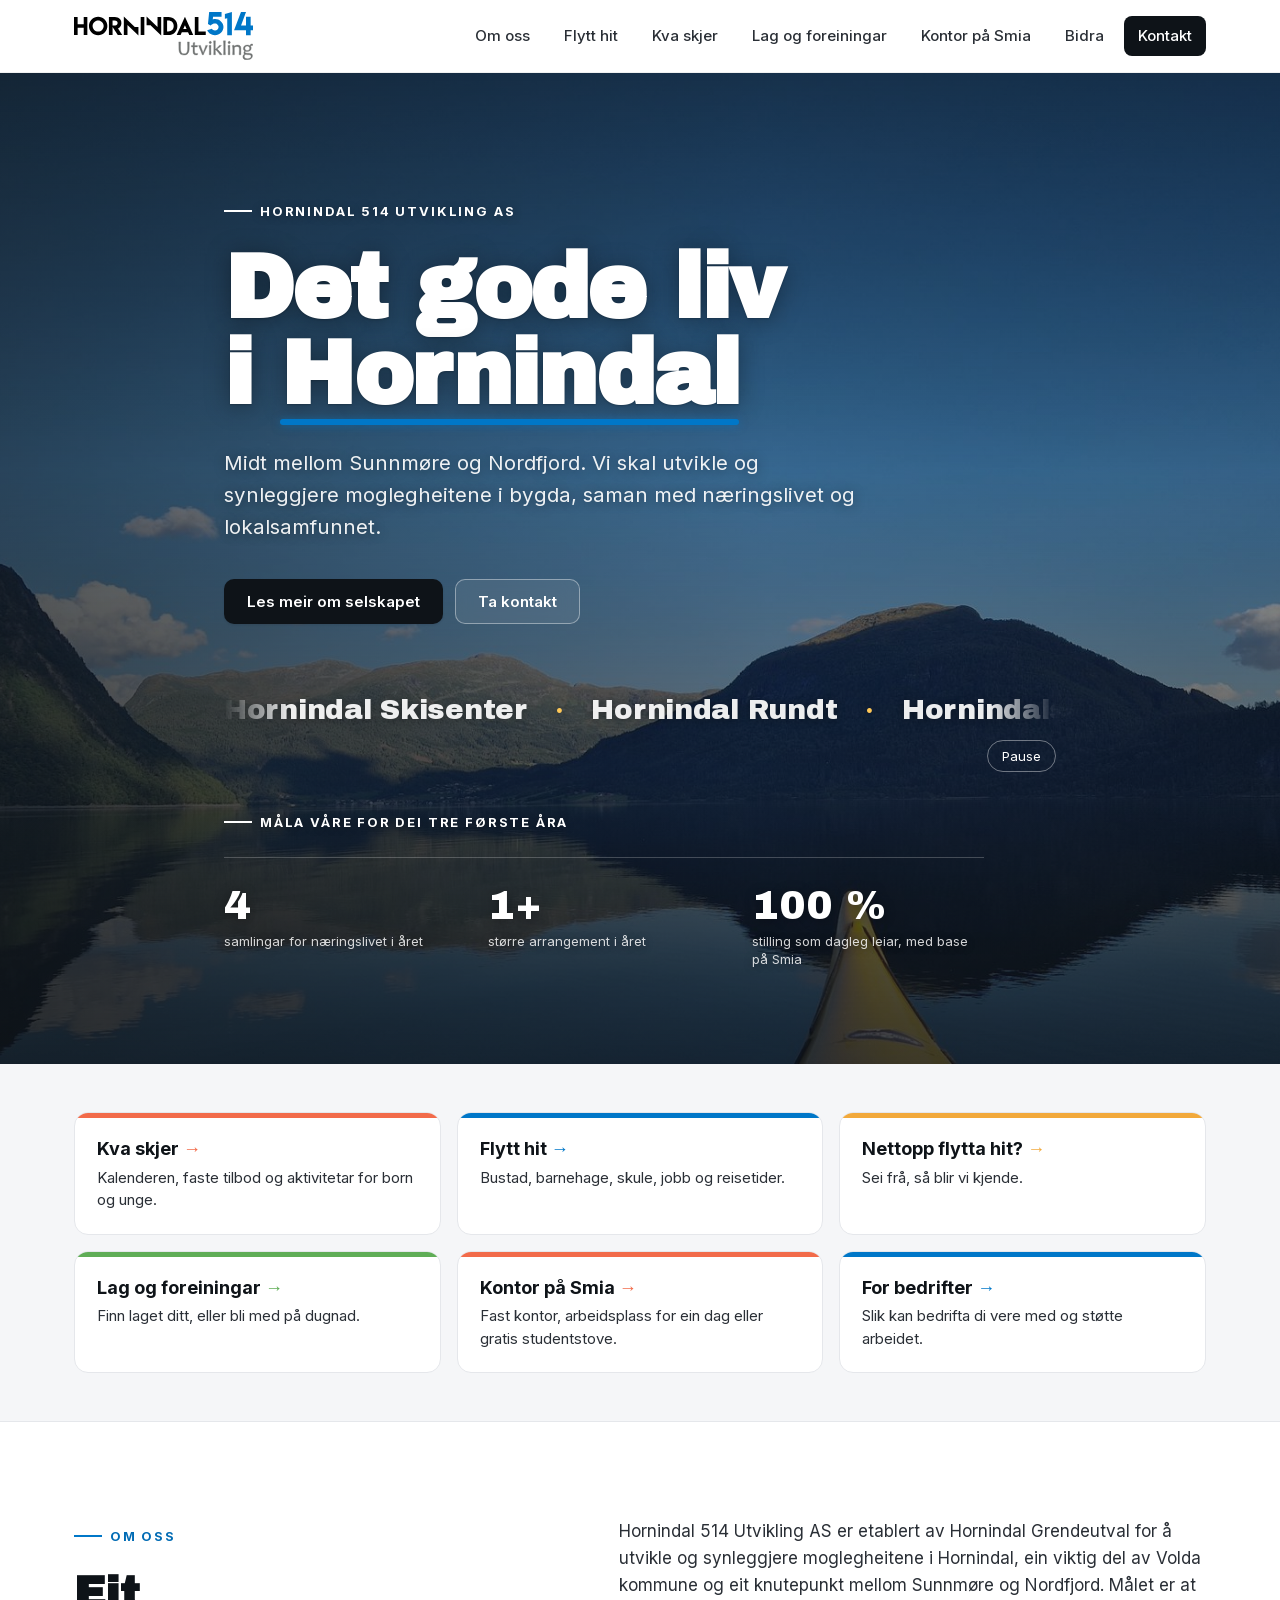
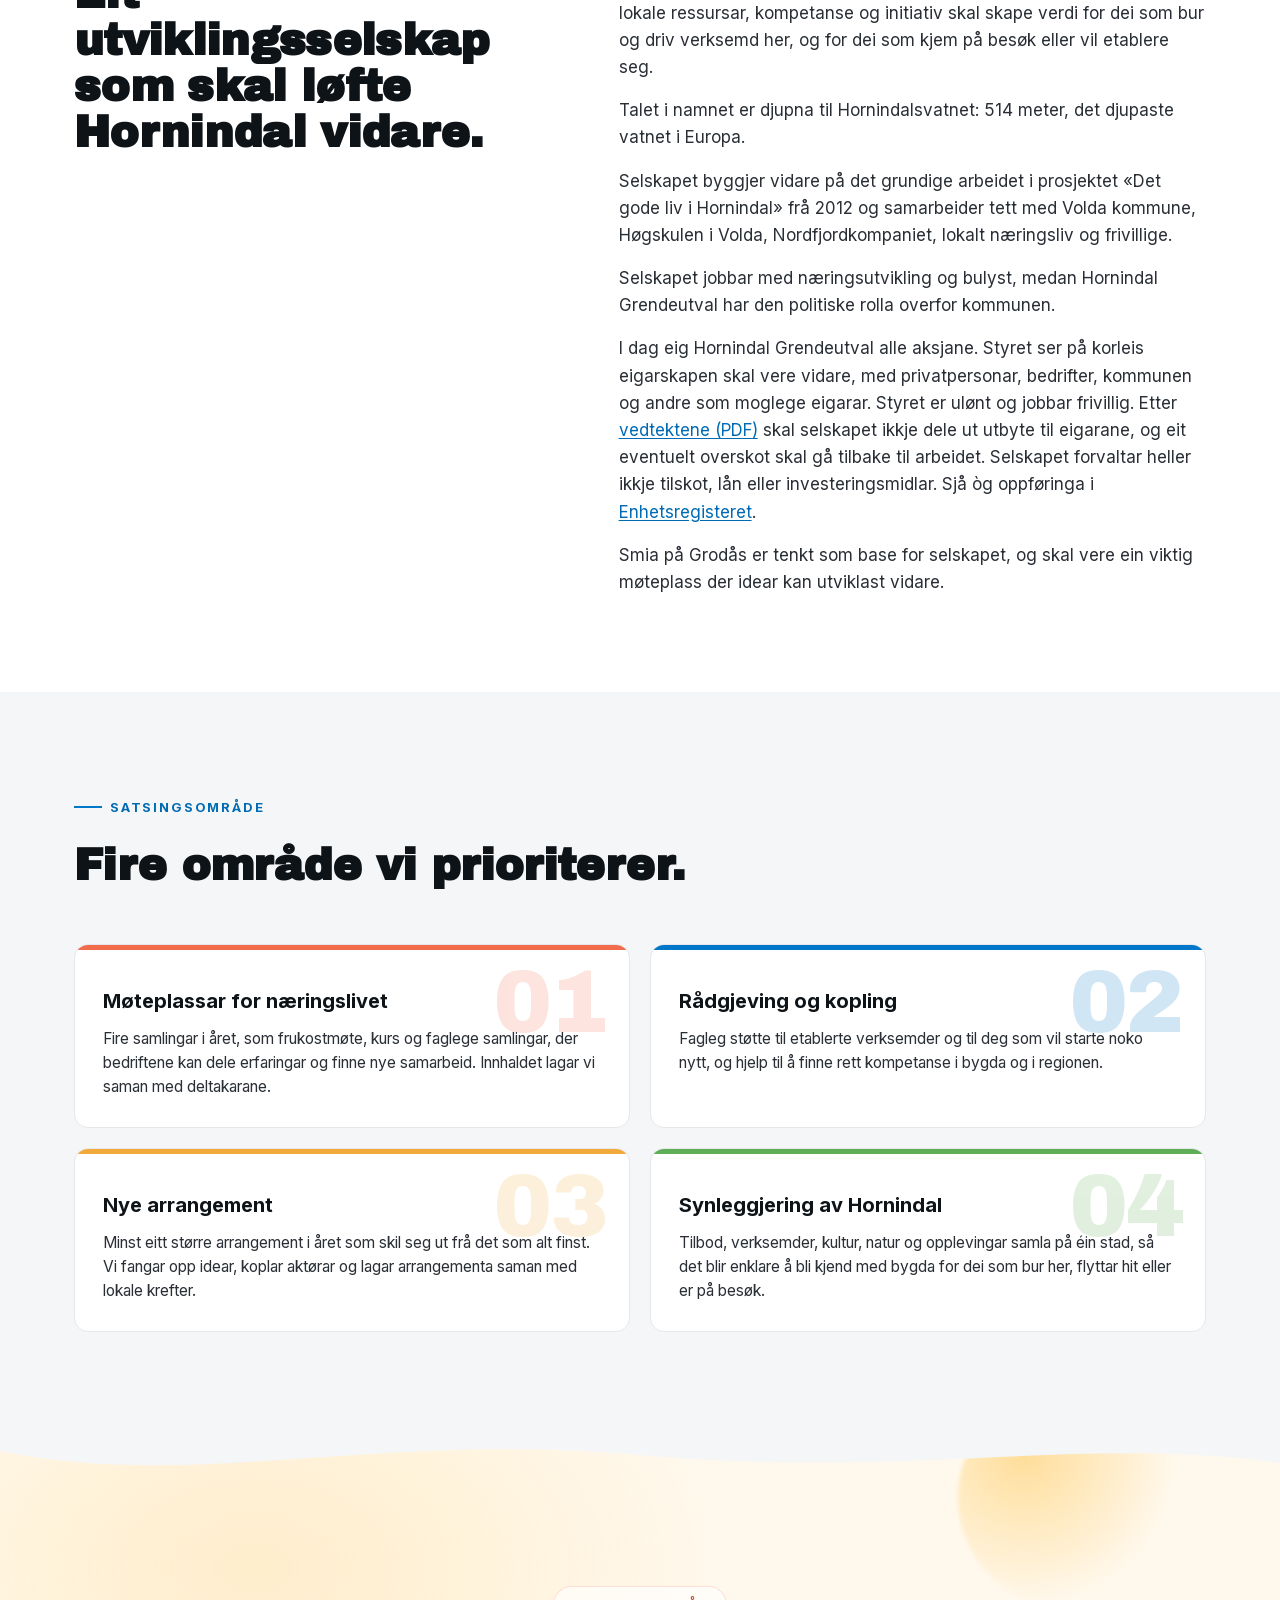
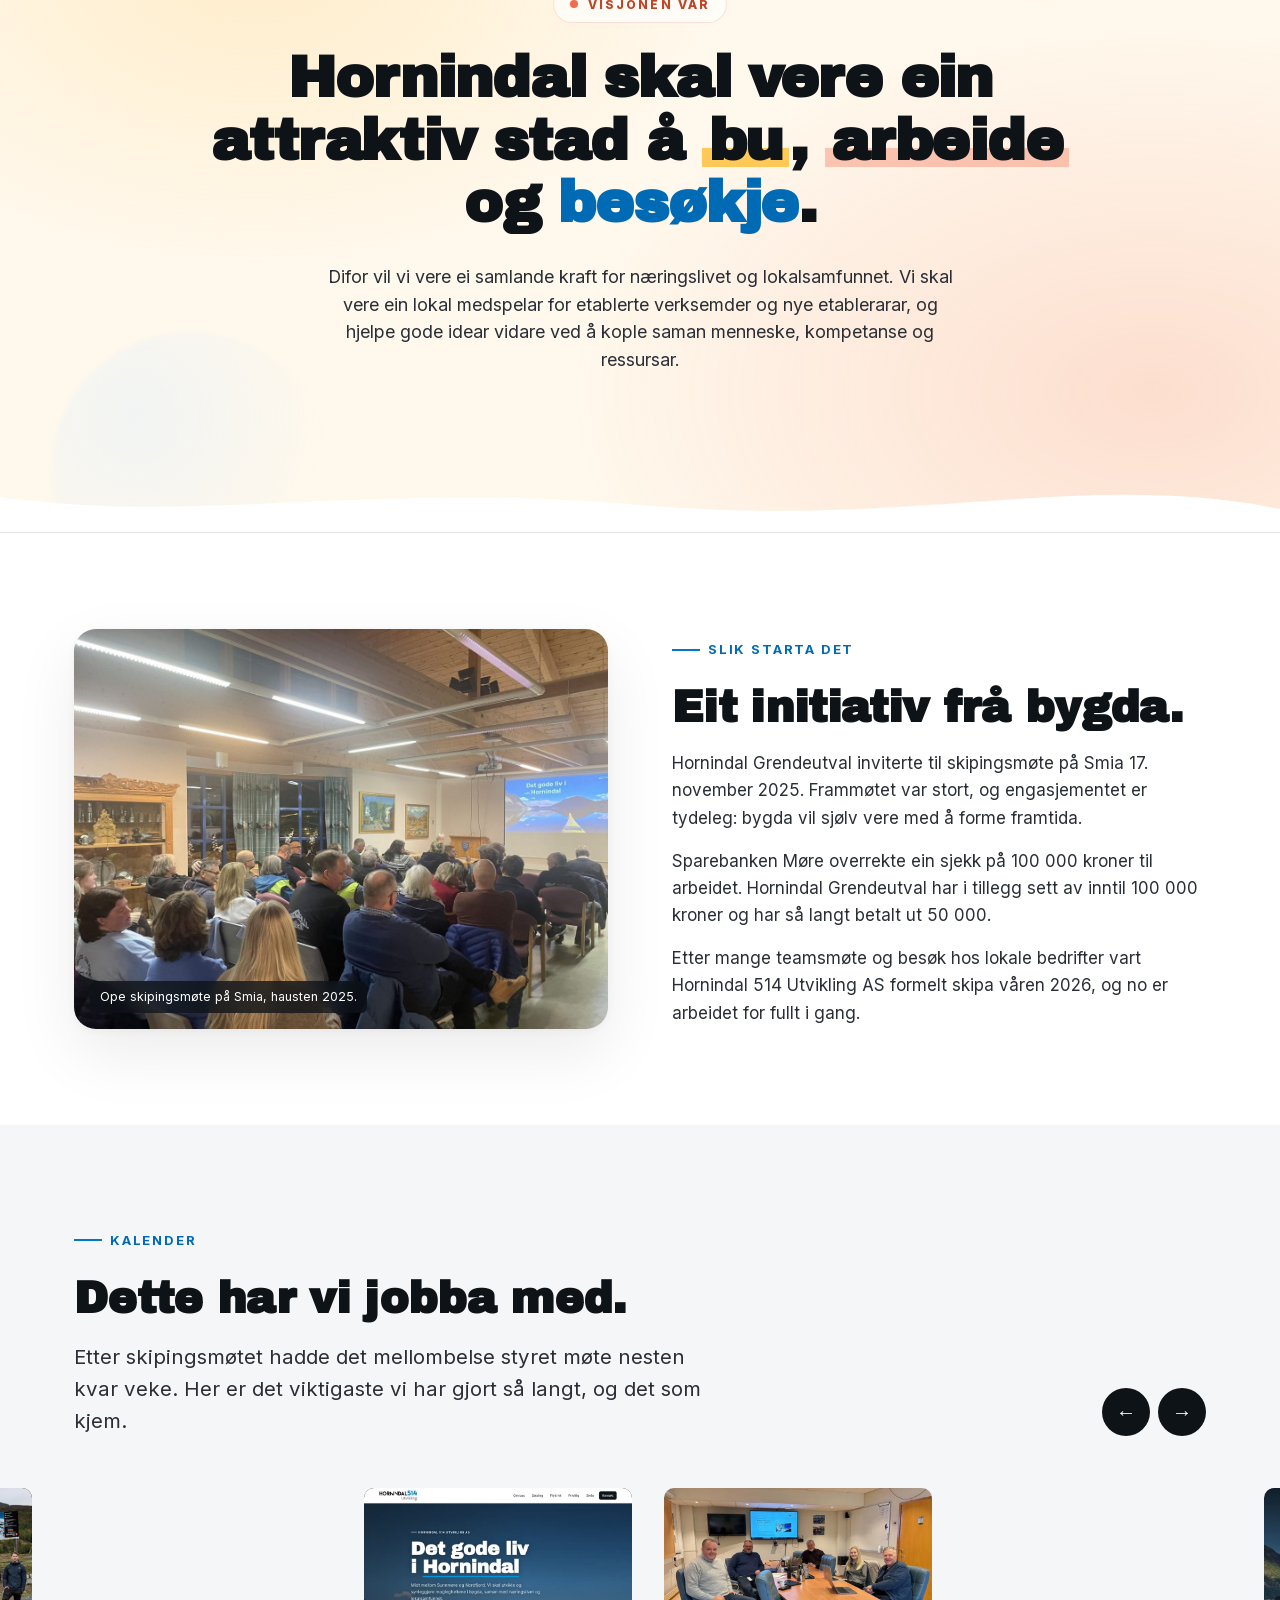
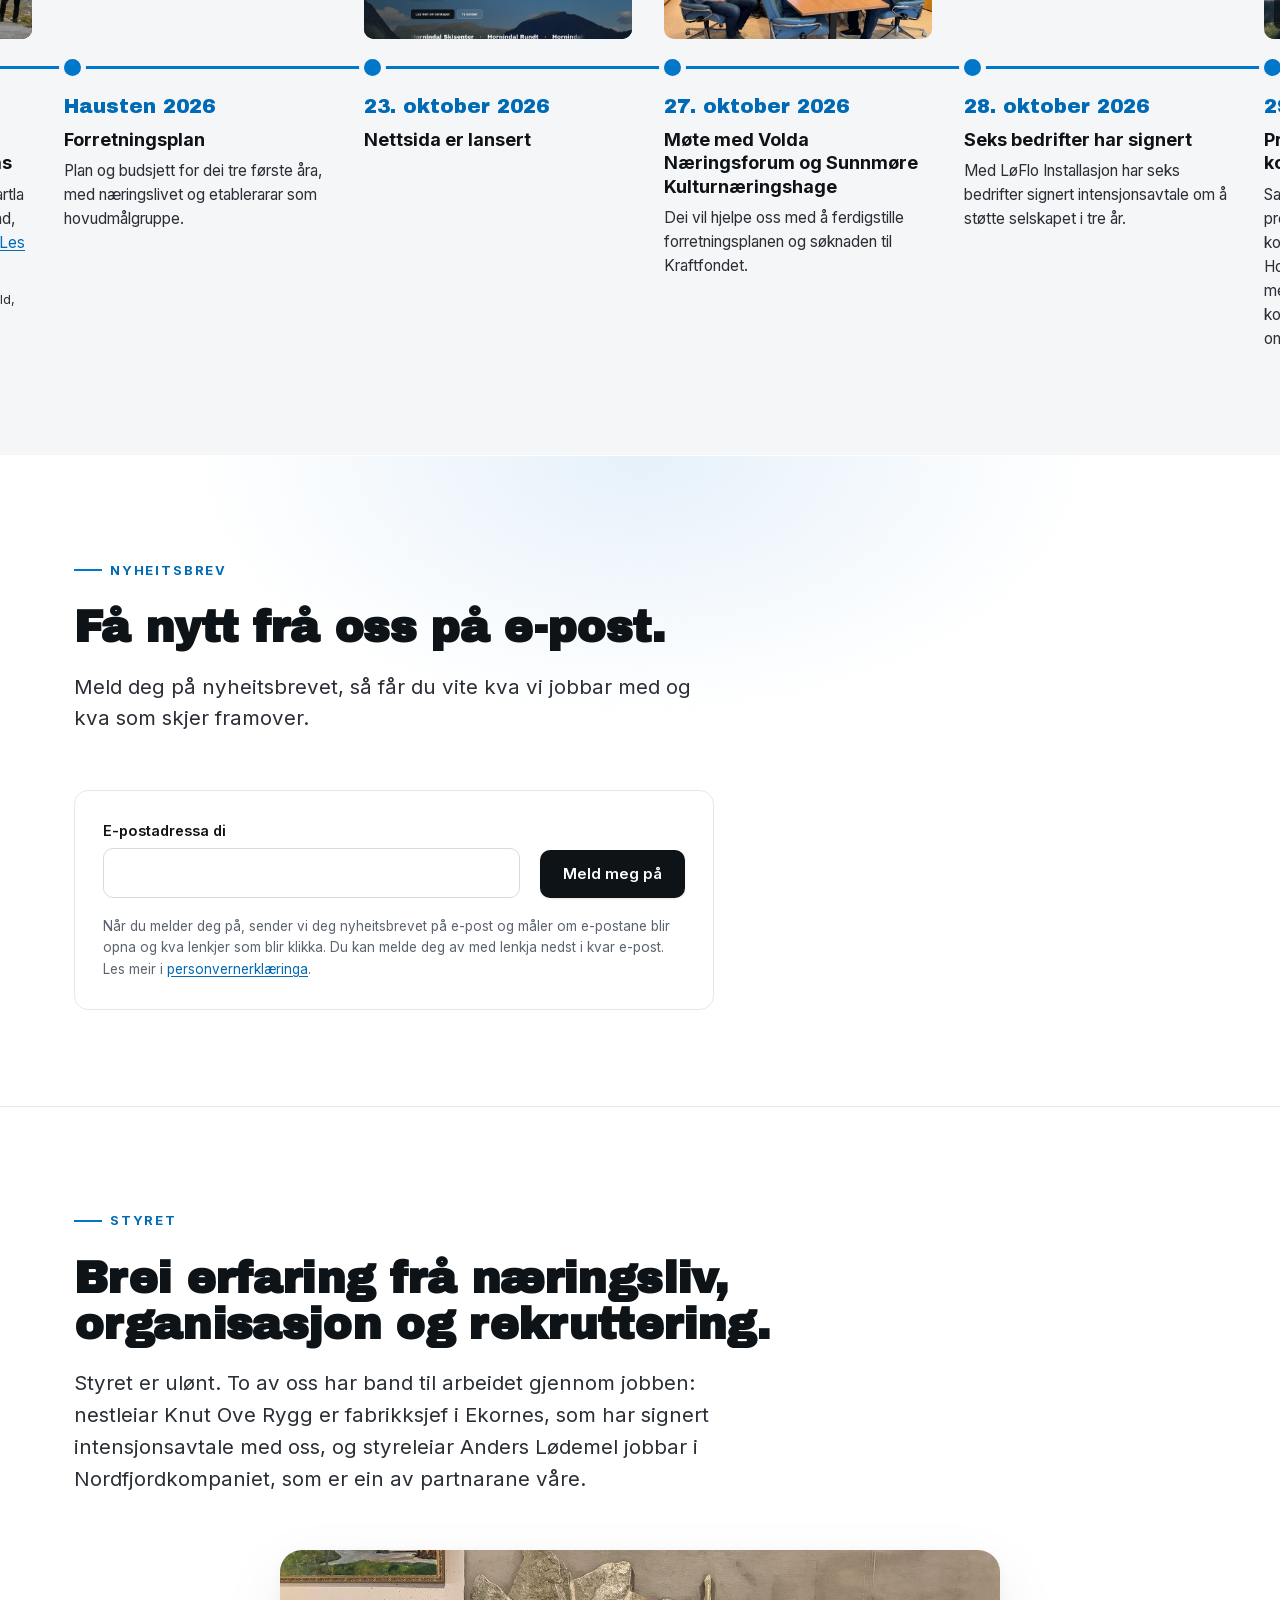
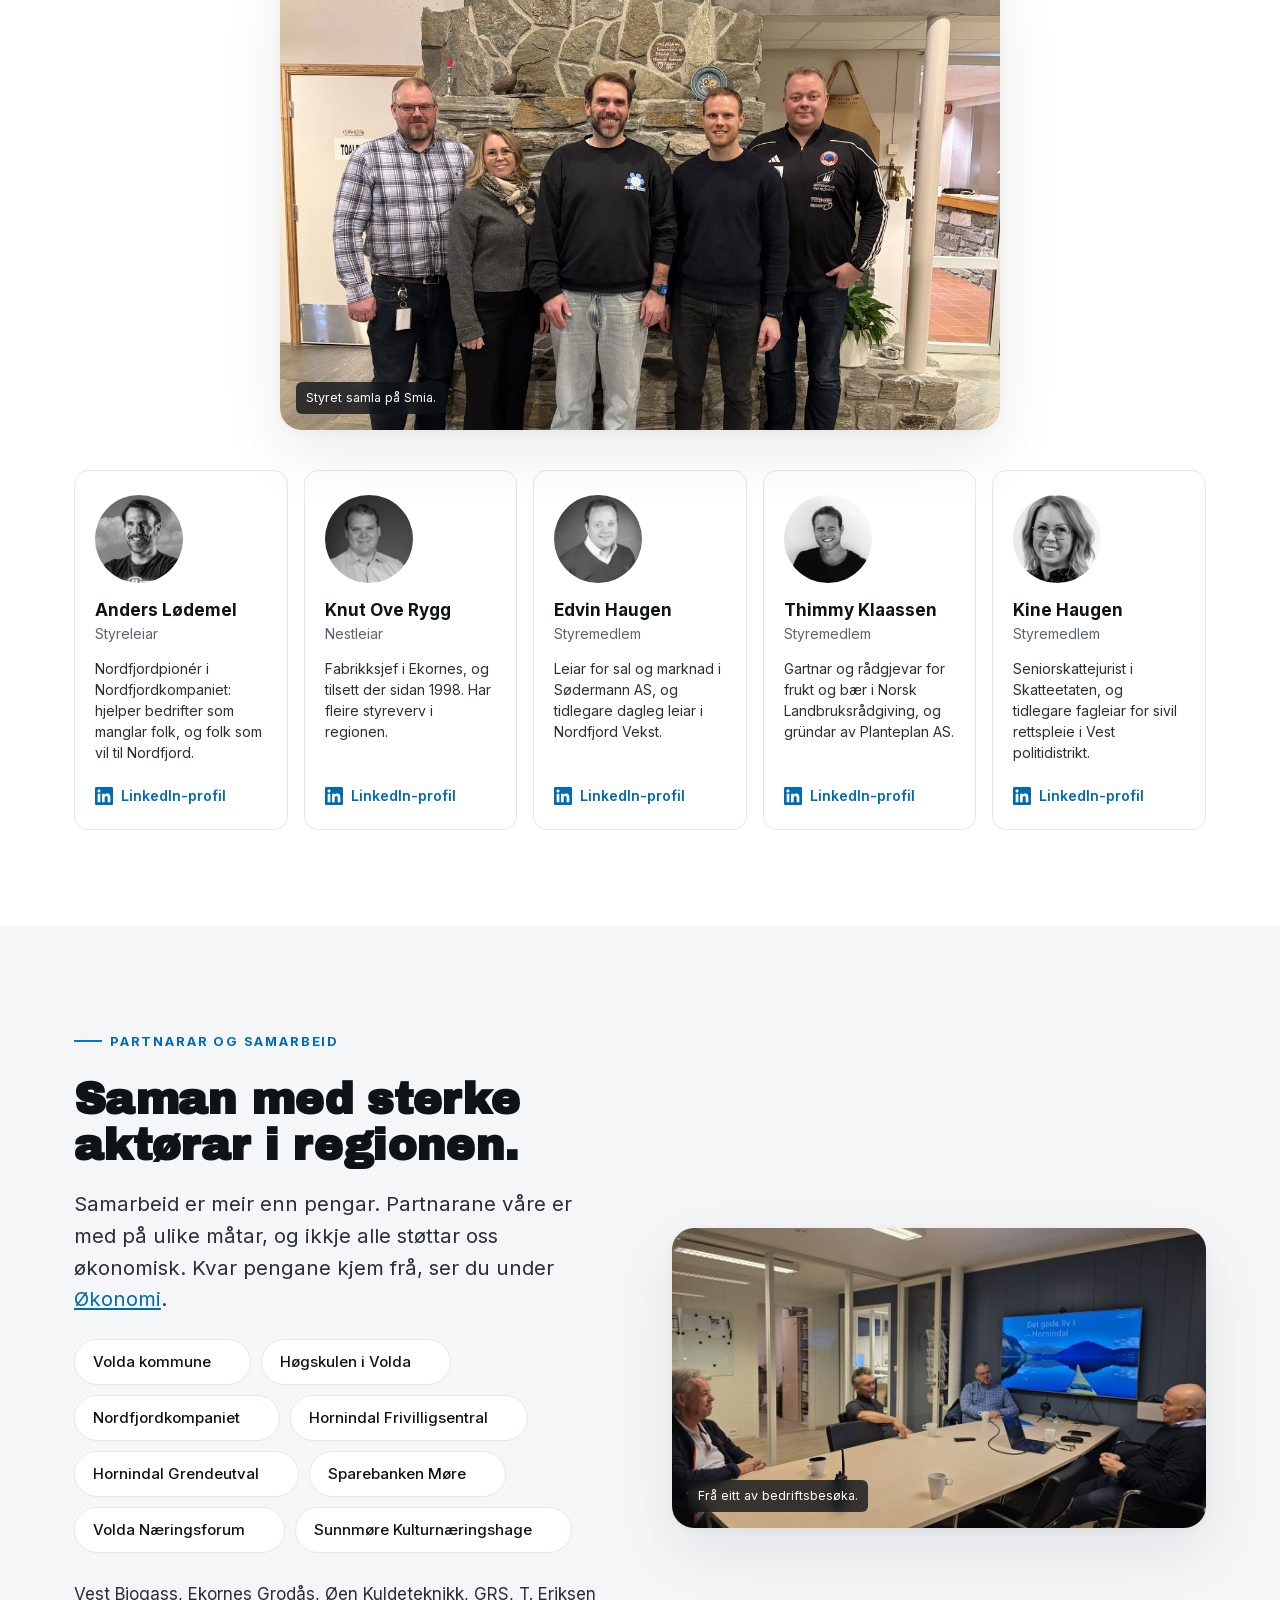
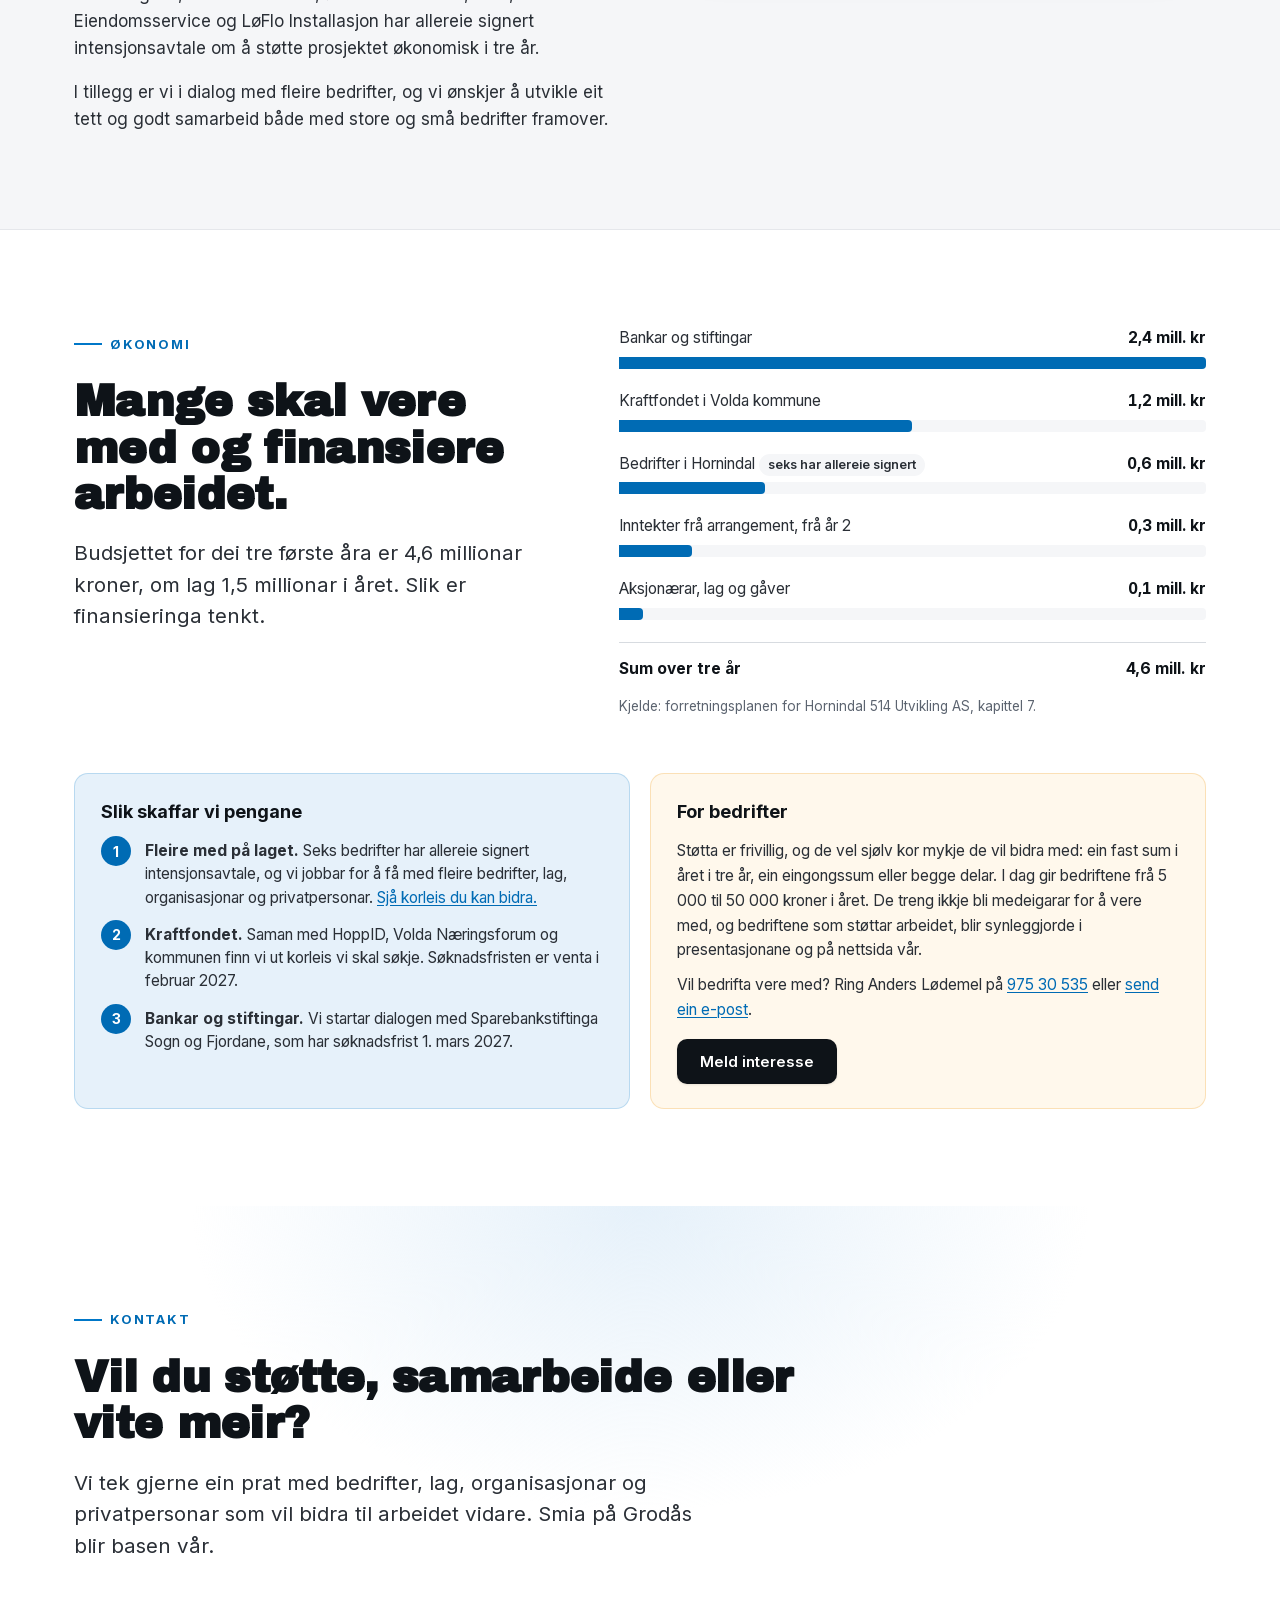
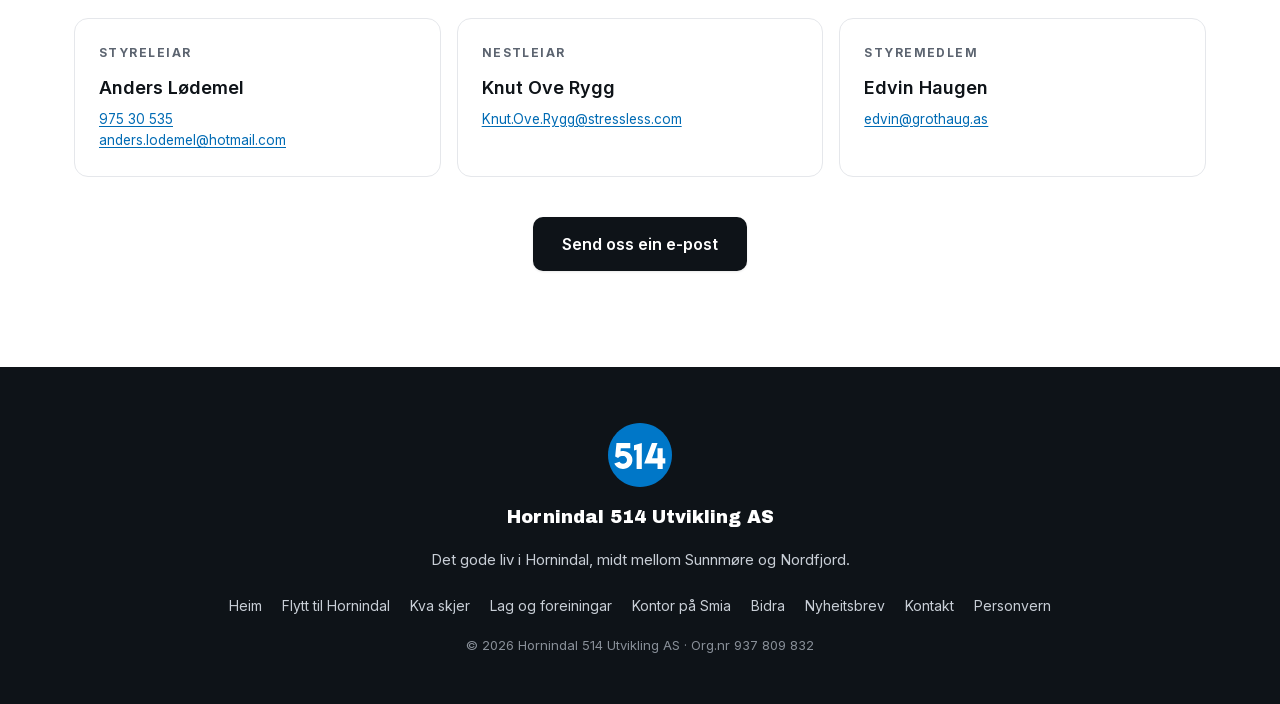
==== index.html @ affbd043 "Nyheitsbrevet høgare opp på framsida og på Kva skjer Påmeldinga låg nesten nedst på framsida. No stå" ====
<!DOCTYPE html>
<html lang="nn">
<head>
  <meta charset="UTF-8" />
  <meta name="viewport" content="width=device-width, initial-scale=1.0" />
  <title>Hornindal 514 Utvikling | Det gode liv i Hornindal</title>
  <meta name="description" content="Hornindal 514 Utvikling AS skal utvikle og synleggjere moglegheitene i Hornindal, og vere ein ressurs for næringslivet og lokalsamfunnet midt mellom Sunnmøre og Nordfjord." />
  <meta name="theme-color" content="#0077C8" />

  <link rel="icon" type="image/png" sizes="32x32" href="assets/favicon-32.png" />
  <link rel="icon" type="image/png" sizes="256x256" href="assets/favicon-256.png" />
  <link rel="apple-touch-icon" sizes="180x180" href="assets/apple-touch-icon.png" />
  <link rel="shortcut icon" href="assets/favicon.ico" />

  <meta property="og:title" content="Hornindal 514 Utvikling | Det gode liv i Hornindal" />
  <meta property="og:description" content="Eit nytt utviklingsselskap for Hornindal: møteplassar, rådgjeving, arrangement og synleggjering." />
  <meta property="og:type" content="website" />
  <meta property="og:image" content="https://hornindal514.no/assets/hero-hornindalsvatnet.jpg" />
  <meta property="og:image:width" content="1920" />
  <meta property="og:image:height" content="1080" />
  <meta property="og:url" content="https://hornindal514.no/" />
  <link rel="canonical" href="https://hornindal514.no/" />

  <link rel="preload" href="assets/fonts/inter-latin.woff2" as="font" type="font/woff2" crossorigin />
  <link rel="preload" href="assets/fonts/archivo-black-latin.woff2" as="font" type="font/woff2" crossorigin />

  <link rel="stylesheet" href="styles.css" />

  <script type="application/ld+json">
  {
    "@context": "https://schema.org",
    "@graph": [
      {
        "@type": "Organization",
        "@id": "https://hornindal514.no/#organisasjon",
        "name": "Hornindal 514 Utvikling",
        "legalName": "Hornindal 514 Utvikling AS",
        "url": "https://hornindal514.no/",
        "logo": "https://hornindal514.no/assets/hornindal514-utvikling.svg",
        "description": "Hornindal 514 Utvikling AS skal utvikle og synleggjere moglegheitene i Hornindal, og vere ein ressurs for næringslivet og lokalsamfunnet midt mellom Sunnmøre og Nordfjord.",
        "foundingDate": "2026-04-14",
        "iso6523Code": "0192:937809832",
        "address": {
          "@type": "PostalAddress",
          "streetAddress": "Ytrehornsvegen 8",
          "postalCode": "6763",
          "addressLocality": "Hornindal",
          "addressCountry": "NO"
        },
        "areaServed": "Hornindal",
        "sameAs": ["https://virksomhet.brreg.no/oppslag/enheter/937809832"]
      },
      {
        "@type": "WebSite",
        "@id": "https://hornindal514.no/#nettstad",
        "name": "Hornindal 514 Utvikling",
        "url": "https://hornindal514.no/",
        "inLanguage": "nn",
        "publisher": { "@id": "https://hornindal514.no/#organisasjon" }
      }
    ]
  }
  </script>
</head>
<body>
  <a class="skip-link" href="#hovudinnhald">Hopp til hovudinnhald</a>

  <header class="site-header">
    <div class="container header-inner">
      <a href="#" class="brand"><img src="assets/hornindal514-utvikling.svg" alt="Hornindal 514 Utvikling" width="179" height="48" /></a>
      <button class="nav-toggle" aria-expanded="false" aria-controls="hovudmeny" aria-label="Opne meny">
        <span></span><span></span><span></span>
      </button>
      <nav id="hovudmeny" class="site-nav" aria-label="Hovudmeny">
        <a href="#om">Om oss</a>
        <a href="flytt-til-hornindal.html">Flytt hit</a>
        <a href="kva-skjer.html">Kva skjer</a>
        <a href="frivillig.html">Lag og foreiningar</a>
        <a href="smia.html">Kontor på Smia</a>
        <a href="bidra.html">Bidra</a>
        <a href="#kontakt" class="nav-cta">Kontakt</a>
      </nav>
    </div>
  </header>

  <main id="hovudinnhald">

    <p class="notice" id="notis-12nov">
      <strong>Ope møte torsdag 12. november kl. 19-21 på Smia.</strong>
      <span class="notice-meir">Kom og høyr korleis du kan bidra til Hornindal 514 Utvikling, anten du er bedrift, lag, organisasjon eller privatperson.</span>
      <a href="assets/ope-mote-12-november.ics">Legg til i kalender</a>
    </p>

    <section class="hero">
      <picture class="hero-bg" aria-hidden="true">
        <source media="(max-width: 700px)" srcset="assets/hero-hornindalsvatnet-mobile.jpg" />
        <img src="assets/hero-hornindalsvatnet.jpg"
             alt=""
             loading="eager"
             fetchpriority="high" />
      </picture>
      <div class="hero-overlay" aria-hidden="true"></div>

      <div class="container hero-inner">
        <p class="eyebrow eyebrow-light">Hornindal 514 Utvikling AS</p>
        <h1>
          <span class="h1-line">Det gode liv</span>
          <span class="h1-line">i <span class="accent">Hornindal</span></span>
        </h1>
        <p class="lede lede-light">
          Midt mellom Sunnmøre og Nordfjord. Vi skal utvikle og synleggjere
          moglegheitene i bygda, saman med næringslivet og lokalsamfunnet.
        </p>
        <div class="hero-actions">
          <a href="#om" class="btn btn-primary">Les meir om selskapet</a>
          <a href="#kontakt" class="btn btn-ghost-light">Ta kontakt</a>
        </div>

        <div class="hero-marquee" aria-hidden="true">
          <div class="hero-marquee-track">
            <span>Hornindal Skisenter</span><span class="dot">·</span>
            <span>Hornindal Rundt</span><span class="dot">·</span>
            <span>Hornindalsvatnet</span><span class="dot">·</span>
            <span>Dansegalla</span><span class="dot">·</span>
            <span>Nytt byggefelt på Løvland</span><span class="dot">·</span>
            <span>Dugnadsånd</span><span class="dot">·</span>
            <span>Bygdeglede</span><span class="dot">·</span>
            <span>Groparken</span><span class="dot">·</span>
            <span>Hornindalsrokken Skyrace</span><span class="dot">·</span>
            <span>Fotball</span><span class="dot">·</span>
            <span>Kulturdagane</span><span class="dot">·</span>
            <span>Kornølfestival</span><span class="dot">·</span>
            <!-- duplicate for seamless loop -->
            <span>Hornindal Skisenter</span><span class="dot">·</span>
            <span>Hornindal Rundt</span><span class="dot">·</span>
            <span>Hornindalsvatnet</span><span class="dot">·</span>
            <span>Dansegalla</span><span class="dot">·</span>
            <span>Nytt byggefelt på Løvland</span><span class="dot">·</span>
            <span>Dugnadsånd</span><span class="dot">·</span>
            <span>Bygdeglede</span><span class="dot">·</span>
            <span>Groparken</span><span class="dot">·</span>
            <span>Hornindalsrokken Skyrace</span><span class="dot">·</span>
            <span>Fotball</span><span class="dot">·</span>
            <span>Kulturdagane</span><span class="dot">·</span>
            <span>Kornølfestival</span><span class="dot">·</span>
          </div>
        </div>
        <button type="button" class="marquee-pause" aria-label="Pause rullande tekst">Pause</button>

        <p class="eyebrow eyebrow-light">Måla våre for dei tre første åra</p>
        <ul class="hero-stats">
          <li><span class="num">4</span><span class="lbl">samlingar for næringslivet i året</span></li>
          <li><span class="num">1+</span><span class="lbl">større arrangement i året</span></li>
          <li><span class="num">100 %</span><span class="lbl">stilling som dagleg leiar, med base på Smia</span></li>
        </ul>
      </div>
    </section>

    <nav class="snarvegar" aria-label="Snarvegar">
      <div class="container">
        <ul>
          <li><a class="card card-01" href="kva-skjer.html"><strong>Kva skjer</strong><span>Kalenderen, faste tilbod og aktivitetar for born og unge.</span></a></li>
          <li><a class="card card-02" href="flytt-til-hornindal.html"><strong>Flytt hit</strong><span>Bustad, barnehage, skule, jobb og reisetider.</span></a></li>
          <li><a class="card card-03" href="flytt-til-hornindal.html#kontakt-flytt"><strong>Nettopp flytta hit?</strong><span>Sei frå, så blir vi kjende.</span></a></li>
          <li><a class="card card-04" href="frivillig.html"><strong>Lag og foreiningar</strong><span>Finn laget ditt, eller bli med på dugnad.</span></a></li>
          <li><a class="card card-01" href="smia.html"><strong>Kontor på Smia</strong><span>Fast kontor, arbeidsplass for ein dag eller gratis studentstove.</span></a></li>
          <li><a class="card card-02" href="#for-bedrifter"><strong>For bedrifter</strong><span>Slik kan bedrifta di vere med og støtte arbeidet.</span></a></li>
        </ul>
      </div>
    </nav>

    <section id="om" class="section">
      <div class="container two-col">
        <div>
          <p class="eyebrow">Om oss</p>
          <h2>Eit utviklingsselskap som skal løfte Hornindal vidare.</h2>
        </div>
        <div class="prose">
          <p>
            Hornindal 514 Utvikling AS er etablert av Hornindal Grendeutval
            for å utvikle og synleggjere moglegheitene i Hornindal, ein viktig
            del av Volda kommune og eit knutepunkt mellom Sunnmøre og
            Nordfjord. Målet er at lokale ressursar, kompetanse og initiativ
            skal skape verdi for dei som bur og driv verksemd her, og for dei
            som kjem på besøk eller vil etablere seg.
          </p>
          <p>
            Talet i namnet er djupna til Hornindalsvatnet: 514 meter, det
            djupaste vatnet i Europa.
          </p>
          <p>
            Selskapet byggjer vidare på det grundige arbeidet i prosjektet
            «Det gode liv i Hornindal» frå 2012 og samarbeider tett med
            Volda kommune, Høgskulen i Volda, Nordfjordkompaniet, lokalt
            næringsliv og frivillige.
          </p>
          <p>
            Selskapet jobbar med næringsutvikling og bulyst, medan Hornindal
            Grendeutval har den politiske rolla overfor kommunen.
          </p>
          <p>
            I dag eig Hornindal Grendeutval alle aksjane. Styret ser på
            korleis eigarskapen skal vere vidare, med privatpersonar,
            bedrifter, kommunen og andre som moglege eigarar. Styret er ulønt
            og jobbar frivillig. Etter
            <a href="assets/vedtekter-hornindal-514-utvikling.pdf">vedtektene (PDF)</a>
            skal selskapet ikkje dele ut utbyte til eigarane, og eit eventuelt
            overskot skal gå tilbake til arbeidet. Selskapet forvaltar heller
            ikkje tilskot, lån eller investeringsmidlar. Sjå òg oppføringa i
            <a href="https://virksomhet.brreg.no/nb/oppslag/enheter/937809832" target="_blank" rel="noopener noreferrer">Enhetsregisteret</a>.
          </p>
          <p>
            Smia på Grodås er tenkt som base for selskapet, og skal vere ein
            viktig møteplass der idear kan utviklast vidare.
          </p>
        </div>
      </div>
    </section>

    <section id="satsing" class="section section-alt">
      <div class="container">
        <div class="section-head">
          <p class="eyebrow">Satsingsområde</p>
          <h2>Fire område vi prioriterer.</h2>
        </div>
        <div class="cards">
          <article class="card card-01">
            <div class="card-num">01</div>
            <h3>Møteplassar for næringslivet</h3>
            <p>
              Fire samlingar i året, som frukostmøte, kurs og faglege
              samlingar, der bedriftene kan dele erfaringar og finne nye
              samarbeid. Innhaldet lagar vi saman med deltakarane.
            </p>
          </article>
          <article class="card card-02">
            <div class="card-num">02</div>
            <h3>Rådgjeving og kopling</h3>
            <p>
              Fagleg støtte til etablerte verksemder og til deg som vil
              starte noko nytt, og hjelp til å finne rett kompetanse i
              bygda og i regionen.
            </p>
          </article>
          <article class="card card-03">
            <div class="card-num">03</div>
            <h3>Nye arrangement</h3>
            <p>
              Minst eitt større arrangement i året som skil seg ut frå det
              som alt finst. Vi fangar opp idear, koplar aktørar og lagar
              arrangementa saman med lokale krefter.
            </p>
          </article>
          <article class="card card-04">
            <div class="card-num">04</div>
            <h3>Synleggjering av Hornindal</h3>
            <p>
              Tilbod, verksemder, kultur, natur og opplevingar samla på éin
              stad, så det blir enklare å bli kjend med bygda for dei som
              bur her, flyttar hit eller er på besøk.
            </p>
          </article>
        </div>
      </div>
    </section>

    <section class="manifesto" aria-label="Visjon">
      <svg class="wave-divider" viewBox="0 0 1440 64" preserveAspectRatio="none" aria-hidden="true">
        <path d="M0,24 C220,64 420,4 720,28 C1020,52 1220,8 1440,36 L1440,0 L0,0 Z" fill="#F5F6F8"/>
      </svg>
      <div class="manifesto-inner">
        <span class="manifesto-eyebrow"><span class="dot"></span>Visjonen vår</span>
        <p class="manifesto-quote">
          Hornindal skal vere ein attraktiv stad å <span class="hl-sun">bu</span>,
          <span class="hl-coral">arbeide</span> og <span class="hl-blue">besøkje</span>.
        </p>
        <p class="manifesto-sub">
          Difor vil vi vere ei samlande kraft for næringslivet og lokalsamfunnet.
          Vi skal vere ein lokal medspelar for etablerte verksemder og nye
          etablerarar, og hjelpe gode idear vidare ved å kople saman menneske,
          kompetanse og ressursar.
        </p>
      </div>
      <svg class="wave-divider" viewBox="0 0 1440 64" preserveAspectRatio="none" aria-hidden="true" style="transform: rotate(180deg);">
        <path d="M0,24 C220,64 420,4 720,28 C1020,52 1220,8 1440,36 L1440,0 L0,0 Z" fill="#FFFFFF"/>
      </svg>
    </section>

    <section id="initiativ" class="section section-photo">
      <div class="container two-col two-col-photo">
        <figure class="photo-frame">
          <img src="assets/skipingsmote.jpg"
               alt="Ope skipingsmøte på Smia 17. november 2025: fullsett sal med presentasjon av prosjektet «Det gode liv i Hornindal»."
               loading="lazy" />
          <figcaption>Ope skipingsmøte på Smia, hausten 2025.</figcaption>
        </figure>
        <div>
          <p class="eyebrow">Slik starta det</p>
          <h2>Eit initiativ frå bygda.</h2>
          <div class="prose">
            <p>
              Hornindal Grendeutval inviterte til skipingsmøte på Smia
              17. november 2025. Frammøtet var stort, og engasjementet er
              tydeleg: bygda vil sjølv vere med å forme framtida.
            </p>
            <p>
              Sparebanken Møre overrekte ein sjekk på 100 000 kroner til
              arbeidet. Hornindal Grendeutval har i tillegg sett av inntil
              100 000 kroner og har så langt betalt ut 50 000.
            </p>
            <p>
              Etter mange teamsmøte og besøk hos lokale bedrifter vart
              Hornindal 514 Utvikling AS formelt skipa våren 2026, og no
              er arbeidet for fullt i gang.
            </p>
          </div>
        </div>
      </div>
    </section>

    <section id="kalender" class="section section-alt">
      <div class="container timeline-head">
        <div class="section-head">
          <p class="eyebrow">Kalender</p>
          <h2>Dette har vi jobba med.</h2>
          <p class="lede">
            Etter skipingsmøtet hadde det mellombelse styret møte nesten kvar veke. Her
            er det viktigaste vi har gjort så langt, og det som kjem.
          </p>
        </div>
        <div class="timeline-nav">
          <button type="button" data-steg="-1" aria-label="Bla bakover i tid">←</button>
          <button type="button" data-steg="1" aria-label="Bla framover i tid">→</button>
        </div>
      </div>
      <ol class="timeline">
        <li>
          <img class="timeline-bilete" src="assets/kalender/skipingsmote.webp" width="800" height="450" loading="lazy" alt="Fullsett sal på skipingsmøtet, med presentasjon på skjermen." />
          <time datetime="2025-11-17">17. november 2025</time>
          <div>
            <h3>Skipingsmøte på Smia</h3>
            <p>Hornindal Grendeutval inviterte, og frammøtet var stort. Sparebanken Møre gav 100 000 kroner til arbeidet.</p>
          </div>
        </li>
        <li>
          <img class="timeline-bilete" src="assets/kalender/romjul.webp" width="800" height="450" loading="lazy" alt="Ope møte på Smia i romjula, med «Det gode liv i Hornindal» på skjermen." />
          <time datetime="2025-12">Desember 2025</time>
          <div><h3>Ope møte i romjula</h3></div>
        </li>
        <li>
          <time datetime="2026-01-29">29. januar 2026</time>
          <div>
            <h3>Møte med kommuneleiinga i Volda</h3>
            <p>Kommunen rådde oss til å ha ei tydeleg rollefordeling mellom selskapet og grendeutvalet.</p>
          </div>
        </li>
        <li>
          <img class="timeline-bilete" src="assets/bedriftsbesok.jpg" width="1600" height="901" loading="lazy" alt="Bedriftsbesøk: møte med presentasjonen «Det gode liv i Hornindal» på skjermen." />
          <time datetime="2026">Vinteren 2026</time>
          <div>
            <h3>Bedriftsbesøk</h3>
            <p>Vi besøkte dei største bedriftene i bygda, og dei første signerte intensjonsavtale. Grendeutvalet betalte ut dei første 50 000 kronene.</p>
          </div>
        </li>
        <li>
          <img class="timeline-bilete" src="assets/interimstyret.jpg" width="1600" height="1200" loading="lazy" alt="Styret samla framfor steinpeisen på Smia." />
          <time datetime="2026-06-02">Juni 2026</time>
          <div>
            <h3>Selskapet er registrert</h3>
            <p>Hornindal 514 Utvikling AS vart stifta 14. april og registrert i Enhetsregisteret 2. juni.</p>
          </div>
        </li>
        <li>
          <time datetime="2026-06-17">17. juni 2026</time>
          <div>
            <h3>Møte med kommunedirektøren om Smia og Kraftfondet</h3>
            <p>Rådet var å lage forretningsplan og budsjett, med tydeleg fokus på verdiskaping.</p>
          </div>
        </li>
        <li>
          <a class="timeline-bilete" href="https://www.hivolda.no/avdeling-samfunnsfag-og-historie/laerer-om-utvikling-av-gode-stader" target="_blank" rel="noopener noreferrer" tabindex="-1" aria-hidden="true">
            <img src="assets/kalender/hvo-feltarbeid.webp" width="800" height="450" loading="lazy" alt="Studentane frå Høgskulen i Volda samla framfor Hornindal skisenter." />
          </a>
          <time datetime="2026-09-11">11. september 2026</time>
          <div>
            <h3>Studentar frå Høgskulen i Volda i feltarbeid på Grodås</h3>
            <p>Førsteårsstudentar i planlegging kartla kva som gjer Grodås til ein god stad, og laga nettsider om det dei fann. <a href="https://www.hivolda.no/avdeling-samfunnsfag-og-historie/laerer-om-utvikling-av-gode-stader" target="_blank" rel="noopener noreferrer">Les saka på hivolda.no</a></p>
            <p><small>Foto: Jan Harald Hammerstad Møllevold, HVO</small></p>
          </div>
        </li>
        <li>
          <time datetime="2026">Hausten 2026</time>
          <div>
            <h3>Forretningsplan</h3>
            <p>Plan og budsjett for dei tre første åra, med næringslivet og etablerarar som hovudmålgruppe.</p>
          </div>
        </li>
        <li>
          <img class="timeline-bilete" src="assets/kalender/nettsida.webp" width="800" height="450" loading="lazy" alt="Framsida av nettsida." />
          <time datetime="2026-10-23">23. oktober 2026</time>
          <div><h3>Nettsida er lansert</h3></div>
        </li>
        <li>
          <img class="timeline-bilete" src="assets/kalender/ekornes.webp" width="800" height="450" loading="lazy" alt="Møtet på Ekornes: fem personar rundt eit møtebord." />
          <time datetime="2026-10-27">27. oktober 2026</time>
          <div>
            <h3>Møte med Volda Næringsforum og Sunnmøre Kulturnæringshage</h3>
            <p>Dei vil hjelpe oss med å ferdigstille forretningsplanen og søknaden til Kraftfondet.</p>
          </div>
        </li>
        <li>
          <time datetime="2026-10-28">28. oktober 2026</time>
          <div>
            <h3>Seks bedrifter har signert</h3>
            <p>Med LøFlo Installasjon har seks bedrifter signert intensjonsavtale om å støtte selskapet i tre år.</p>
          </div>
        </li>
        <li>
          <a class="timeline-bilete" id="opne-presentasjon" href="assets/kommunestyret-2026/presentasjon.pdf">
            <img src="assets/kommunestyret-2026/01.webp" width="1920" height="1080" loading="lazy" alt="" />
            <span>Sjå presentasjonen</span>
          </a>
          <time datetime="2026-10-29">29. oktober 2026</time>
          <div>
            <h3>Presentasjon for kommunestyret</h3>
            <p>Saman med Hornindal Grendeutval presenterte vi arbeidet for kommunestyret i Volda i Honndalshallen. No snakkar vi vidare med HoppID, Volda Næringsforum og kommunen om forretningsplanen og om korleis vi skal søkje Kraftfondet.</p>
          </div>
        </li>
        <li class="kjem">
          <img class="timeline-bilete" src="assets/kommunestyret-2026/13.webp" width="1920" height="1080" loading="lazy" alt="" />
          <time datetime="2026-11-12">12. november 2026</time>
          <div>
            <h3>Neste: ope møte på Smia</h3>
            <p>Kl. 19-21. Kom og høyr korleis du kan bidra, anten du er bedrift, lag, organisasjon eller privatperson.</p>
            <!-- Utan download-attributt, så opnar iPhone fila rett i Kalender. -->
            <a class="btn btn-primary" href="assets/ope-mote-12-november.ics">Legg til i kalender</a>
          </div>
        </li>
      </ol>
      <dialog id="presentasjon" class="slides" aria-label="Presentasjonen for kommunestyret 29. oktober 2026" autofocus>
        <div class="slides-track">
          <img src="assets/kommunestyret-2026/01.webp" width="1920" height="1080" loading="lazy" alt="Lysbilete 1: Hornindal 514 Utvikling AS. Hornindal skal vere ein attraktiv stad å bu, arbeide og besøkje." />
          <img src="assets/kommunestyret-2026/02.webp" width="1920" height="1080" loading="lazy" alt="Lysbilete 2: Kommunen utfordra oss til å tenkje stort." />
          <img src="assets/kommunestyret-2026/03.webp" width="1920" height="1080" loading="lazy" alt="Lysbilete 3: Mykje å byggje på, men ingen som samlar det." />
          <img src="assets/kommunestyret-2026/04.webp" width="1920" height="1080" loading="lazy" alt="Lysbilete 4: Frå idé til selskap på under eitt år." />
          <img src="assets/kommunestyret-2026/05.webp" width="1920" height="1080" loading="lazy" alt="Lysbilete 5: Bedriftene i bygda stiller opp. Seks bedrifter har signert, 182 000 kr i året i tre år." />
          <img src="assets/kommunestyret-2026/06.webp" width="1920" height="1080" loading="lazy" alt="Lysbilete 6: Fire område vi prioriterer." />
          <img src="assets/kommunestyret-2026/07.webp" width="1920" height="1080" loading="lazy" alt="Lysbilete 7: Dette skal vi levere dei tre første åra." />
          <img src="assets/kommunestyret-2026/08.webp" width="1920" height="1080" loading="lazy" alt="Lysbilete 8: Vi har lært av tidlegare forsøk." />
          <img src="assets/kommunestyret-2026/09.webp" width="1920" height="1080" loading="lazy" alt="Lysbilete 9: For kvar krone frå Kraftfondet kjem nesten tre frå andre." />
          <img src="assets/kommunestyret-2026/10.webp" width="1920" height="1080" loading="lazy" alt="Lysbilete 10: Tre ting vi ber kommunestyret om." />
          <img src="assets/kommunestyret-2026/11.webp" width="1920" height="1080" loading="lazy" alt="Lysbilete 11: Fire måtar Kraftfondet kan vere med på." />
          <img src="assets/kommunestyret-2026/12.webp" width="1920" height="1080" loading="lazy" alt="Lysbilete 12: Saman kan vi løfte heile bygda." />
          <img src="assets/kommunestyret-2026/13.webp" width="1920" height="1080" loading="lazy" alt="Lysbilete 13: Korleis kan DU bidra? Ope møte på Smia torsdag 12. november kl. 19-21." />
          <img src="assets/kommunestyret-2026/14.webp" width="1920" height="1080" loading="lazy" alt="Lysbilete 14: Takk for merksemda. Det gode liv i Hornindal byggjer vi saman." />
        </div>
        <div class="slides-bar">
          <button type="button" data-steg="-1" aria-label="Førre lysbilete">←</button>
          <button type="button" data-steg="1" aria-label="Neste lysbilete">→</button>
          <a href="assets/kommunestyret-2026/presentasjon.pdf" download="Hornindal 514 Utvikling, kommunestyret 29. oktober 2026.pdf">Last ned PDF</a>
          <form method="dialog"><button>Lukk</button></form>
        </div>
      </dialog>
    </section>

    <section id="nyheitsbrev" class="section section-contact">
      <div class="container">
        <div class="section-head">
          <p class="eyebrow">Nyheitsbrev</p>
          <h2>Få nytt frå oss på <span style="white-space: nowrap">e-post.</span></h2>
          <p class="lede">
            Meld deg på nyheitsbrevet, så får du vite kva vi jobbar med og kva
            som skjer framover.
          </p>
        </div>
        <form id="nyheitsbrev-skjema" class="meld-inn nyheitsbrev" method="post">
          <label>E-postadressa di
            <input type="email" name="email" autocomplete="email" required />
          </label>
          <button type="submit" class="btn btn-primary">Meld meg på</button>
          <p class="heil nyheitsbrev-status" id="nyheitsbrev-status" role="status"></p>
          <p class="heil meld-inn-merk" id="nyheitsbrev-samtykke">
            Når du melder deg på, sender vi deg nyheitsbrevet på e-post og måler
            om e-postane blir opna og kva lenkjer som blir klikka. Du kan melde
            deg av med lenkja nedst i kvar e-post. Les meir i
            <a href="personvern.html#nyheitsbrevet">personvernerklæringa</a>.
          </p>
        </form>
      </div>
    </section>

    <section id="styre" class="section">
      <div class="container">
        <div class="section-head">
          <p class="eyebrow">Styret</p>
          <h2>Brei erfaring frå næringsliv, organisasjon og rekruttering.</h2>
          <p class="lede">
            Styret er ulønt. To av oss har band til arbeidet gjennom jobben:
            nestleiar Knut Ove Rygg er fabrikksjef i Ekornes, som har signert
            intensjonsavtale med oss, og styreleiar Anders Lødemel jobbar i
            Nordfjordkompaniet, som er ein av partnarane våre.
          </p>
        </div>
        <figure class="styre-photo">
          <img src="assets/interimstyret.jpg"
               alt="Styret i Hornindal 514 Utvikling: fem personar samla framfor steinpeisen på Smia."
               loading="lazy" />
          <figcaption>Styret samla på Smia.</figcaption>
        </figure>
        <ul class="people">
          <li>
            <img class="person-photo" src="assets/styret/anders-lodemel.webp" width="192" height="192" loading="lazy" alt="" />
            <div>
              <p class="person-name">Anders Lødemel</p>
              <p class="person-role">Styreleiar</p>
            </div>
            <p class="person-bio">Nordfjordpionér i Nordfjordkompaniet: hjelper bedrifter som manglar folk, og folk som vil til Nordfjord.</p>
            <a class="person-link" href="https://www.linkedin.com/in/anders-lodemel/" target="_blank" rel="noopener noreferrer" aria-label="LinkedIn-profil: Anders Lødemel">LinkedIn-profil</a>
          </li>
          <li>
            <img class="person-photo" src="assets/styret/knut-ove-rygg.webp" width="192" height="192" loading="lazy" alt="" />
            <div>
              <p class="person-name">Knut Ove Rygg</p>
              <p class="person-role">Nestleiar</p>
            </div>
            <p class="person-bio">Fabrikksjef i Ekornes, og tilsett der sidan 1998. Har fleire styreverv i regionen.</p>
            <a class="person-link" href="https://www.linkedin.com/in/knut-ove-rygg-07319129/" target="_blank" rel="noopener noreferrer" aria-label="LinkedIn-profil: Knut Ove Rygg">LinkedIn-profil</a>
          </li>
          <li>
            <img class="person-photo" src="assets/styret/edvin-haugen.webp" width="192" height="192" loading="lazy" alt="" />
            <div>
              <p class="person-name">Edvin Haugen</p>
              <p class="person-role">Styremedlem</p>
            </div>
            <p class="person-bio">Leiar for sal og marknad i Sødermann AS, og tidlegare dagleg leiar i Nordfjord Vekst.</p>
            <a class="person-link" href="https://www.linkedin.com/in/edvin-haugen-30636682/" target="_blank" rel="noopener noreferrer" aria-label="LinkedIn-profil: Edvin Haugen">LinkedIn-profil</a>
          </li>
          <li>
            <img class="person-photo" src="assets/styret/thimmy-klaassen.webp" width="192" height="192" loading="lazy" alt="" />
            <div>
              <p class="person-name">Thimmy Klaassen</p>
              <p class="person-role">Styremedlem</p>
            </div>
            <p class="person-bio">Gartnar og rådgjevar for frukt og bær i Norsk Landbruksrådgiving, og gründar av Planteplan AS.</p>
            <a class="person-link" href="https://www.linkedin.com/in/thimmy-klaassen-166647394/" target="_blank" rel="noopener noreferrer" aria-label="LinkedIn-profil: Thimmy Klaassen">LinkedIn-profil</a>
          </li>
          <li>
            <img class="person-photo" src="assets/styret/kine-haugen.webp" width="192" height="192" loading="lazy" alt="" />
            <div>
              <p class="person-name">Kine Haugen</p>
              <p class="person-role">Styremedlem</p>
            </div>
            <p class="person-bio">Seniorskattejurist i Skatteetaten, og tidlegare fagleiar for sivil rettspleie i Vest politidistrikt.</p>
            <a class="person-link" href="https://www.linkedin.com/in/kine-haugen-1252664a/" target="_blank" rel="noopener noreferrer" aria-label="LinkedIn-profil: Kine Haugen">LinkedIn-profil</a>
          </li>
        </ul>
      </div>
    </section>

    <section id="partnarar" class="section section-alt">
      <div class="container two-col two-col-photo">
        <div>
          <p class="eyebrow">Partnarar og samarbeid</p>
          <h2>Saman med sterke aktørar i regionen.</h2>
          <p class="lede">
            Samarbeid er meir enn pengar. Partnarane våre er med på ulike
            måtar, og ikkje alle støttar oss økonomisk. Kvar pengane kjem frå,
            ser du under <a href="#okonomi">Økonomi</a>.
          </p>
          <ul class="partners">
            <li><a href="https://www.volda.kommune.no/" target="_blank" rel="noopener noreferrer">Volda kommune</a></li>
            <li><a href="https://www.hivolda.no/" target="_blank" rel="noopener noreferrer">Høgskulen i Volda</a></li>
            <li><a href="https://www.nordfjordkompaniet.no/" target="_blank" rel="noopener noreferrer">Nordfjordkompaniet</a></li>
            <li><a href="https://www.volda.kommune.no/frivilligsentral/hornindal-frivilligsentral/" target="_blank" rel="noopener noreferrer">Hornindal Frivilligsentral</a></li>
            <li><a href="https://www.facebook.com/hornindalgrendeutval/" target="_blank" rel="noopener noreferrer">Hornindal Grendeutval</a></li>
            <li><a href="https://www.sbm.no/" target="_blank" rel="noopener noreferrer">Sparebanken Møre</a></li>
            <li><a href="https://www.voldaforum.no/" target="_blank" rel="noopener noreferrer">Volda Næringsforum</a></li>
            <li><a href="https://sknh.no/" target="_blank" rel="noopener noreferrer">Sunnmøre Kulturnæringshage</a></li>
          </ul>
          <div class="prose">
            <p>
              Vest Biogass, Ekornes Grodås, Øen Kuldeteknikk, GRS, T. Eriksen
              Eiendomsservice og LøFlo Installasjon har allereie signert intensjonsavtale
              om å støtte prosjektet økonomisk i tre år.
            </p>
            <p>
              I tillegg er vi i dialog med fleire bedrifter, og vi ønskjer å
              utvikle eit tett og godt samarbeid både med store og små bedrifter
              framover.
            </p>
          </div>
        </div>
        <figure class="photo-frame photo-frame--wide">
          <img src="assets/bedriftsbesok.jpg"
               alt="Bedriftsbesøk: fire personar rundt eit møtebord, med presentasjonen «Det gode liv i Hornindal» på skjermen."
               loading="lazy" />
          <figcaption>Frå eitt av bedriftsbesøka.</figcaption>
        </figure>
      </div>
    </section>

    <section id="okonomi" class="section">
      <div class="container two-col">
        <div>
          <p class="eyebrow">Økonomi</p>
          <h2>Mange skal vere med og finansiere arbeidet.</h2>
          <p class="lede">
            Budsjettet for dei tre første åra er 4,6 millionar kroner, om lag
            1,5 millionar i året. Slik er finansieringa tenkt.
          </p>
        </div>
        <div>
          <ul class="finans" aria-label="Finansieringa over tre år">
            <li>
              <span class="finans-namn">Bankar og stiftingar</span>
              <span class="finans-sum">2,4 mill. kr</span>
              <span class="finans-bar" aria-hidden="true"><span style="width:100%"></span></span>
            </li>
            <li>
              <span class="finans-namn">Kraftfondet i Volda kommune</span>
              <span class="finans-sum">1,2 mill. kr</span>
              <span class="finans-bar" aria-hidden="true"><span style="width:50%"></span></span>
            </li>
            <li>
              <span class="finans-namn">Bedrifter i Hornindal <span class="finans-merke">seks har allereie signert</span></span>
              <span class="finans-sum">0,6 mill. kr</span>
              <span class="finans-bar" aria-hidden="true"><span style="width:25%"></span></span>
            </li>
            <li>
              <span class="finans-namn">Inntekter frå arrangement, frå år&nbsp;2</span>
              <span class="finans-sum">0,3 mill. kr</span>
              <span class="finans-bar" aria-hidden="true"><span style="width:12.5%"></span></span>
            </li>
            <li>
              <span class="finans-namn">Aksjonærar, lag og gåver</span>
              <span class="finans-sum">0,1 mill. kr</span>
              <span class="finans-bar" aria-hidden="true"><span style="width:4.2%"></span></span>
            </li>
          </ul>
          <p class="finans-total"><span>Sum over tre år</span><span>4,6 mill. kr</span></p>
          <p class="facts-note">Kjelde: forretningsplanen for Hornindal 514 Utvikling AS, kapittel 7.</p>
        </div>
      </div>
      <div class="container okonomi-boksar">
        <div class="callout">
          <h3>Slik skaffar vi pengane</h3>
          <ol class="steps">
            <li><strong>Fleire med på laget.</strong> Seks bedrifter har allereie signert intensjonsavtale, og vi jobbar for å få med fleire bedrifter, lag, organisasjonar og privatpersonar. <a href="bidra.html">Sjå korleis du kan bidra.</a></li>
            <li><strong>Kraftfondet.</strong> Saman med HoppID, Volda Næringsforum og kommunen finn vi ut korleis vi skal søkje. Søknadsfristen er venta i februar 2027.</li>
            <li><strong>Bankar og stiftingar.</strong> Vi startar dialogen med Sparebankstiftinga Sogn og Fjordane, som har søknadsfrist 1.&nbsp;mars 2027.</li>
          </ol>
        </div>
        <div class="callout callout--warm" id="for-bedrifter">
          <h3>For bedrifter</h3>
          <p>
            Støtta er frivillig, og de vel sjølv kor mykje de vil bidra med:
            ein fast sum i året i tre år, ein eingongssum eller begge delar.
            I dag gir bedriftene frå 5 000 til 50 000 kroner i året.
            De treng ikkje bli medeigarar for å vere med, og bedriftene som
            støttar arbeidet, blir synleggjorde i presentasjonane og på
            nettsida vår.
          </p>
          <p>
            Vil bedrifta vere med? Ring Anders Lødemel på
            <a href="tel:+4797530535">975 30 535</a> eller
            <a href="mailto:anders.lodemel@hotmail.com?subject=Bedrift%20som%20vil%20st%C3%B8tte%20Hornindal%20514%20Utvikling">send ein e-post</a>.
          </p>
          <p style="margin-top:16px;"><a class="btn btn-primary" href="bidra.html#stotte">Meld interesse</a></p>
        </div>
      </div>
    </section>

    <section id="kontakt" class="section section-contact">
      <div class="container">
        <div class="section-head">
          <p class="eyebrow">Kontakt</p>
          <h2>Vil du støtte, samarbeide eller vite meir?</h2>
          <p class="lede">
            Vi tek gjerne ein prat med bedrifter, lag, organisasjonar og
            privatpersonar som vil bidra til arbeidet vidare. Smia på Grodås
            blir basen vår.
          </p>
        </div>

        <div class="contact-grid">
          <div class="contact-card">
            <p class="contact-label">Styreleiar</p>
            <p class="contact-value">Anders Lødemel</p>
            <p class="contact-meta"><a href="tel:+4797530535">975 30 535</a></p>
            <p class="contact-meta"><a href="mailto:anders.lodemel@hotmail.com">anders.lodemel@hotmail.com</a></p>
          </div>
          <div class="contact-card">
            <p class="contact-label">Nestleiar</p>
            <p class="contact-value">Knut Ove Rygg</p>
            <p class="contact-meta"><a href="mailto:Knut.Ove.Rygg@stressless.com">Knut.Ove.Rygg@stressless.com</a></p>
          </div>
          <div class="contact-card">
            <p class="contact-label">Styremedlem</p>
            <p class="contact-value">Edvin Haugen</p>
            <p class="contact-meta"><a href="mailto:edvin@grothaug.as">edvin@grothaug.as</a></p>
          </div>
        </div>

        <div class="contact-cta">
          <a class="btn btn-primary btn-lg" href="mailto:anders.lodemel@hotmail.com?subject=Kontakt%20Hornindal%20514%20Utvikling">
            Send oss ein e-post
          </a>
        </div>
      </div>
    </section>

  </main>

  <footer class="site-footer">
    <div class="container footer-inner">
      <img src="assets/hornindal514-emblem.svg" alt="" width="64" height="64" />
      <p class="footer-brand">Hornindal 514 Utvikling AS</p>
      <p class="footer-tag">
        Det gode liv i Hornindal, midt mellom Sunnmøre og Nordfjord.
      </p>
      <ul class="footer-nav">
        <li><a href="index.html">Heim</a></li>
        <li><a href="flytt-til-hornindal.html">Flytt til Hornindal</a></li>
        <li><a href="kva-skjer.html">Kva skjer</a></li>
        <li><a href="frivillig.html">Lag og foreiningar</a></li>
        <li><a href="smia.html">Kontor på Smia</a></li>
        <li><a href="bidra.html">Bidra</a></li>
        <li><a href="#nyheitsbrev">Nyheitsbrev</a></li>
        <li><a href="#kontakt">Kontakt</a></li>
        <li><a href="personvern.html">Personvern</a></li>
      </ul>
      <p class="footer-meta">
        © <span id="year">2026</span> Hornindal 514 Utvikling AS · Org.nr&nbsp;937&nbsp;809&nbsp;832
      </p>
    </div>
  </footer>

  <script>
    document.getElementById('year').textContent = new Date().getFullYear();
    // Etter 12. november forsvinn notisen om det opne møtet, og i kalenderen
    // blir møtet ståande som gjort, utan «Neste», teksten og kalenderknappen.
    if (new Date() >= new Date('2026-11-13')) {
      var notis = document.getElementById('notis-12nov');
      if (notis) notis.remove();
      var mote = document.querySelector('.timeline .kjem');
      if (mote) {
        mote.classList.remove('kjem');
        mote.querySelector('h3').textContent = 'Ope møte på Smia';
        mote.querySelectorAll('div > p, div > .btn').forEach(function (el) { el.remove(); });
      }
    }
    // Påmeldinga til nyheitsbrevet går rett til skjemaet i HubSpot. Sida lastar
    // ikkje noko frå HubSpot, så ingen informasjonskapslar. Samtykketeksten er
    // den same som står under feltet.
    document.getElementById('nyheitsbrev-skjema').addEventListener('submit', function (e) {
      e.preventDefault();
      var skjema = this;
      var knapp = skjema.querySelector('button');
      var status = document.getElementById('nyheitsbrev-status');
      var samtykke = document.getElementById('nyheitsbrev-samtykke').textContent.replace(/\s+/g, ' ').trim();
      knapp.disabled = true;
      status.textContent = 'Sender …';
      fetch('https://api-eu1.hsforms.com/submissions/v3/integration/submit/149669734/20b96a75-de49-42a4-a900-e7781d81a02e', {
        method: 'POST',
        headers: { 'Content-Type': 'application/json' },
        body: JSON.stringify({
          fields: [{ objectTypeId: '0-1', name: 'email', value: skjema.elements.email.value.trim() }],
          context: { pageUri: location.href, pageName: document.title },
          legalConsentOptions: { consent: {
            consentToProcess: true,
            text: samtykke,
            communications: [{ value: true, subscriptionTypeId: 4014800283, text: samtykke }]
          } }
        })
      }).then(function (svar) {
        if (!svar.ok) throw new Error(svar.status);
        skjema.reset();
        status.textContent = 'Takk! Du er påmeld nyheitsbrevet.';
      }).catch(function () {
        status.textContent = 'Det gjekk ikkje å melde deg på. Prøv igjen litt seinare, eller send oss ein e-post.';
      }).finally(function () {
        knapp.disabled = false;
      });
    });
    // Presentasjonen frå kommunestyret blir vist i ein modal. Utan JavaScript
    // opnar knappen PDF-en, og #presentasjon i adressa opnar modalen direkte.
    (function () {
      var d = document.getElementById('presentasjon');
      if (!d || !d.showModal) return;
      var spor = d.querySelector('.slides-track');
      function bla(steg) { spor.scrollBy(steg * spor.clientWidth, 0); }
      document.querySelectorAll('#opne-presentasjon, .opne-presentasjon').forEach(function (a) {
        a.addEventListener('click', function (e) {
          e.preventDefault();
          d.showModal();
        });
      });
      d.addEventListener('click', function (e) { if (e.target === d) d.close(); });
      d.addEventListener('keydown', function (e) {
        var steg = { ArrowLeft: -1, ArrowRight: 1 }[e.key];
        if (steg) { e.preventDefault(); bla(steg); }
      });
      d.querySelectorAll('[data-steg]').forEach(function (b) {
        b.addEventListener('click', function () { bla(b.dataset.steg); });
      });
      if (location.hash === '#presentasjon') d.showModal();
    })();
    // Kalenderen blar sidelengs. Første gong tidslinja kjem til syne, spolar ho
    // fram til det siste vi har gjort, med det som kjem til høgre. Pilene viser
    // om det finst meir i kvar retning.
    (function () {
      var spor = document.querySelector('.timeline');
      var piler = document.querySelectorAll('.timeline-nav button');
      var kjem = spor.querySelector('.kjem');
      var no = kjem ? kjem.previousElementSibling : spor.lastElementChild;
      function oppdater() {
        piler[0].setAttribute('aria-disabled', spor.scrollLeft < 1);
        piler[1].setAttribute('aria-disabled', spor.scrollLeft + spor.clientWidth > spor.scrollWidth - 1);
      }
      // Alle korta er like breie, så kort nr. i ligg på i * breidd().
      function breidd() { return spor.firstElementChild.getBoundingClientRect().width; }
      // Pilene blar fleire kort om gongen og landar alltid på eit heilt kort,
      // sidan Safari ikkje snappar etter scrollBy.
      piler.forEach(function (b) {
        b.addEventListener('click', function () {
          var tal = Math.max(1, Math.floor(spor.clientWidth * 0.75 / breidd()));
          spor.scrollTo(Math.round(spor.scrollLeft / breidd() + b.dataset.steg * tal) * breidd(), 0);
        });
      });
      // Med mus kan ein dra i tidslinja (touch og styreplate scrollar ho sjølv).
      // Når ein slepp, glir ho til neste heile kort i den retninga ein drog.
      // mousedown blir avbroten så teksten ikkje blir markert og biletet ikkje
      // blir dratt ut av sida.
      var drag = null, dratt = false;
      spor.addEventListener('mousedown', function (e) { if (e.button === 0) e.preventDefault(); });
      spor.addEventListener('pointerdown', function (e) {
        dratt = false;
        if (e.pointerType === 'mouse' && e.button === 0) drag = { x: e.clientX, left: spor.scrollLeft };
      });
      addEventListener('pointermove', function (e) {
        if (!drag || (!dratt && Math.abs(e.clientX - drag.x) < 6)) return;
        dratt = true;
        spor.classList.add('drar');
        spor.scrollLeft = drag.left - (e.clientX - drag.x);
      });
      function slepp() {
        if (drag && dratt) {
          var i = spor.scrollLeft / breidd();
          spor.classList.remove('drar');
          spor.scrollTo((spor.scrollLeft > drag.left ? Math.ceil(i) : Math.floor(i)) * breidd(), 0);
        }
        drag = null;
      }
      addEventListener('pointerup', slepp);
      addEventListener('pointercancel', slepp);
      // Eit drag som sluttar på biletet skal ikkje opne presentasjonen.
      spor.addEventListener('click', function (e) {
        if (dratt) { e.preventDefault(); e.stopPropagation(); }
      }, true);
      spor.addEventListener('scroll', oppdater);
      oppdater();
      new IntersectionObserver(function (e, o) {
        if (!e[0].isIntersecting) return;
        o.disconnect();
        if (spor.scrollLeft < 1) spor.scrollLeft = no.offsetLeft - spor.firstElementChild.offsetLeft;
      }, { threshold: 0.6 }).observe(spor);
    })();
    (function () {
      var m = document.querySelector('.hero-marquee');
      var p = document.querySelector('.marquee-pause');
      if (m && p) {
        p.addEventListener('click', function () {
          var pause = m.classList.toggle('paused');
          p.textContent = pause ? 'Start' : 'Pause';
          p.setAttribute('aria-label', pause ? 'Start rullande tekst' : 'Pause rullande tekst');
        });
      }
    })();
    (function () {
      var t = document.querySelector('.nav-toggle');
      var n = document.getElementById('hovudmeny');
      function setMeny(open) {
        n.classList.toggle('open', open);
        t.setAttribute('aria-expanded', open ? 'true' : 'false');
        t.setAttribute('aria-label', open ? 'Lukk meny' : 'Opne meny');
      }
      if (t && n) {
        t.addEventListener('click', function () { setMeny(!n.classList.contains('open')); });
        n.addEventListener('click', function (e) { if (e.target.closest('a')) setMeny(false); });
        n.addEventListener('focusout', function (e) {
          if (!n.contains(e.relatedTarget) && e.relatedTarget !== t) setMeny(false);
        });
        document.addEventListener('keydown', function (e) {
          if (e.key === 'Escape' && n.classList.contains('open')) { setMeny(false); t.focus(); }
        });
      }
    })();
  </script>
</body>
</html>
---- styles.css ----
/* =========================================================
   Hornindal 514 Utvikling - styles
   ========================================================= */

/* Fontar hostet sjølv (Inter og Archivo Black, SIL OFL, sjå assets/fonts/) */
@font-face {
  font-family: 'Archivo Black';
  font-style: normal;
  font-weight: 400;
  font-display: swap;
  src: url('assets/fonts/archivo-black-latin-ext.woff2') format('woff2');
  unicode-range: U+0100-02BA, U+02BD-02C5, U+02C7-02CC, U+02CE-02D7, U+02DD-02FF, U+0304, U+0308, U+0329, U+1D00-1DBF, U+1E00-1E9F, U+1EF2-1EFF, U+2020, U+20A0-20AB, U+20AD-20C4, U+2113, U+2C60-2C7F, U+A720-A7FF;
}
@font-face {
  font-family: 'Archivo Black';
  font-style: normal;
  font-weight: 400;
  font-display: swap;
  src: url('assets/fonts/archivo-black-latin.woff2') format('woff2');
  unicode-range: U+0000-00FF, U+0131, U+0152-0153, U+02BB-02BC, U+02C6, U+02DA, U+02DC, U+0304, U+0308, U+0329, U+2000-206F, U+20AC, U+2122, U+2191, U+2193, U+2212, U+2215, U+FEFF, U+FFFD;
}
@font-face {
  font-family: 'Inter';
  font-style: normal;
  font-weight: 400 800;
  font-display: swap;
  src: url('assets/fonts/inter-latin-ext.woff2') format('woff2');
  unicode-range: U+0100-02BA, U+02BD-02C5, U+02C7-02CC, U+02CE-02D7, U+02DD-02FF, U+0304, U+0308, U+0329, U+1D00-1DBF, U+1E00-1E9F, U+1EF2-1EFF, U+2020, U+20A0-20AB, U+20AD-20C4, U+2113, U+2C60-2C7F, U+A720-A7FF;
}
@font-face {
  font-family: 'Inter';
  font-style: normal;
  font-weight: 400 800;
  font-display: swap;
  src: url('assets/fonts/inter-latin.woff2') format('woff2');
  unicode-range: U+0000-00FF, U+0131, U+0152-0153, U+02BB-02BC, U+02C6, U+02DA, U+02DC, U+0304, U+0308, U+0329, U+2000-206F, U+20AC, U+2122, U+2191, U+2193, U+2212, U+2215, U+FEFF, U+FFFD;
}
/* Reserve med tilpassa mål, så teksten ikkje flyttar seg når Inter kjem */
@font-face {
  font-family: 'Inter Fallback';
  src: local('Arial');
  ascent-override: 90.2%;
  descent-override: 22.48%;
  line-gap-override: 0%;
  size-adjust: 107.4%;
}

:root {
  --blue: #0077C8;
  --blue-deep: #006BB4;
  --blue-soft: #E6F1FA;

  /* Warm accents - for life, energy, optimism */
  --sun: #FFC857;
  --sun-deep: #F2A93B;
  --coral: #F26B4A;
  --coral-deep: #BF4526;
  --moss: #5FAD56;
  --moss-deep: #3F8A38;

  --ink: #0E1318;
  --ink-2: #2A2F36;
  --muted: #5C6470;
  --line: #E5E7EB;
  --line-strong: #D7DBE0;

  --paper: #FFFFFF;
  --paper-alt: #F5F6F8;
  --paper-warm: #FFF8EC;

  --shadow-sm: 0 1px 2px rgba(15, 19, 24, 0.04), 0 1px 3px rgba(15, 19, 24, 0.06);
  --shadow-md: 0 4px 16px rgba(15, 19, 24, 0.06), 0 1px 3px rgba(15, 19, 24, 0.04);
  --shadow-lg: 0 24px 64px rgba(15, 19, 24, 0.08), 0 2px 8px rgba(15, 19, 24, 0.04);

  --radius: 14px;
  --radius-lg: 22px;
  --container: 1180px;

  --font-sans: "Inter", "Inter Fallback", -apple-system, BlinkMacSystemFont, "Segoe UI", Helvetica, Arial, sans-serif;
  --font-display: "Archivo Black", "Inter", "Inter Fallback", -apple-system, sans-serif;
}

/* Reset */
*, *::before, *::after { box-sizing: border-box; }
html { -webkit-text-size-adjust: 100%; scroll-behavior: smooth; scroll-padding-top: 88px; }
body {
  margin: 0;
  font-family: var(--font-sans);
  font-size: 17px;
  line-height: 1.6;
  color: var(--ink);
  background: var(--paper);
  -webkit-font-smoothing: antialiased;
  text-rendering: optimizeLegibility;
}
img { max-width: 100%; height: auto; display: block; }
a { color: var(--blue-deep); text-decoration: none; }
a:hover { color: var(--blue); }
main p a:not(.btn), .veke a, .steps a { text-decoration: underline; text-underline-offset: 2px; }

button { font: inherit; cursor: pointer; }

.skip-link {
  position: absolute; left: -10000px; top: auto;
  width: 1px; height: 1px; overflow: hidden;
}
.skip-link:focus {
  position: static; width: auto; height: auto;
  padding: 0.6rem 1rem; background: var(--ink); color: #fff;
}

.container {
  width: 100%;
  max-width: var(--container);
  margin: 0 auto;
  padding: 0 24px;
}

/* =========================================================
   Header
   ========================================================= */
.site-header {
  position: sticky;
  top: 0;
  z-index: 50;
  background: rgba(255, 255, 255, 0.92);
  backdrop-filter: saturate(160%) blur(14px);
  -webkit-backdrop-filter: saturate(160%) blur(14px);
  border-bottom: 1px solid rgba(15, 19, 24, 0.06);
}
.header-inner {
  display: flex;
  align-items: center;
  justify-content: space-between;
  gap: 24px;
  height: 72px;
}
.brand img {
  display: block;
  height: 48px;
  width: auto;
}

/* Kort notis øvst på sidene. På mobil står berre det viktigaste. */
.notice {
  margin: 0;
  padding: 12px 24px;
  background: var(--sun);
  color: var(--ink);
  font-size: 15px;
  line-height: 1.45;
  text-align: center;
}
.notice a { color: inherit; font-weight: 600; text-decoration: underline; white-space: nowrap; }
@media (max-width: 700px) { .notice-meir { display: none; } }

.site-nav {
  display: flex;
  align-items: center;
  gap: 6px;
}
.site-nav a {
  color: var(--ink-2);
  font-weight: 500;
  font-size: 15px;
  padding: 8px 14px;
  border-radius: 8px;
  transition: background 0.15s ease, color 0.15s ease;
}
.site-nav a:hover { background: var(--paper-alt); color: var(--ink); }
.site-nav .nav-cta {
  background: var(--ink);
  color: #fff;
  margin-left: 0;
}
.site-nav .nav-cta:hover { background: var(--blue); color: #fff; }

/* =========================================================
   Hero
   ========================================================= */
.hero {
  position: relative;
  overflow: hidden;
  padding: 120px 0 96px;
  isolation: isolate;
  color: #fff;
  min-height: 78vh;
  display: flex;
  align-items: center;
}
.hero-bg {
  position: absolute;
  inset: 0;
  z-index: -2;
  display: block;
}
.hero-bg img {
  width: 100%;
  height: 100%;
  object-fit: cover;
  object-position: center 30%;
}
.hero-overlay {
  position: absolute;
  inset: 0;
  z-index: -1;
  background:
    linear-gradient(180deg, rgba(14, 19, 24, 0.65) 0%, rgba(14, 19, 24, 0.35) 40%, rgba(14, 19, 24, 0.78) 100%),
    linear-gradient(90deg, rgba(14, 19, 24, 0.5) 0%, rgba(14, 19, 24, 0.1) 60%);
}
.hero-credit {
  position: absolute;
  right: 16px;
  bottom: 10px;
  margin: 0;
  font-size: 11px;
  color: rgba(255, 255, 255, 0.7);
  letter-spacing: 0.02em;
  z-index: 1;
}
.hero-credit a { color: rgba(255, 255, 255, 0.9); text-decoration: underline; text-underline-offset: 2px; }
.hero-credit a:hover { color: #fff; }

.hero-inner {
  position: relative;
  z-index: 2;
  max-width: 880px;
  width: 100%;
}
.eyebrow {
  display: inline-flex;
  align-items: center;
  gap: 8px;
  font-size: 13px;
  font-weight: 700;
  letter-spacing: 0.14em;
  text-transform: uppercase;
  color: var(--blue-deep);
  margin: 0 0 24px;
}
.eyebrow::before {
  content: "";
  display: inline-block;
  width: 28px; height: 2px;
  background: var(--blue);
}
.eyebrow-light { color: #fff; text-shadow: 0 1px 8px rgba(0, 0, 0, 0.35); }
.eyebrow-light::before { background: #fff; }

.hero h1 {
  font-family: var(--font-display);
  font-weight: 900;
  font-size: clamp(44px, 7vw, 92px);
  line-height: 0.96;
  letter-spacing: -0.02em;
  margin: 0 0 24px;
  color: #fff;
  text-shadow: 0 2px 24px rgba(0, 0, 0, 0.35), 0 1px 2px rgba(0, 0, 0, 0.2);
}
.h1-line { display: block; }
.accent { color: var(--blue); }
.hero h1 .accent {
  color: #fff;
  position: relative;
  display: inline-block;
  padding-bottom: 6px;
}
.hero h1 .accent::after {
  content: "";
  position: absolute;
  left: 0; right: 0; bottom: -2px;
  height: 6px;
  background: var(--blue);
  border-radius: 3px;
  box-shadow: 0 1px 8px rgba(0, 119, 200, 0.5);
}

.lede {
  max-width: 640px;
  font-size: clamp(17px, 1.6vw, 21px);
  line-height: 1.55;
  color: var(--ink-2);
  margin: 0 0 36px;
}
.lede-light {
  color: rgba(255, 255, 255, 0.92);
  text-shadow: 0 1px 12px rgba(0, 0, 0, 0.4);
}

.hero-actions {
  display: flex;
  flex-wrap: wrap;
  gap: 12px;
  margin-bottom: 64px;
}

/* Buttons */
.btn {
  display: inline-flex;
  align-items: center;
  justify-content: center;
  gap: 8px;
  padding: 14px 22px;
  border-radius: 10px;
  font-weight: 600;
  font-size: 15px;
  line-height: 1;
  text-decoration: none;
  transition: transform 0.06s ease, background 0.15s ease, color 0.15s ease, box-shadow 0.15s ease;
  border: 1px solid transparent;
}
.btn-primary {
  background: var(--ink);
  color: #fff;
  box-shadow: var(--shadow-sm);
}
.btn-primary:hover { background: var(--blue); color: #fff; }
.btn-primary:active { transform: translateY(1px); }
.btn-ghost {
  background: transparent;
  color: var(--ink);
  border-color: var(--line-strong);
}
.btn-ghost:hover { background: var(--paper-alt); }
.btn-ghost-light {
  background: rgba(255, 255, 255, 0.08);
  color: #fff;
  border-color: rgba(255, 255, 255, 0.4);
  backdrop-filter: blur(8px);
  -webkit-backdrop-filter: blur(8px);
}
.btn-ghost-light:hover { background: rgba(255, 255, 255, 0.18); color: #fff; }
.btn-lg { padding: 18px 28px; font-size: 16px; }

/* Word-marquee just under the hero buttons */
.hero-marquee {
  margin-top: 28px;
  margin-bottom: 8px;
  overflow: hidden;
  mask-image: linear-gradient(90deg, transparent, #000 8%, #000 92%, transparent);
  -webkit-mask-image: linear-gradient(90deg, transparent, #000 8%, #000 92%, transparent);
}
.hero-marquee-track {
  display: flex;
  gap: 28px;
  width: max-content;
  animation: marquee 32s linear infinite;
  font-family: var(--font-display);
  font-size: clamp(20px, 2.4vw, 28px);
  letter-spacing: -0.01em;
  color: rgba(255, 255, 255, 0.92);
  text-shadow: 0 1px 8px rgba(0, 0, 0, 0.35);
  white-space: nowrap;
}
.hero-marquee.paused .hero-marquee-track { animation-play-state: paused; }
.marquee-pause {
  display: block;
  margin: 0 0 32px auto;
  min-height: 32px;
  padding: 0 14px;
  font-size: 13px;
  color: #fff;
  background: transparent;
  border: 1px solid rgba(255, 255, 255, 0.4);
  border-radius: 999px;
}
.marquee-pause:hover { background: rgba(255, 255, 255, 0.14); }
.hero-marquee-track .dot {
  color: var(--sun);
  font-family: var(--font-sans);
  font-weight: 800;
  align-self: center;
}
@keyframes marquee {
  from { transform: translateX(0); }
  to   { transform: translateX(-50%); }
}

/* Hero stats */
.hero-stats {
  list-style: none;
  padding: 0; margin: 0;
  display: grid;
  grid-template-columns: repeat(3, 1fr);
  gap: 32px;
  max-width: 760px;
  border-top: 1px solid rgba(255, 255, 255, 0.22);
  padding-top: 28px;
}
.hero-stats li {
  display: flex; flex-direction: column; gap: 6px;
}
.hero-stats .num {
  font-family: var(--font-display);
  font-size: clamp(28px, 3.5vw, 40px);
  color: #fff;
  line-height: 1;
  text-shadow: 0 1px 12px rgba(0, 0, 0, 0.35);
}
.hero-stats .lbl {
  font-size: 13px;
  color: rgba(255, 255, 255, 0.82);
  line-height: 1.4;
  text-shadow: 0 1px 8px rgba(0, 0, 0, 0.4);
}

/* =========================================================
   Sections
   ========================================================= */
.section {
  padding: 96px 0;
  border-top: 1px solid var(--line);
}
.section-alt {
  background: var(--paper-alt);
  border-top-color: transparent;
}
.section-head {
  max-width: 720px;
  margin: 0 0 56px;
}
.section h2 {
  font-family: var(--font-display);
  font-weight: 900;
  font-size: clamp(28px, 3.6vw, 44px);
  line-height: 1.05;
  letter-spacing: -0.015em;
  color: var(--ink);
  margin: 0 0 20px;
}
.section .lede { margin: 0; }

.two-col {
  display: grid;
  grid-template-columns: 0.9fr 1.1fr;
  gap: 64px;
  align-items: start;
}
.two-col-photo {
  grid-template-columns: 1fr 1fr;
  align-items: center;
}

.prose p { margin: 0 0 16px; color: var(--ink-2); }
.prose p:last-child { margin-bottom: 0; }

/* Cards */
.cards {
  display: grid;
  grid-template-columns: repeat(2, 1fr);
  gap: 20px;
}
.card {
  background: #fff;
  border: 1px solid var(--line);
  border-radius: var(--radius);
  padding: 32px 28px 28px;
  transition: transform 0.18s ease, box-shadow 0.18s ease, border-color 0.18s ease;
  position: relative;
  overflow: hidden;
}
.card::before {
  content: "";
  position: absolute;
  top: 0; left: 0; right: 0;
  height: 5px;
  background: var(--card-accent, var(--blue));
  border-top-left-radius: var(--radius);
  border-top-right-radius: var(--radius);
}
.card:hover {
  transform: translateY(-4px);
  box-shadow: var(--shadow-lg);
  border-color: transparent;
}
.card-num {
  font-family: var(--font-display);
  font-size: clamp(56px, 7vw, 88px);
  line-height: 0.9;
  color: var(--card-accent, var(--blue));
  opacity: 0.18;
  letter-spacing: -0.02em;
  margin: 0;
  position: absolute;
  top: 18px; right: 22px;
  pointer-events: none;
  transition: opacity 0.2s ease, transform 0.2s ease;
}
.card:hover .card-num { opacity: 0.32; transform: translateY(-2px) rotate(-2deg); }
.card h3 {
  font-family: var(--font-sans);
  font-size: 20px;
  font-weight: 700;
  margin: 8px 0 10px;
  color: var(--ink);
  position: relative;
  z-index: 1;
}
.card p {
  color: var(--ink-2);
  font-size: 15.5px;
  margin: 0;
  line-height: 1.55;
  position: relative;
  z-index: 1;
}
.card-01 { --card-accent: var(--coral); }
.card-02 { --card-accent: var(--blue); }
.card-03 { --card-accent: var(--sun-deep); }
.card-04 { --card-accent: var(--moss); }

/* Wavy SVG divider (sits at the bottom of a section, eats into the next) */
.wave-divider {
  display: block;
  width: 100%;
  height: 64px;
  margin-top: -1px;
  margin-bottom: -1px;
}
.wave-divider path { transition: fill 0.2s ease; }

/* Manifesto / vision band - big, warm, optimistic */
.manifesto {
  position: relative;
  padding: 0;
  background:
    radial-gradient(ellipse 60% 70% at 20% 20%, rgba(255, 200, 87, 0.22), transparent 60%),
    radial-gradient(ellipse 70% 80% at 90% 80%, rgba(242, 107, 74, 0.18), transparent 65%),
    var(--paper-warm);
  overflow: hidden;
  isolation: isolate;
}
.manifesto::before,
.manifesto::after {
  content: "";
  position: absolute;
  border-radius: 50%;
  z-index: -1;
  filter: blur(2px);
  opacity: 0.55;
}
.manifesto::before {
  width: 220px; height: 220px;
  background: radial-gradient(circle at 30% 30%, var(--sun) 0%, transparent 70%);
  top: -40px; right: 8%;
}
.manifesto::after {
  width: 280px; height: 280px;
  background: radial-gradient(circle at 30% 30%, var(--blue-soft) 0%, transparent 70%);
  bottom: -80px; left: 4%;
}
.manifesto-inner {
  max-width: 980px;
  margin: 0 auto;
  text-align: center;
  padding: 96px 24px;
  position: relative;
}
.manifesto-eyebrow {
  display: inline-flex;
  align-items: center;
  gap: 10px;
  font-size: 12px;
  font-weight: 800;
  letter-spacing: 0.18em;
  text-transform: uppercase;
  color: var(--coral-deep);
  background: rgba(255, 255, 255, 0.65);
  padding: 8px 16px;
  border-radius: 999px;
  border: 1px solid rgba(242, 107, 74, 0.2);
  margin-bottom: 24px;
}
.manifesto-eyebrow .dot {
  width: 8px; height: 8px;
  border-radius: 50%;
  background: var(--coral);
  display: inline-block;
  animation: pulse 2.4s ease-in-out infinite;
}
@keyframes pulse {
  0%, 100% { transform: scale(1); opacity: 1; }
  50%      { transform: scale(1.4); opacity: 0.6; }
}
.manifesto-quote {
  font-family: var(--font-display);
  font-weight: 900;
  font-size: clamp(30px, 4.6vw, 58px);
  line-height: 1.08;
  letter-spacing: -0.02em;
  color: var(--ink);
  margin: 0 0 28px;
}
.manifesto-quote .hl-sun   { background: linear-gradient(180deg, transparent 62%, var(--sun) 62%, var(--sun) 92%, transparent 92%); padding: 0 6px; }
.manifesto-quote .hl-coral { background: linear-gradient(180deg, transparent 62%, rgba(242,107,74,0.35) 62%, rgba(242,107,74,0.35) 92%, transparent 92%); padding: 0 6px; }
.manifesto-quote .hl-blue  { color: var(--blue-deep); }
.manifesto-sub {
  font-size: clamp(16px, 1.4vw, 18px);
  color: var(--ink-2);
  max-width: 640px;
  margin: 0 auto;
  line-height: 1.55;
}

/* Photo section */
.photo-frame {
  margin: 0;
  border-radius: var(--radius-lg);
  overflow: hidden;
  box-shadow: var(--shadow-lg);
  position: relative;
}
.photo-frame img { width: 100%; aspect-ratio: 4/3; object-fit: cover; }
.photo-frame--wide img { aspect-ratio: 16 / 9; }
.photo-frame figcaption {
  position: absolute;
  left: 16px; bottom: 16px;
  background: rgba(14, 19, 24, 0.78);
  color: #fff;
  font-size: 12.5px;
  padding: 6px 10px;
  border-radius: 6px;
  backdrop-filter: blur(6px);
}

/* Styre photo */
.styre-photo {
  margin: 0 auto 40px;
  max-width: 720px;
  border-radius: var(--radius-lg);
  overflow: hidden;
  box-shadow: var(--shadow-lg);
  position: relative;
}
.styre-photo img {
  width: 100%;
  aspect-ratio: 3 / 2;
  object-fit: cover;
  object-position: center 30%;
  display: block;
}
.styre-photo figcaption {
  position: absolute;
  left: 16px; bottom: 16px;
  background: rgba(14, 19, 24, 0.78);
  color: #fff;
  font-size: 12.5px;
  padding: 6px 10px;
  border-radius: 6px;
  backdrop-filter: blur(6px);
}

/* Styret: eitt kort per person, fem i rada på brei skjerm. Portretta er
   små med vilje, sidan profilbileta frå LinkedIn ikkje toler å bli større. */
.people {
  list-style: none;
  padding: 0; margin: 0;
  display: flex;
  flex-wrap: wrap;
  justify-content: center;
  gap: 16px;
}
.people li {
  flex: 0 1 calc((100% - 64px) / 5);
  min-width: 0;
  display: flex;
  flex-direction: column;
  padding: 24px 20px 14px;
  background: #fff;
  border: 1px solid var(--line);
  border-radius: var(--radius);
}
.person-photo {
  width: 88px; height: 88px;
  border-radius: 50%;
  margin-bottom: 16px;
  background: var(--paper-alt);
  filter: grayscale(1);
}
.person-name { margin: 0; font-size: 17px; font-weight: 700; line-height: 1.3; color: var(--ink); }
.person-role { margin: 2px 0 0; font-size: 14px; color: var(--muted); }
.person-bio { margin: 12px 0 14px; font-size: 14px; line-height: 1.5; color: var(--ink-2); }
.person-link {
  --linkedin: url("data:image/svg+xml,%3Csvg xmlns='http://www.w3.org/2000/svg' viewBox='0 0 24 24'%3E%3Cpath d='M20.447 20.452h-3.554v-5.569c0-1.328-.027-3.037-1.852-3.037-1.853 0-2.136 1.445-2.136 2.939v5.667H9.351V9h3.414v1.561h.046c.477-.9 1.637-1.85 3.37-1.85 3.601 0 4.267 2.37 4.267 5.455v6.286zM5.337 7.433c-1.144 0-2.063-.926-2.063-2.065 0-1.138.92-2.063 2.063-2.063 1.14 0 2.064.925 2.064 2.063 0 1.139-.925 2.065-2.064 2.065zm1.782 13.019H3.555V9h3.564v11.452zM22.225 0H1.771C.792 0 0 .774 0 1.729v20.542C0 23.227.792 24 1.771 24h20.451C23.2 24 24 23.227 24 22.271V1.729C24 .774 23.2 0 22.222 0h.003z'/%3E%3C/svg%3E");
  margin-top: auto;
  align-self: flex-start;
  display: inline-flex;
  align-items: center;
  gap: 8px;
  padding: 8px 0;
  font-size: 14px;
  font-weight: 600;
}
.person-link::before {
  content: "";
  width: 18px; height: 18px;
  background: currentColor;
  -webkit-mask: var(--linkedin) center / contain no-repeat;
  mask: var(--linkedin) center / contain no-repeat;
}
.person-link:hover { text-decoration: underline; text-underline-offset: 2px; }

/* Partners */
.partners {
  list-style: none;
  padding: 0; margin: 0 0 28px;
  display: flex;
  flex-wrap: wrap;
  gap: 10px;
}
.lede + .partners { margin-top: 24px; }
.partners li {
  background: #fff;
  border: 1px solid var(--line);
  border-radius: 999px;
  padding: 10px 18px;
  font-weight: 500;
  font-size: 15px;
  color: var(--ink);
  transition: transform 0.15s ease, border-color 0.15s ease, color 0.15s ease, background 0.15s ease;
  cursor: default;
}
.partners li:hover {
  transform: translateY(-2px) rotate(-1deg);
  border-color: var(--blue);
  color: var(--blue-deep);
}
.partners li:nth-child(2n):hover { transform: translateY(-2px) rotate(1deg); border-color: var(--coral); color: var(--coral-deep); }
.partners li:nth-child(3n):hover { border-color: var(--sun-deep); color: var(--sun-deep); }
.partners li a {
  color: inherit;
  text-decoration: none;
  display: block;
  margin: -10px -18px;
  padding: 10px 18px;
  border-radius: inherit;
}
.partners li a::after {
  content: " ↗";
  opacity: 0;
  margin-left: 4px;
  font-weight: 700;
  transition: opacity 0.15s ease, transform 0.15s ease;
}
.partners li:hover a::after { opacity: 1; }

/* Contact */
.section-contact {
  background:
    radial-gradient(ellipse 70% 80% at 50% 0%, var(--blue-soft) 0%, transparent 50%),
    var(--paper);
  border-top-color: transparent;
}
.contact-grid {
  display: grid;
  grid-template-columns: repeat(3, 1fr);
  gap: 16px;
  margin-bottom: 40px;
}
.contact-card {
  background: #fff;
  border: 1px solid var(--line);
  border-radius: var(--radius);
  padding: 24px;
}
.contact-label {
  font-size: 12px;
  font-weight: 700;
  letter-spacing: 0.12em;
  text-transform: uppercase;
  color: var(--muted);
  margin: 0 0 12px;
}
.contact-value {
  font-size: 18px;
  font-weight: 600;
  color: var(--ink);
  margin: 0 0 6px;
  word-break: break-word;
}
.contact-value a { color: var(--ink); }
.contact-value a:hover { color: var(--blue); }
.contact-meta {
  font-size: 13.5px;
  color: var(--muted);
  margin: 0;
}
.contact-cta {
  display: flex;
  justify-content: center;
  margin-top: 8px;
}

/* =========================================================
   Footer
   ========================================================= */
.site-footer {
  background: var(--ink);
  color: #C8CED6;
  padding: 56px 0 48px;
}
.footer-inner {
  display: flex;
  flex-direction: column;
  align-items: center;
  text-align: center;
  gap: 16px;
}
.footer-brand {
  margin: 0;
  font-family: var(--font-display);
  font-size: 18px;
  color: #fff;
}
.footer-tag {
  margin: 0;
  font-size: 15px;
  color: #C8CED6;
  max-width: 540px;
}
.footer-meta {
  margin: 0;
  font-size: 13px;
  color: #888F98;
}

/* =========================================================
   Responsive
   ========================================================= */
@media (max-width: 1080px) {
  .people li { flex-basis: calc((100% - 32px) / 3); }
}

@media (max-width: 900px) {
  .two-col,
  .two-col-photo {
    grid-template-columns: 1fr;
    gap: 32px;
  }
  .cards { grid-template-columns: 1fr; }
  .hero-stats { grid-template-columns: 1fr; gap: 18px; }
  .contact-grid { grid-template-columns: 1fr; }
  .section { padding: 72px 0; }
  .hero {
    padding: 96px 0 80px;
    min-height: 72vh;
  }
}

@media (max-width: 700px) {
  .site-nav a { display: none; }
  .site-nav .nav-cta { display: inline-flex; }
  body { font-size: 16px; }
  .header-inner { height: 64px; }
  .brand img { height: 40px; }
  .hero { padding: 40px 0 56px; }
  .card-num + h3 { padding-right: 72px; }
  /* Mobil: bilete og namn på éi linje, teksten og lenkja under */
  .people li {
    flex-basis: 100%;
    display: grid;
    grid-template-columns: 64px 1fr;
    align-items: center;
    column-gap: 16px;
    padding: 20px 20px 10px;
  }
  .person-photo { width: 64px; height: 64px; margin: 0; }
  .person-bio, .person-link { grid-column: 1 / -1; }
  .person-link { justify-self: start; }
}

@media (prefers-reduced-motion: reduce) {
  *, *::before, *::after { transition: none !important; animation: none !important; }
  html { scroll-behavior: auto; }
  .marquee-pause { display: none; }
}

/* =========================================================
   Undersider (Smia · Flytt til Hornindal · Næringsareal)
   + mobilmeny. Lagt til juni 2026.
   ========================================================= */

/* Mobil-meny: hamburgerknapp */
.nav-toggle {
  display: none;
  flex-direction: column;
  justify-content: center;
  align-items: center;
  gap: 5px;
  width: 44px; height: 44px;
  background: transparent;
  border: 1px solid var(--line-strong);
  border-radius: 10px;
}
.nav-toggle span {
  display: block;
  height: 2px; width: 22px;
  background: var(--ink);
  border-radius: 2px;
  transition: transform 0.2s ease, opacity 0.2s ease;
}
.nav-toggle[aria-expanded="true"] span:nth-child(1) { transform: translateY(7px) rotate(45deg); }
.nav-toggle[aria-expanded="true"] span:nth-child(2) { opacity: 0; }
.nav-toggle[aria-expanded="true"] span:nth-child(3) { transform: translateY(-7px) rotate(-45deg); }

/* Marker aktiv side i menyen */
.site-nav a[aria-current="page"] {
  color: var(--blue-deep);
  background: var(--blue-soft);
}

/* Kompakt hero for innhaldssider */
.hero.hero-compact {
  min-height: 0;
  padding: 116px 0 72px;
}
.hero.hero-compact .hero-inner { max-width: 780px; }
@media (max-width: 700px) {
  .hero.hero-compact { padding: 32px 0 48px; }
}

/* «Tilbake»-lenke øvst i hero */
.page-back {
  display: flex;
  width: fit-content;
  align-items: center;
  gap: 6px;
  font-size: 14px;
  font-weight: 600;
  color: rgba(255, 255, 255, 0.92);
  text-shadow: 0 1px 8px rgba(0, 0, 0, 0.35);
  margin: 0 0 22px;
}
.page-back:hover { color: #fff; }

/* Pris-/tilbod-kort (byggjer på .card) */
.card--tier {
  display: flex;
  flex-direction: column;
  padding-top: 28px;
}
.card--tier .tier-price {
  font-family: var(--font-display);
  font-size: clamp(24px, 3vw, 32px);
  color: var(--ink);
  line-height: 1;
  margin: 6px 0 4px;
}
.card--tier .tier-price small {
  font-family: var(--font-sans);
  font-size: 14px;
  font-weight: 600;
  color: var(--muted);
}
.card--tier > p { margin-bottom: 16px; }
.ticks { list-style: none; padding: 0; margin: 0 0 22px; display: grid; gap: 8px; }
.ticks li {
  position: relative;
  padding-left: 26px;
  font-size: 15px;
  color: var(--ink-2);
  line-height: 1.45;
}
.ticks li::before {
  content: "✓";
  position: absolute; left: 0; top: 0;
  color: var(--moss-deep);
  font-weight: 800;
}
.card--tier .btn { margin-top: auto; align-self: flex-start; }

/* Faktaliste (dl) */
.facts { margin: 0; display: grid; gap: 0; }
.facts > div {
  display: flex;
  justify-content: space-between;
  gap: 16px;
  padding: 13px 0;
  border-bottom: 1px solid var(--line);
}
.facts > div:last-child { border-bottom: none; }
.facts dt { margin: 0; color: var(--muted); font-size: 15px; }
.facts dd { margin: 0; color: var(--ink); font-weight: 600; font-size: 15px; text-align: right; }

/* Callout / infoboks */
.callout {
  background: var(--blue-soft);
  border: 1px solid rgba(0, 119, 200, 0.2);
  border-radius: var(--radius);
  padding: 24px 26px;
}
.callout h3 { margin: 0 0 12px; font-size: 18px; color: var(--ink); }
.callout p { margin: 0 0 10px; color: var(--ink-2); font-size: 15.5px; }
.callout p:last-child { margin-bottom: 0; }
.callout--warm { background: var(--paper-warm); border-color: rgba(242, 169, 59, 0.3); }
.callout .steps { margin: 4px 0 18px; }
.callout > :last-child { margin-bottom: 0; }
.prose + .partners { margin-top: 16px; }
.bustad-tun { margin-top: 48px; }
.trening { margin-top: 20px; }
.bustad-tun p, .trening p { max-width: 760px; }
.facts-note { margin: 14px 0 0; color: var(--muted); font-size: 13.5px; }

/* Økonomi: stolpeliste over finansieringa */
.finans { list-style: none; margin: 0; padding: 0; display: grid; gap: 20px; }
.finans li { display: grid; grid-template-columns: 1fr auto; align-items: baseline; gap: 6px 16px; }
.finans-namn { color: var(--ink-2); font-size: 15.5px; }
.finans-sum { color: var(--ink); font-weight: 700; font-size: 15.5px; font-variant-numeric: tabular-nums; white-space: nowrap; }
.finans-merke {
  display: inline-block;
  margin-left: 0;
  padding: 1px 9px;
  border-radius: 999px;
  background: var(--paper-alt);
  color: var(--ink-2);
  font-size: 12.5px;
  font-weight: 600;
  white-space: nowrap;
}
.finans-bar { grid-column: 1 / -1; height: 12px; background: var(--paper-alt); border-radius: 0 4px 4px 0; }
.finans-bar span { display: block; height: 100%; background: var(--blue-deep); border-radius: 0 4px 4px 0; }
.finans-total {
  display: flex;
  justify-content: space-between;
  margin: 22px 0 0;
  padding-top: 14px;
  border-top: 1px solid var(--line-strong);
  font-weight: 700;
  font-size: 15.5px;
}
.okonomi-boksar {
  display: grid;
  grid-template-columns: 1fr 1fr;
  gap: 20px;
  margin-top: 56px;
}
@media (max-width: 900px) {
  .okonomi-boksar { grid-template-columns: 1fr; margin-top: 40px; }
}

/* «Slik gjer du»-steg */
.steps { counter-reset: step; list-style: none; padding: 0; margin: 0; display: grid; gap: 14px; }
.steps li {
  position: relative;
  padding-left: 44px;
  color: var(--ink-2);
  font-size: 15.5px;
  line-height: 1.5;
}
.steps li::before {
  counter-increment: step;
  content: counter(step);
  position: absolute; left: 0; top: -3px;
  width: 30px; height: 30px;
  background: var(--blue-deep);
  color: #fff;
  border-radius: 50%;
  display: flex; align-items: center; justify-content: center;
  font-weight: 700; font-size: 14px;
}

/* 3-kolonne kort-grid */
.cards-3 { grid-template-columns: repeat(3, 1fr); }

/* Bilet-kort: foto øvst i .card, tekst under */
.card--photo { padding: 0 0 28px; }
.card--photo .card-photo {
  display: block;
  width: 100%;
  aspect-ratio: 16 / 10;
  object-fit: cover;
  margin: 0 0 20px;
}
.card--photo h3,
.card--photo p { padding: 0 28px; }

/* FAQ (native details/summary) */
.faq { display: grid; gap: 12px; max-width: 820px; }
.faq details {
  border: 1px solid var(--line);
  border-radius: var(--radius);
  background: #fff;
  padding: 0 22px;
}
.faq summary {
  list-style: none;
  cursor: pointer;
  font-weight: 600;
  font-size: 17px;
  color: var(--ink);
  padding: 18px 0;
  display: flex;
  justify-content: space-between;
  align-items: center;
  gap: 16px;
}
.faq summary::-webkit-details-marker { display: none; }
.faq summary::after {
  content: "+";
  font-family: var(--font-display);
  font-size: 22px;
  color: var(--blue);
  flex-shrink: 0;
}
.faq details[open] summary::after { content: "–"; }
.faq details[open] summary { border-bottom: 1px solid var(--line); }
.faq details p { margin: 16px 0; color: var(--ink-2); font-size: 15.5px; line-height: 1.6; }

/* Bilete-plassholdar (til ekte foto kjem) */
.img-placeholder {
  border: 2px dashed var(--line-strong);
  border-radius: var(--radius-lg);
  background: var(--paper-alt);
  aspect-ratio: 4 / 3;
  display: flex;
  align-items: center;
  justify-content: center;
  text-align: center;
  color: var(--muted);
  font-size: 14px;
  padding: 24px;
}

/* Brødtekst-kolonne */
.rich { max-width: 760px; }
.rich p { color: var(--ink-2); margin: 0 0 16px; }
.rich p:last-child { margin: 0; }
.rich h2 { font-size: 24px; line-height: 1.2; margin: 48px 0 12px; }
.rich h2:first-child { margin-top: 0; }
.rich ul { color: var(--ink-2); margin: 0 0 16px; padding-left: 22px; }

/* Footer-navigasjon */
.footer-nav {
  list-style: none;
  padding: 0;
  margin: 4px 0 0;
  display: flex;
  flex-wrap: wrap;
  justify-content: center;
  gap: 8px 20px;
}
.footer-nav a { color: #C8CED6; font-size: 14px; }
.footer-nav a:hover { color: #fff; }

@media (max-width: 900px) {
  .cards-3 { grid-template-columns: 1fr; }
}

/* Mobilmeny ≤1023px (hamburger erstattar full meny). Med sju punkt får
   menyen ikkje plass på éi linje under om lag 990 px. */
@media (max-width: 1023px) {
  .nav-toggle { display: flex; }
  .site-nav {
    position: absolute;
    top: 100%; left: 0; right: 0;
    flex-direction: column;
    align-items: stretch;
    gap: 2px;
    background: #fff;
    border-bottom: 1px solid var(--line);
    box-shadow: var(--shadow-md);
    padding: 10px 16px 16px;
    display: none;
  }
  .site-nav.open { display: flex; }
  .site-nav a { display: block; font-size: 16px; padding: 12px 12px; border-radius: 8px; }
  .site-nav .nav-cta { display: block; text-align: center; margin: 8px 0 0; }
}

/* Kalender (tidslinje på framsida). Ho blar sidelengs, startar der containeren
   startar og går ut til kanten av skjermen. Linja er heil for det som har
   skjedd og stipla fram mot det som kjem. */
.timeline-head {
  display: flex;
  flex-wrap: wrap;
  align-items: flex-end;
  justify-content: space-between;
  gap: 24px;
  margin-bottom: 48px;
}
.timeline-head .section-head { margin: 0; }
.timeline-nav { display: flex; gap: 8px; }
.timeline-nav button {
  width: 48px; height: 48px;
  border: 0;
  border-radius: 50%;
  background: var(--ink);
  color: #fff;
  font-size: 20px;
  transition: background 0.15s ease, opacity 0.15s ease;
}
.timeline-nav button:hover:not([aria-disabled="true"]) { background: var(--blue); }
.timeline-nav button[aria-disabled="true"] { opacity: 0.2; cursor: default; }

.timeline {
  --kant: max(24px, (100% - var(--container)) / 2 + 24px);
  list-style: none;
  margin: 0;
  padding: 4px var(--kant) 8px;
  display: flex;
  overflow-x: auto;
  overscroll-behavior-x: contain;
  scroll-snap-type: x mandatory;
  scroll-padding-inline: var(--kant);
  scrollbar-width: none;
  cursor: grab;
}
@media (prefers-reduced-motion: no-preference) {
  .timeline { scroll-behavior: smooth; }
}
/* Medan ein drar med mus: ingen snapping eller mjuk scroll, så tidslinja
   følgjer musa direkte */
.timeline.drar { cursor: grabbing; scroll-snap-type: none; scroll-behavior: auto; }
.timeline.drar a { cursor: inherit; }
.timeline li {
  flex: 0 0 min(300px, 80%);
  padding-right: 32px;
  scroll-snap-align: start;
}
/* Bileta står over linja. Punkt utan bilete får like mykje tom plass, så
   linja går rett gjennom alle punkta. */
.timeline li:not(:has(> .timeline-bilete))::before {
  content: "";
  display: block;
  aspect-ratio: 16 / 9;
  margin-bottom: 20px;
}
/* Linja går frå prikken til neste prikk, gjennom luftrommet mellom punkta */
.timeline time::after {
  content: "";
  position: absolute;
  top: 7px; left: 0; right: -32px;
  height: 3px;
  background: var(--blue);
}
.timeline li:has(+ .kjem) time::after,
.timeline .kjem time::after {
  background: repeating-linear-gradient(90deg, var(--coral) 0 10px, transparent 10px 18px);
}
.timeline li:last-child time::after {
  -webkit-mask-image: linear-gradient(90deg, #000 20%, transparent);
  mask-image: linear-gradient(90deg, #000 20%, transparent);
}
.timeline time {
  position: relative;
  display: block;
  padding-top: 36px;
  font-family: var(--font-display);
  font-size: 20px;
  line-height: 1.15;
  color: var(--blue-deep);
}
.timeline time::before {
  content: "";
  position: absolute;
  z-index: 1;
  top: 0; left: 0;
  width: 17px; height: 17px;
  border-radius: 50%;
  background: var(--blue);
  box-shadow: 0 0 0 5px var(--paper-alt);
}
.timeline .kjem time { color: var(--coral-deep); }
.timeline .kjem time::before {
  background: var(--paper-alt);
  border: 3px solid var(--coral);
  animation: pulse 2.4s ease-in-out infinite;
}
.timeline h3 { margin: 10px 0 0; font-size: 18px; line-height: 1.3; }
.timeline p { margin: 8px 0 0; color: var(--ink-2); font-size: 15.5px; line-height: 1.55; }
.timeline p a { text-decoration: underline; text-underline-offset: 2px; }
.timeline .btn { margin-top: 16px; }

/* Bilete i kalenderen, alle i 16:9. Forsida av presentasjonen opnar modalen. */
.timeline-bilete {
  position: relative;
  display: block;
  margin-bottom: 20px;
  border-radius: 10px;
  overflow: hidden;
  background: var(--ink);
}
img.timeline-bilete { aspect-ratio: 16 / 9; object-fit: cover; }
.timeline-bilete img { transition: transform 0.3s ease; }
.timeline-bilete:hover img { transform: scale(1.04); }
.timeline-bilete span {
  position: absolute;
  left: 10px; bottom: 10px;
  padding: 6px 10px;
  border-radius: 6px;
  background: rgba(14, 19, 24, 0.78);
  color: #fff;
  font-size: 13px;
  font-weight: 600;
}

/* Presentasjonen frå kommunestyret (modal med lysbilete) */
.slides {
  width: min(1200px, 100vw - 32px, (100vh - 120px) * 16 / 9);
  max-width: none;
  padding: 0;
  border: 0;
  border-radius: var(--radius);
  background: var(--ink);
  color: #fff;
  overflow: hidden;
  outline: none;
}
.slides::backdrop { background: rgba(14, 19, 24, 0.85); }
.slides-track {
  display: flex;
  overflow-x: auto;
  scroll-snap-type: x mandatory;
  overscroll-behavior-x: contain;
  scrollbar-width: none;
}
.slides-track img { flex: 0 0 100%; scroll-snap-align: start; }
.slides-bar { display: flex; align-items: center; gap: 4px; padding: 8px; }
.slides-bar button, .slides-bar a {
  padding: 8px 14px;
  border: 0;
  border-radius: 8px;
  background: transparent;
  color: #fff;
  font-size: 15px;
  font-weight: 600;
}
.slides-bar button:hover, .slides-bar a:hover { background: rgba(255, 255, 255, 0.12); color: #fff; }
.slides-bar a { margin-left: auto; }

/* Kva skjer: kalender med eitt kort per arrangement og datoen som eit
   kalenderblad. Arrangement som er over, tek sida bort av seg sjølv. */
.abonner { margin: 28px 0 0; }
.abonner-adresse { overflow-wrap: anywhere; }
.agenda-ar {
  margin: 48px 0 16px;
  font-family: var(--font-display);
  font-size: 24px;
  color: var(--ink);
}
.section-head + .agenda-ar { margin-top: 0; }
.agenda { list-style: none; margin: 0; padding: 0; display: grid; gap: 12px; max-width: 820px; }
.agenda li {
  display: grid;
  grid-template-columns: 76px 1fr;
  gap: 20px;
  align-items: start;
  padding: 18px 20px;
  background: #fff;
  border: 1px solid var(--line);
  border-radius: var(--radius);
}
.agenda time {
  display: flex;
  flex-direction: column;
  align-items: center;
  padding: 8px 4px 10px;
  border-radius: 10px;
  background: var(--blue-soft);
  color: var(--blue-deep);
  font-size: 12px;
  font-weight: 700;
  letter-spacing: 0.06em;
  text-transform: uppercase;
  line-height: 1.4;
  text-align: center;
}
.agenda-dag {
  font-family: var(--font-display);
  font-size: 26px;
  line-height: 1.1;
  letter-spacing: 0;
  color: var(--ink);
}
.agenda h4 { margin: 2px 0 4px; font-size: 18px; line-height: 1.3; color: var(--ink); }
.agenda p { margin: 0; color: var(--ink-2); font-size: 15.5px; line-height: 1.55; }
.agenda .agenda-meta { margin-bottom: 4px; color: var(--muted); font-size: 14.5px; }
.agenda .agenda-regel {
  display: inline-block;
  margin-top: 10px;
  padding: 2px 10px;
  border-radius: 999px;
  background: var(--paper-warm);
  color: var(--coral-deep);
  font-size: 13px;
  font-weight: 600;
}
.agenda-note { max-width: 820px; margin-top: 20px; }

/* Faste tilbod kvar veke: tid til venstre, kva og kvar til høgre */
.veke { list-style: none; margin: 0; padding: 0; position: relative; z-index: 1; }
.veke li {
  display: grid;
  grid-template-columns: 76px 1fr;
  gap: 12px;
  padding: 12px 0;
  border-top: 1px solid var(--line);
  color: var(--ink-2);
  font-size: 15.5px;
  line-height: 1.5;
}
.veke li:first-child { border-top: 0; padding-top: 4px; }
.veke-tid { color: var(--ink); font-weight: 700; font-variant-numeric: tabular-nums; }
.veke strong { color: var(--ink); }
#kvar-veke .cards + .facts-note { margin-top: 24px; }
#kvar-veke .card:last-child:nth-child(odd) { grid-column: 1 / -1; }
.card .card-lenkje { margin-top: 14px; }

/* Skjemakort: innmelding av arrangement og nyheitsbrevet. .heil går over heile breidda. */
.meld-inn {
  display: grid;
  grid-template-columns: 1fr 1fr;
  align-items: end;
  gap: 18px 20px;
  max-width: 820px;
  margin: 0 0 40px;
  padding: 28px;
  background: #fff;
  border: 1px solid var(--line);
  border-radius: var(--radius);
}
.meld-inn h3 { grid-column: 1 / -1; margin: 0; font-size: 20px; line-height: 1.3; }
.meld-inn p { margin: 0; }
.meld-inn .heil { grid-column: 1 / -1; }
.meld-inn label { font-size: 14.5px; font-weight: 600; color: var(--ink); }
.meld-inn input,
.meld-inn textarea {
  display: block;
  width: 100%;
  margin-top: 6px;
  min-height: 48px;
  padding: 11px 14px;
  border: 1px solid var(--line-strong);
  border-radius: 10px;
  background: #fff;
  color: var(--ink);
  font: inherit;
  font-size: 16px;
  font-weight: 400;
}
.meld-inn input:focus,
.meld-inn textarea:focus { outline: 2px solid var(--blue); outline-offset: 1px; border-color: var(--blue); }
.meld-inn textarea { min-height: 120px; resize: vertical; }
.meld-inn .valfri { color: var(--muted); font-weight: 400; }
/* Avkryssing: boksen til venstre for teksten, ikkje som eit tekstfelt */
.meld-inn .avkryss { display: flex; gap: 10px; align-items: flex-start; font-weight: 400; cursor: pointer; }
.meld-inn .avkryss input { display: inline-block; flex: none; width: 20px; height: 20px; min-height: 0; margin: 1px 0 0; padding: 0; accent-color: var(--blue); }
/* Valet mellom privatperson og bedrift på bidra.html. Gøymde felt skal vere gøymde sjølv om dei har display frå andre reglar. */
.meld-inn fieldset { margin: 0; padding: 0; border: 0; min-width: 0; }
.meld-inn legend { padding: 0; margin-bottom: 10px; font-size: 14.5px; font-weight: 600; color: var(--ink); }
.meld-inn .val-rad { display: flex; flex-wrap: wrap; gap: 10px 28px; }
.meld-inn [hidden] { display: none !important; }
.meld-inn-merk { color: var(--muted); font-size: 13.5px; }
.meld-inn .btn { justify-self: start; }

/* Nyheitsbrev: same skjemastil, med knappen ved sida av feltet (under kvarandre på mobil) */
.nyheitsbrev { grid-template-columns: 1fr auto; max-width: 640px; margin-bottom: 0; }
.nyheitsbrev .btn { min-height: 48px; }
.nyheitsbrev-status { font-weight: 600; color: var(--ink); }
.nyheitsbrev-status:empty { display: none; }

@media (max-width: 700px) {
  .agenda li { grid-template-columns: 64px 1fr; gap: 14px; padding: 16px; }
  .agenda-dag { font-size: 22px; }
  .meld-inn { grid-template-columns: 1fr; padding: 20px; }
}

/* Snarvegar på framsida: heile kortet er lenkja */
.snarvegar { padding: 48px 0; background: var(--paper-alt); }
.snarvegar ul { list-style: none; margin: 0; padding: 0; display: grid; grid-template-columns: repeat(3, 1fr); gap: 16px; }
.snarvegar .card { display: flex; flex-direction: column; gap: 6px; height: 100%; padding: 24px 22px 22px; color: var(--ink-2); }
.snarvegar .card:hover { color: var(--ink-2); }
.snarvegar .card:focus-visible { outline: 3px solid var(--blue); outline-offset: 3px; }
.snarvegar strong { color: var(--ink); font-size: 18px; line-height: 1.3; }
.snarvegar strong::after { content: " →"; content: " →" / ""; color: var(--card-accent); }
.snarvegar span { font-size: 15px; line-height: 1.5; }
@media (max-width: 900px) { .snarvegar ul { grid-template-columns: repeat(2, 1fr); } }
@media (max-width: 700px) {
  .snarvegar { padding: 28px 0; }
  .snarvegar ul { grid-template-columns: 1fr; gap: 10px; }
  .snarvegar .card { gap: 2px; padding: 16px 18px 14px; }
  .snarvegar strong { font-size: 17px; }
}

/* Reisetidskartet på Flytt hit */
.kart { margin: 32px 0 0; max-width: 560px; }
.kart img { width: 100%; border: 1px solid var(--line); border-radius: var(--radius); }
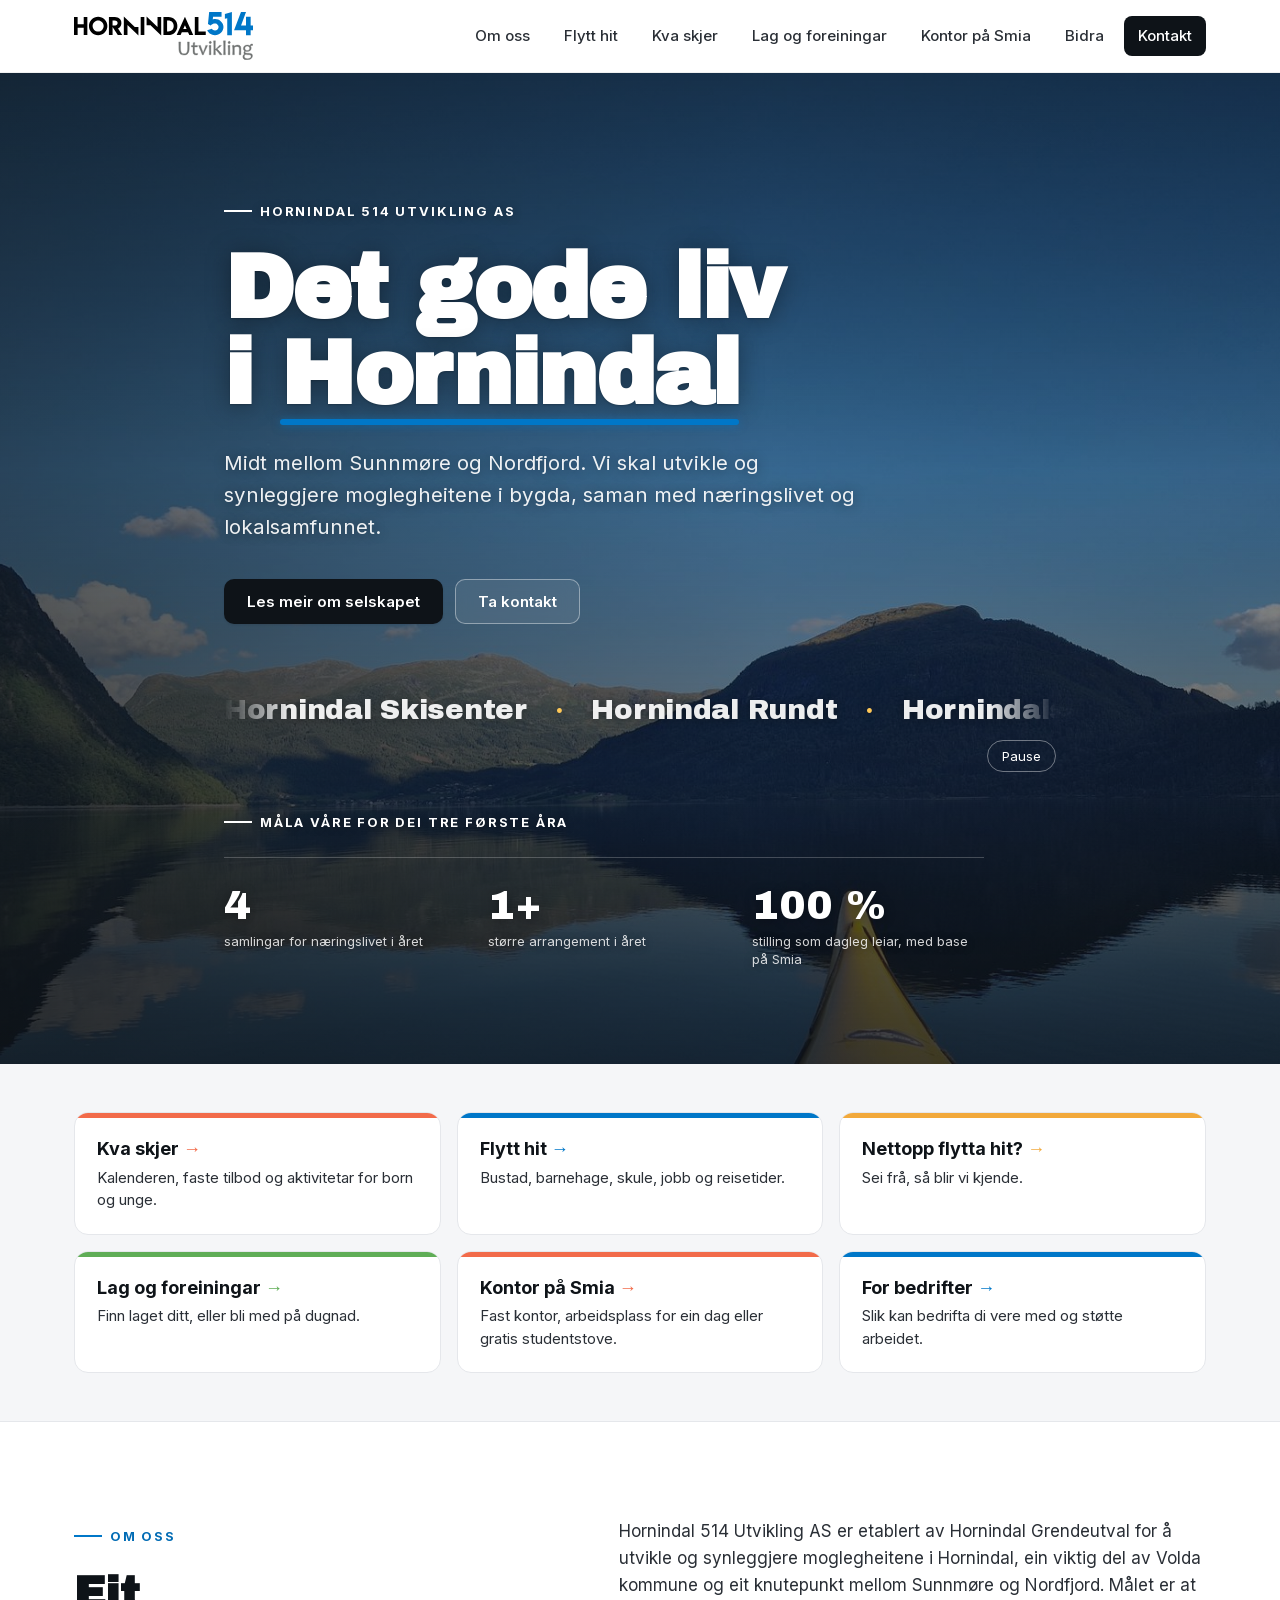
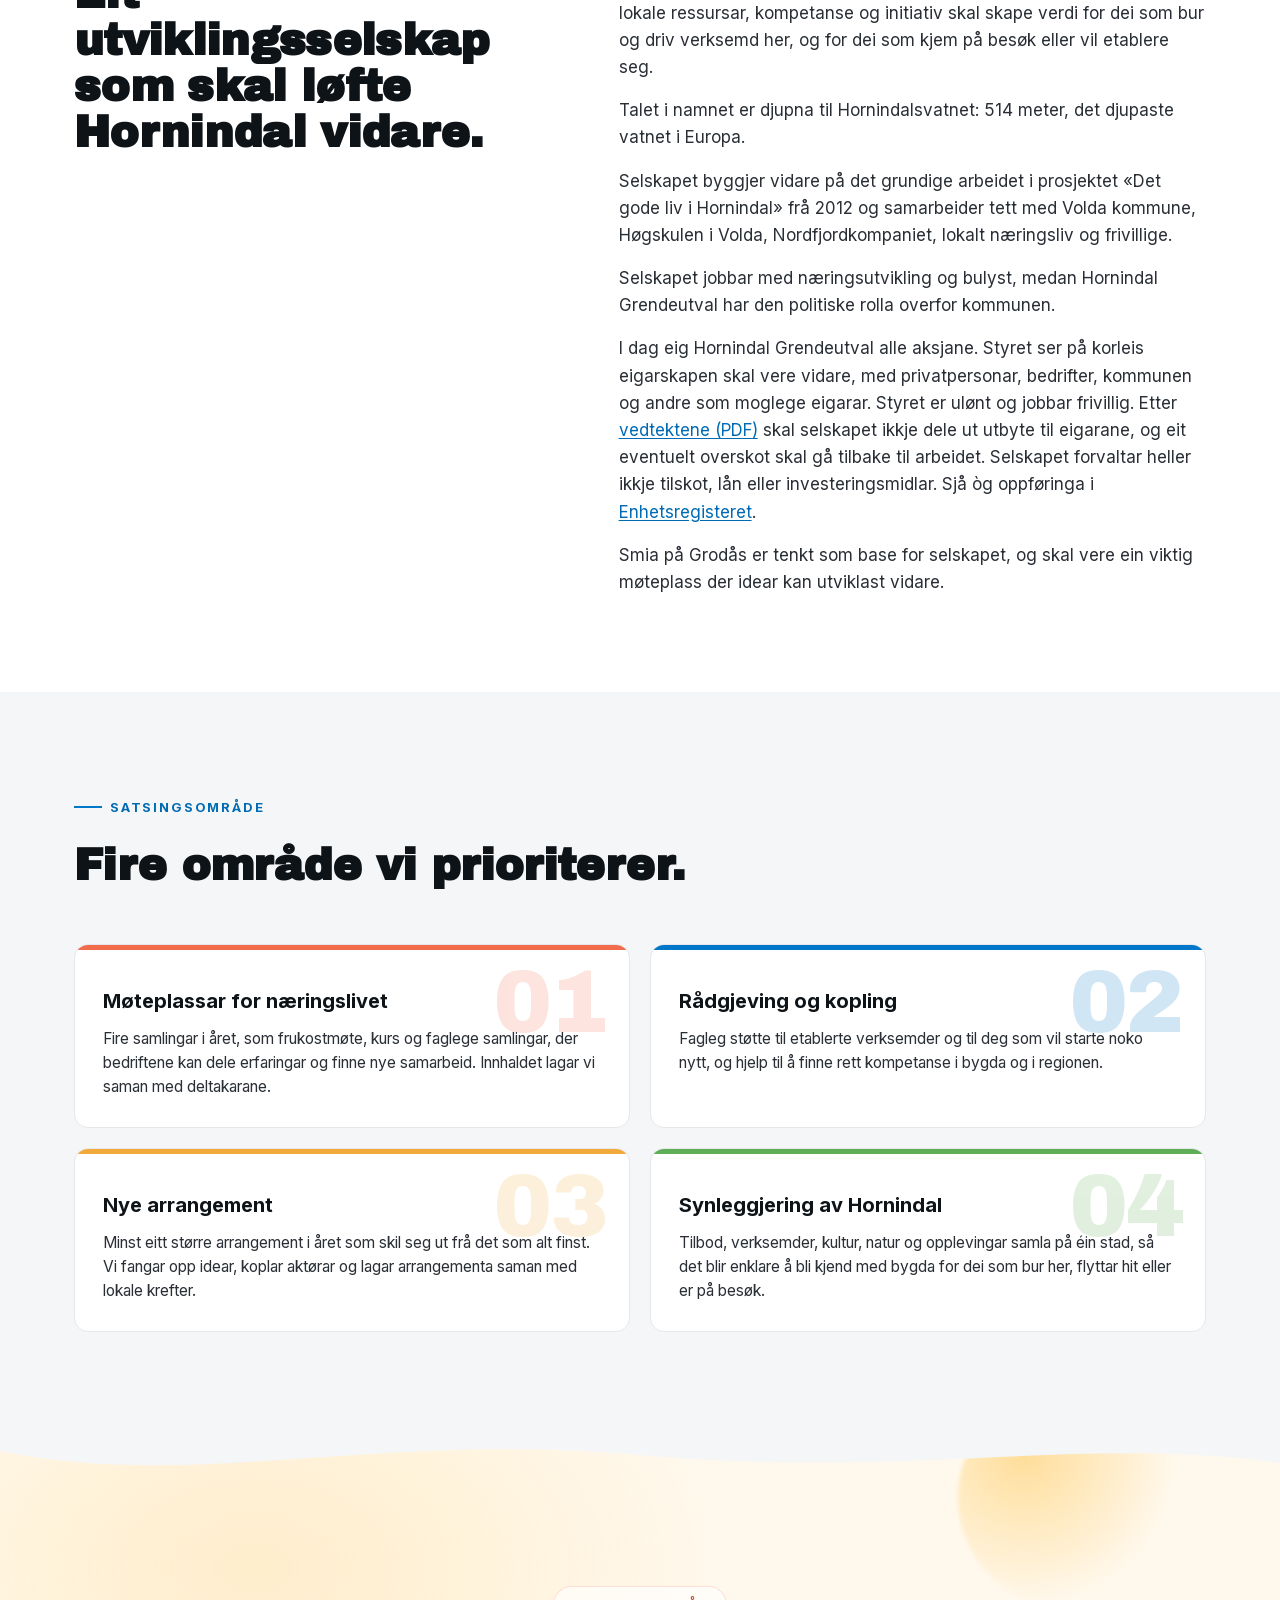
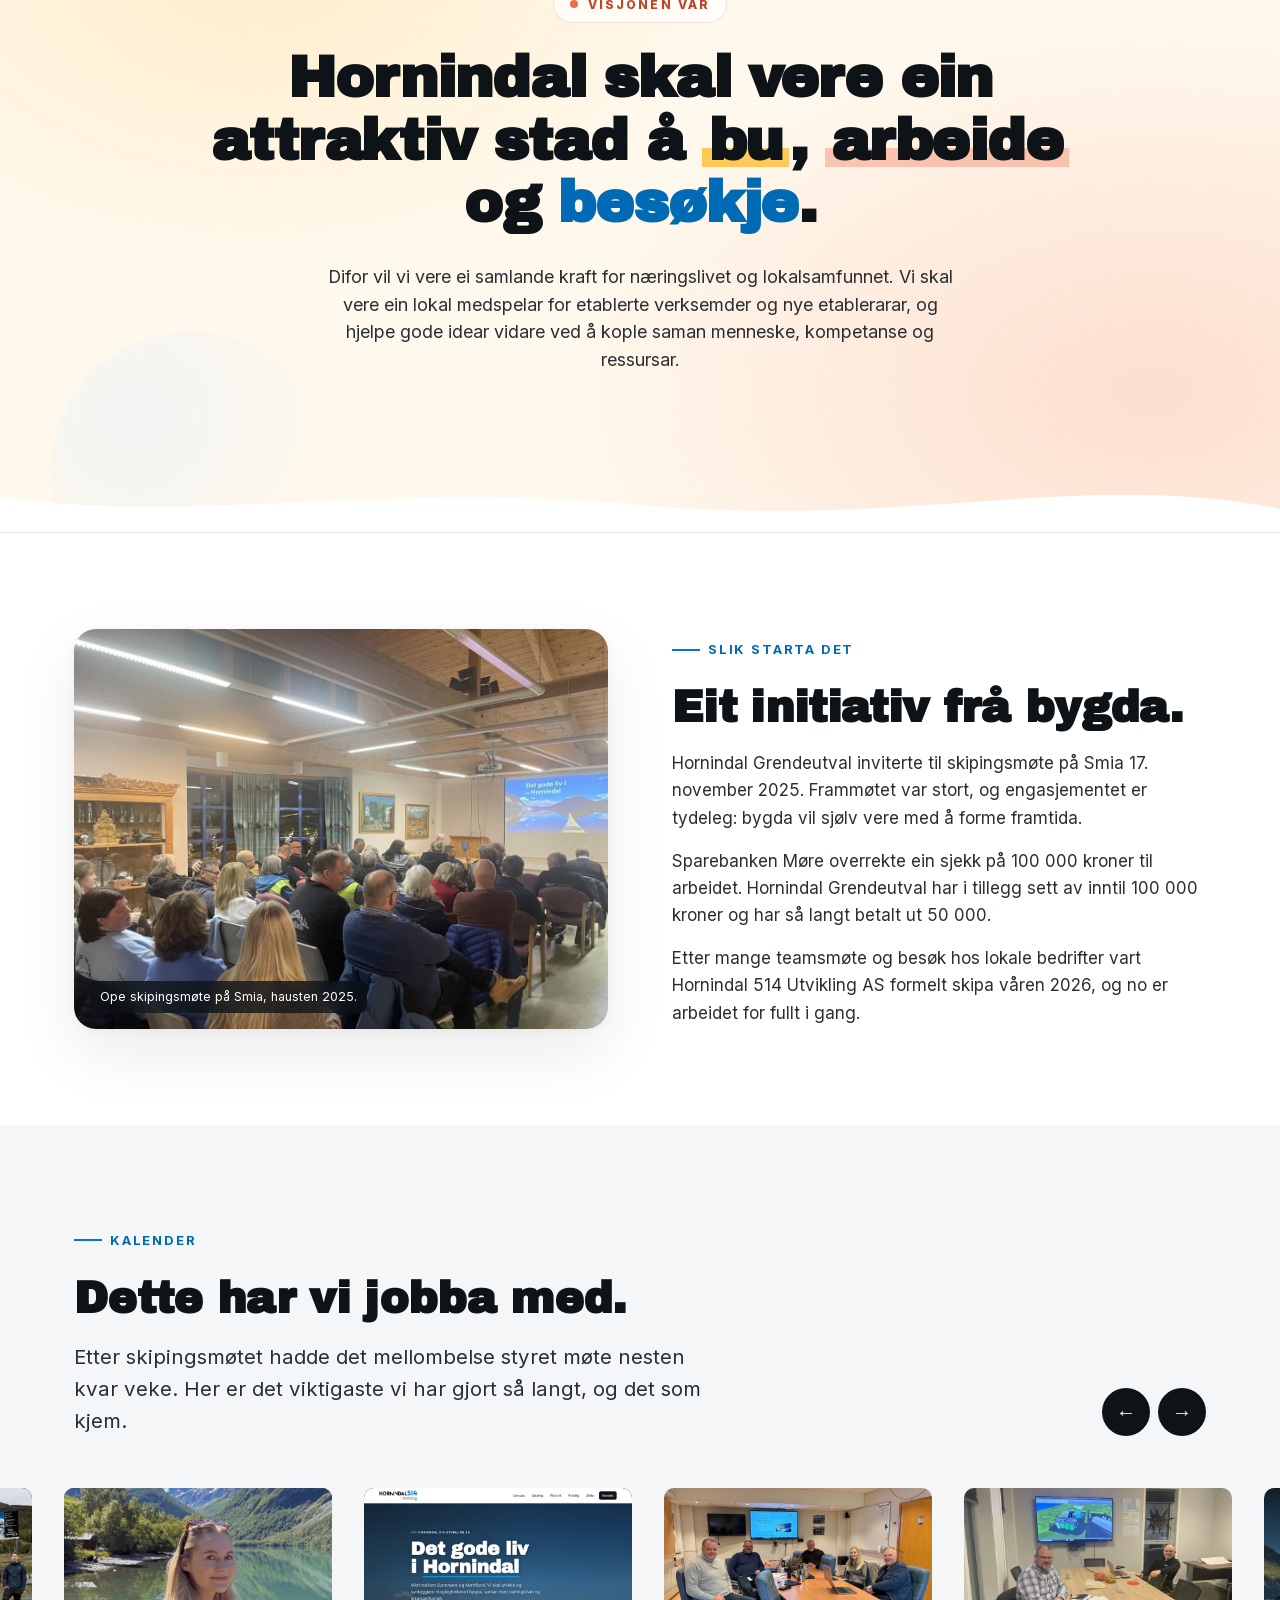
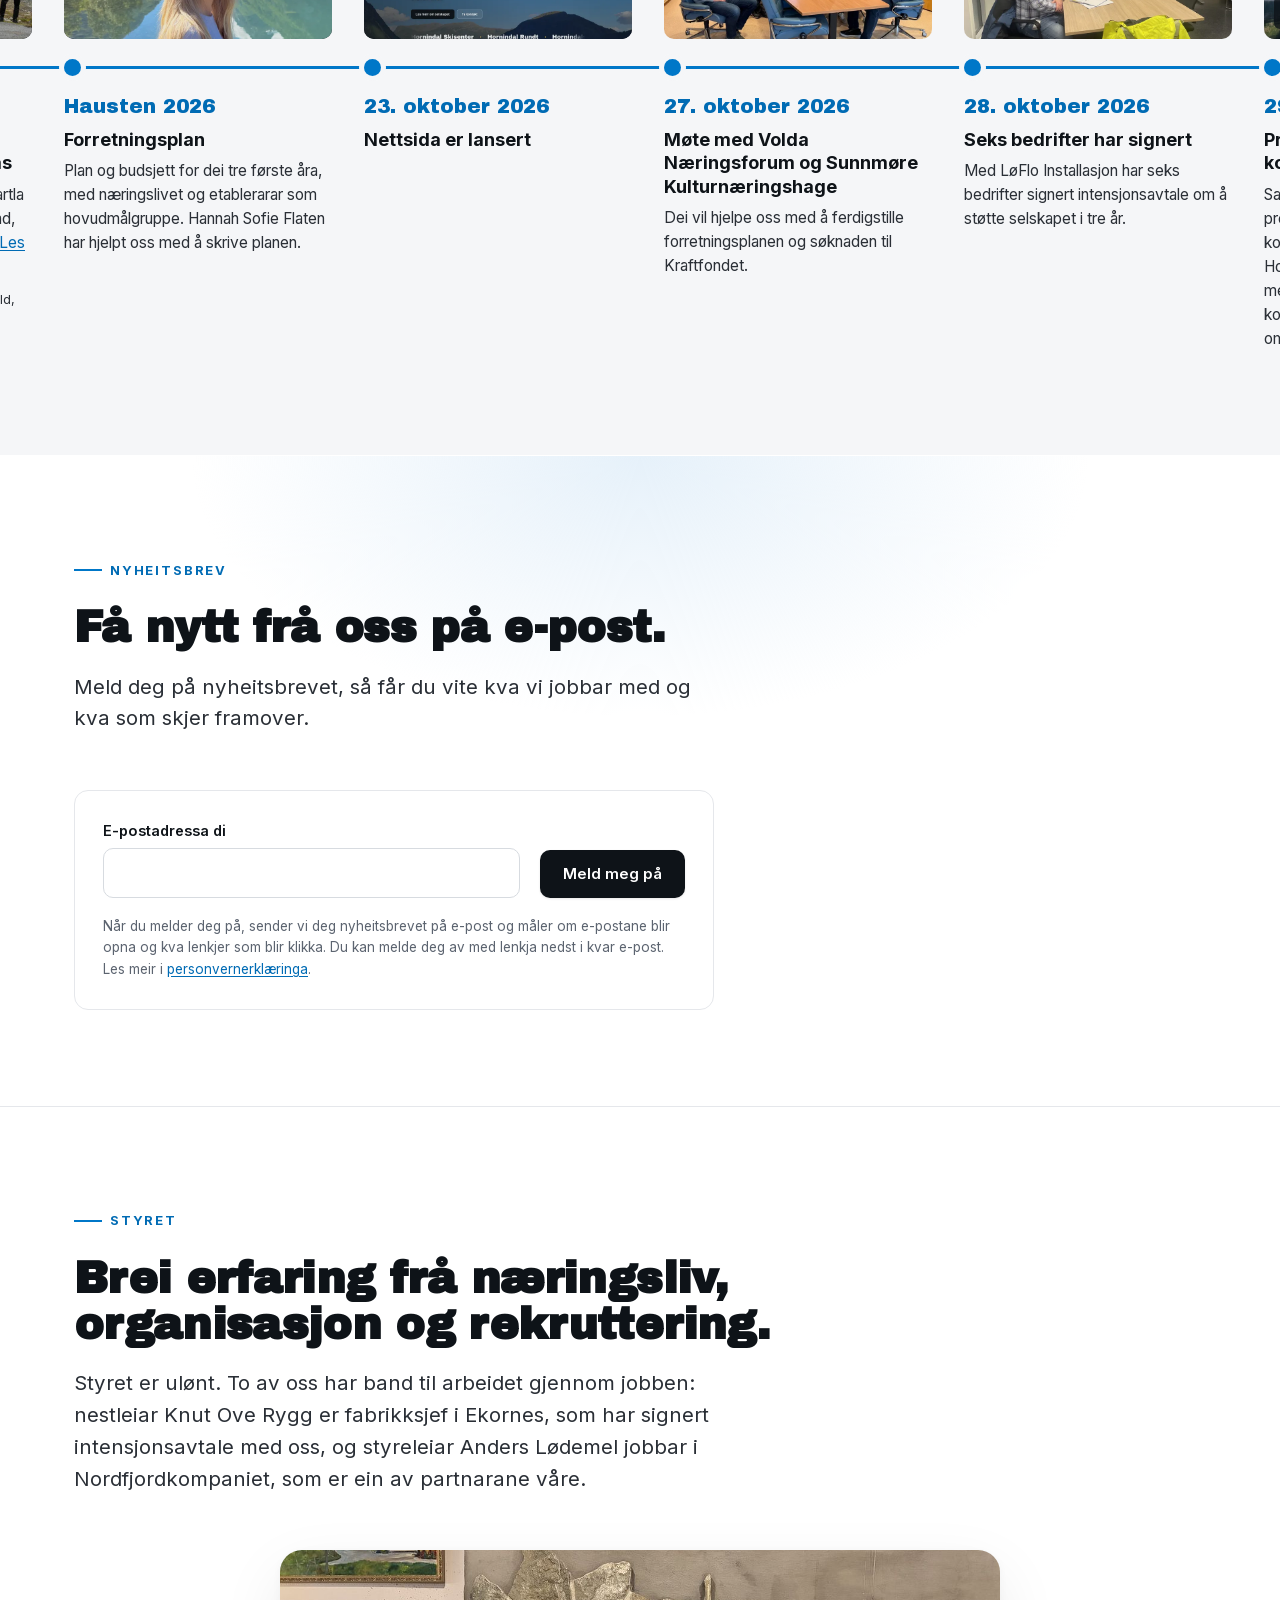
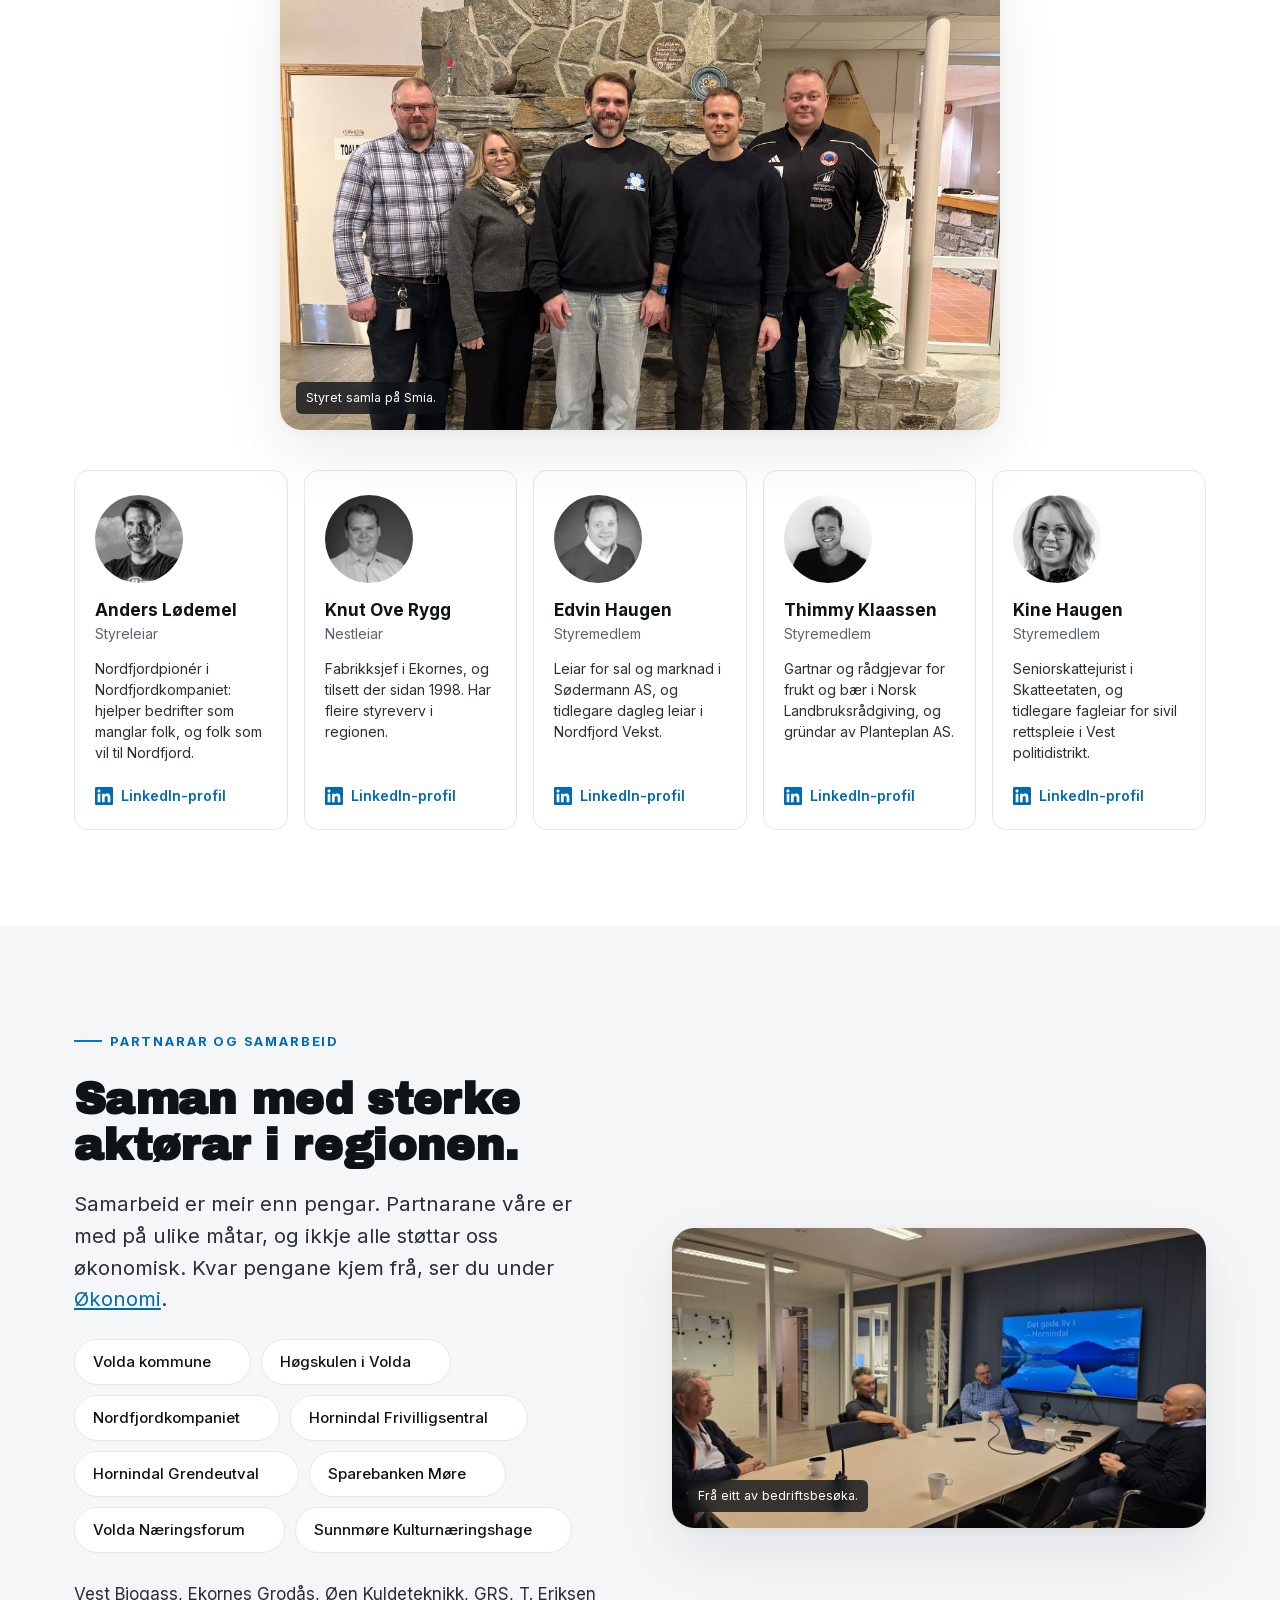
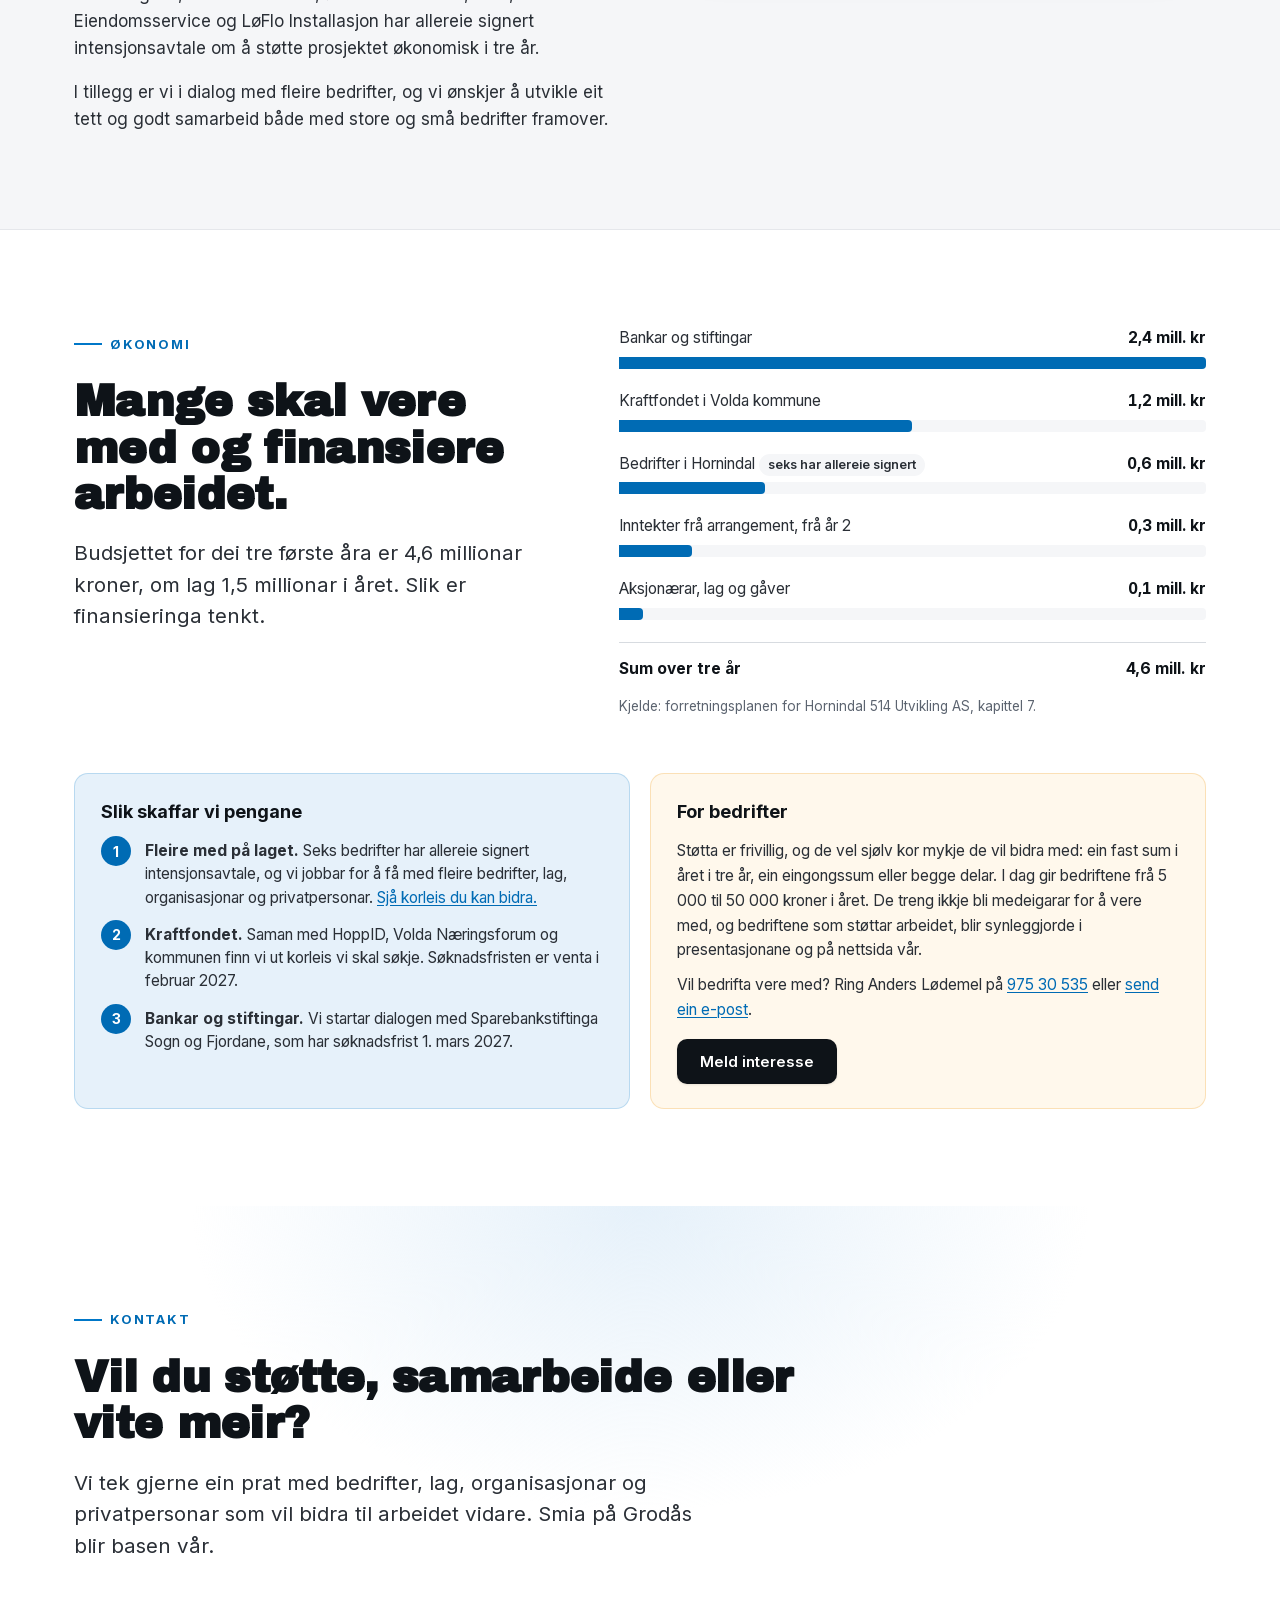
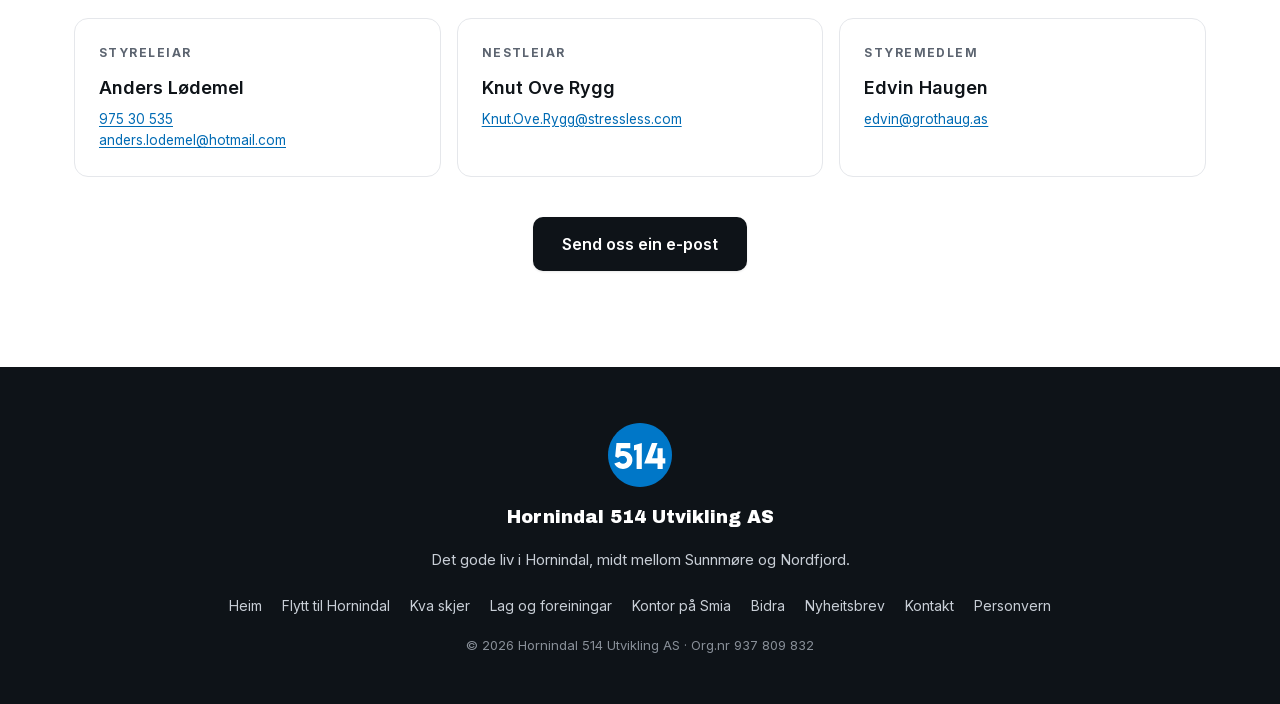
==== commit 036cd2da: "Tidslinja: bilete til forretningsplanen og bedriftene, og lenkje til Bidra Forretningsplanen nemner " ====
--- a/index.html
+++ b/index.html
@@ -389,10 +389,11 @@
           </div>
         </li>
         <li>
+          <img class="timeline-bilete" src="assets/kalender/hannah-sofie-flaten.webp" width="800" height="450" loading="lazy" alt="Hannah Sofie Flaten ved eit fjellvatn." />
           <time datetime="2026">Hausten 2026</time>
           <div>
             <h3>Forretningsplan</h3>
-            <p>Plan og budsjett for dei tre første åra, med næringslivet og etablerarar som hovudmålgruppe.</p>
+            <p>Plan og budsjett for dei tre første åra, med næringslivet og etablerarar som hovudmålgruppe. Hannah Sofie Flaten har hjelpt oss med å skrive planen.</p>
           </div>
         </li>
         <li>
@@ -409,6 +410,7 @@
           </div>
         </li>
         <li>
+          <img class="timeline-bilete" src="assets/kalender/seks-bedrifter.webp" width="800" height="450" loading="lazy" alt="Bedriftsmøte: to personar ved eit møtebord, med ein 3D-modell av eit anlegg på skjermen." />
           <time datetime="2026-10-28">28. oktober 2026</time>
           <div>
             <h3>Seks bedrifter har signert</h3>
@@ -427,7 +429,10 @@
           </div>
         </li>
         <li class="kjem">
-          <img class="timeline-bilete" src="assets/kommunestyret-2026/13.webp" width="1920" height="1080" loading="lazy" alt="" />
+          <a class="timeline-bilete" href="bidra.html">
+            <img src="assets/kommunestyret-2026/13.webp" width="1920" height="1080" loading="lazy" alt="" />
+            <span>Slik kan du bidra</span>
+          </a>
           <time datetime="2026-11-12">12. november 2026</time>
           <div>
             <h3>Neste: ope møte på Smia</h3>
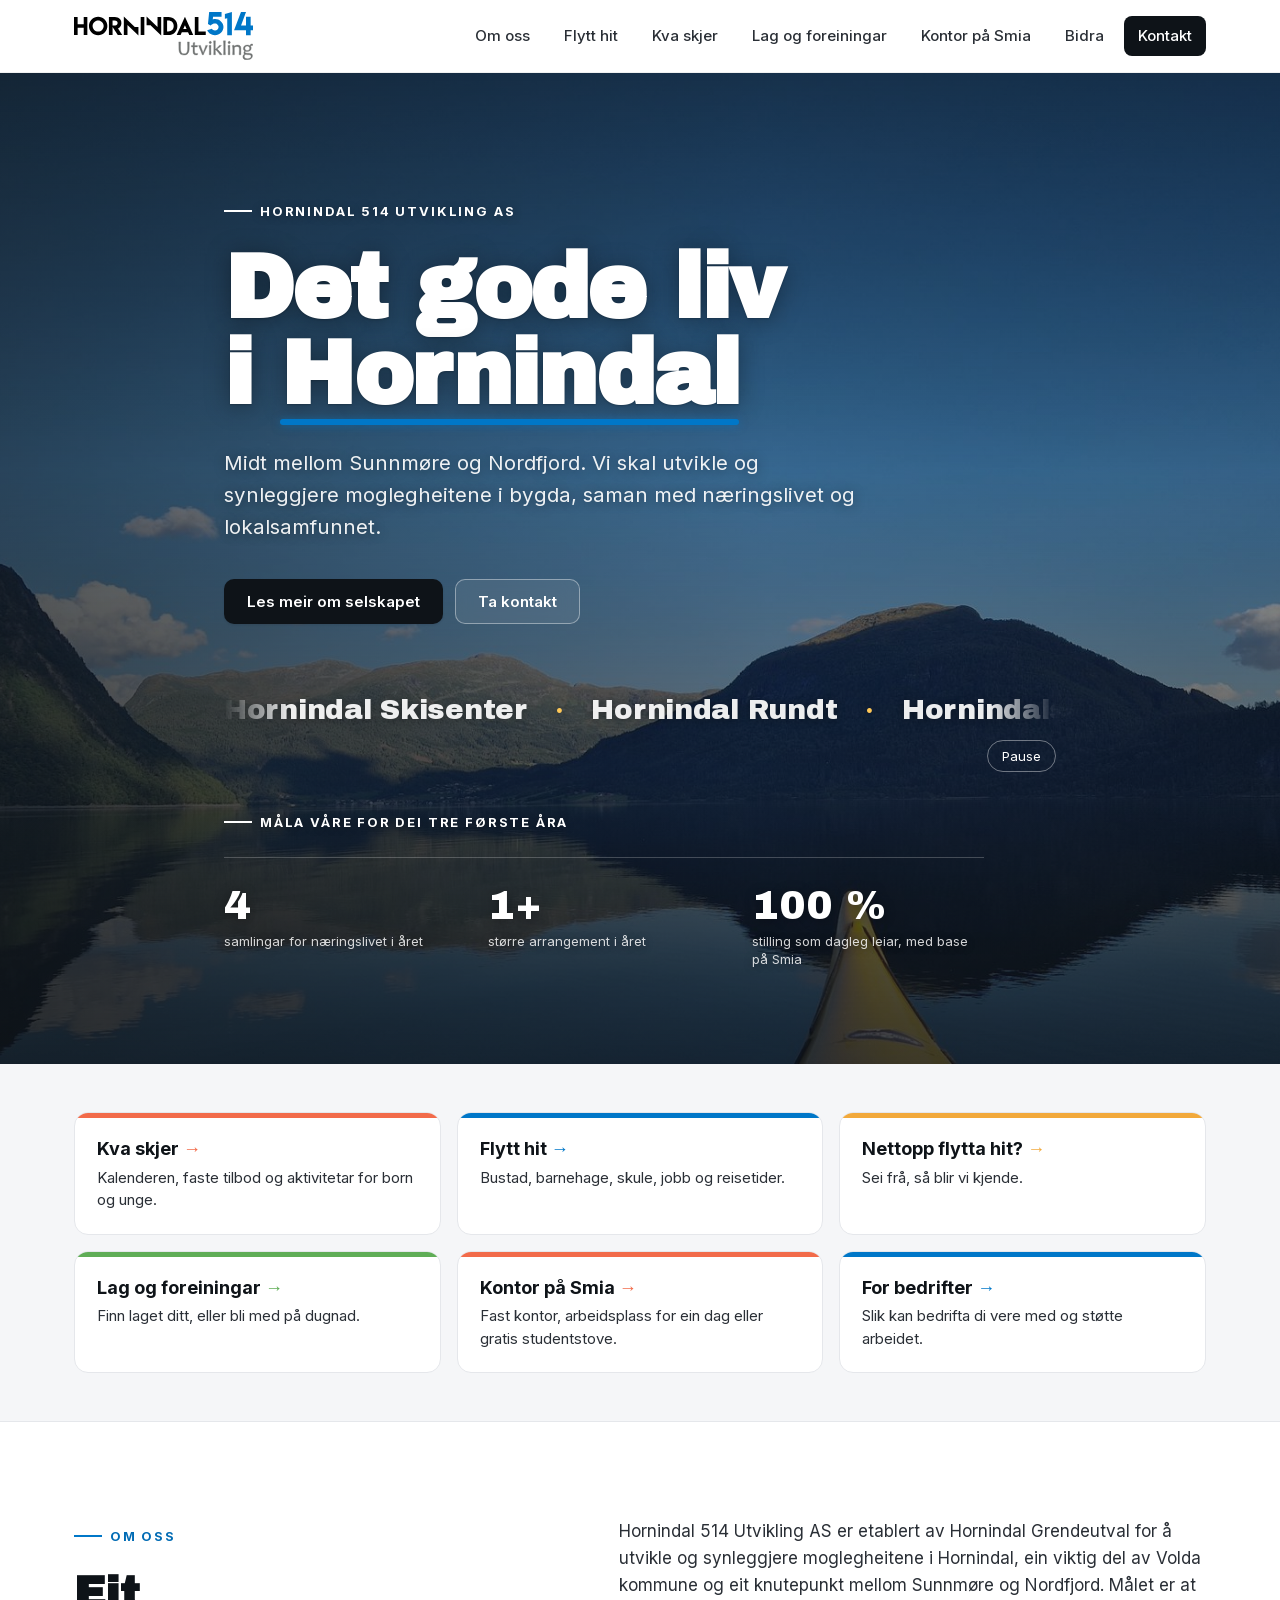
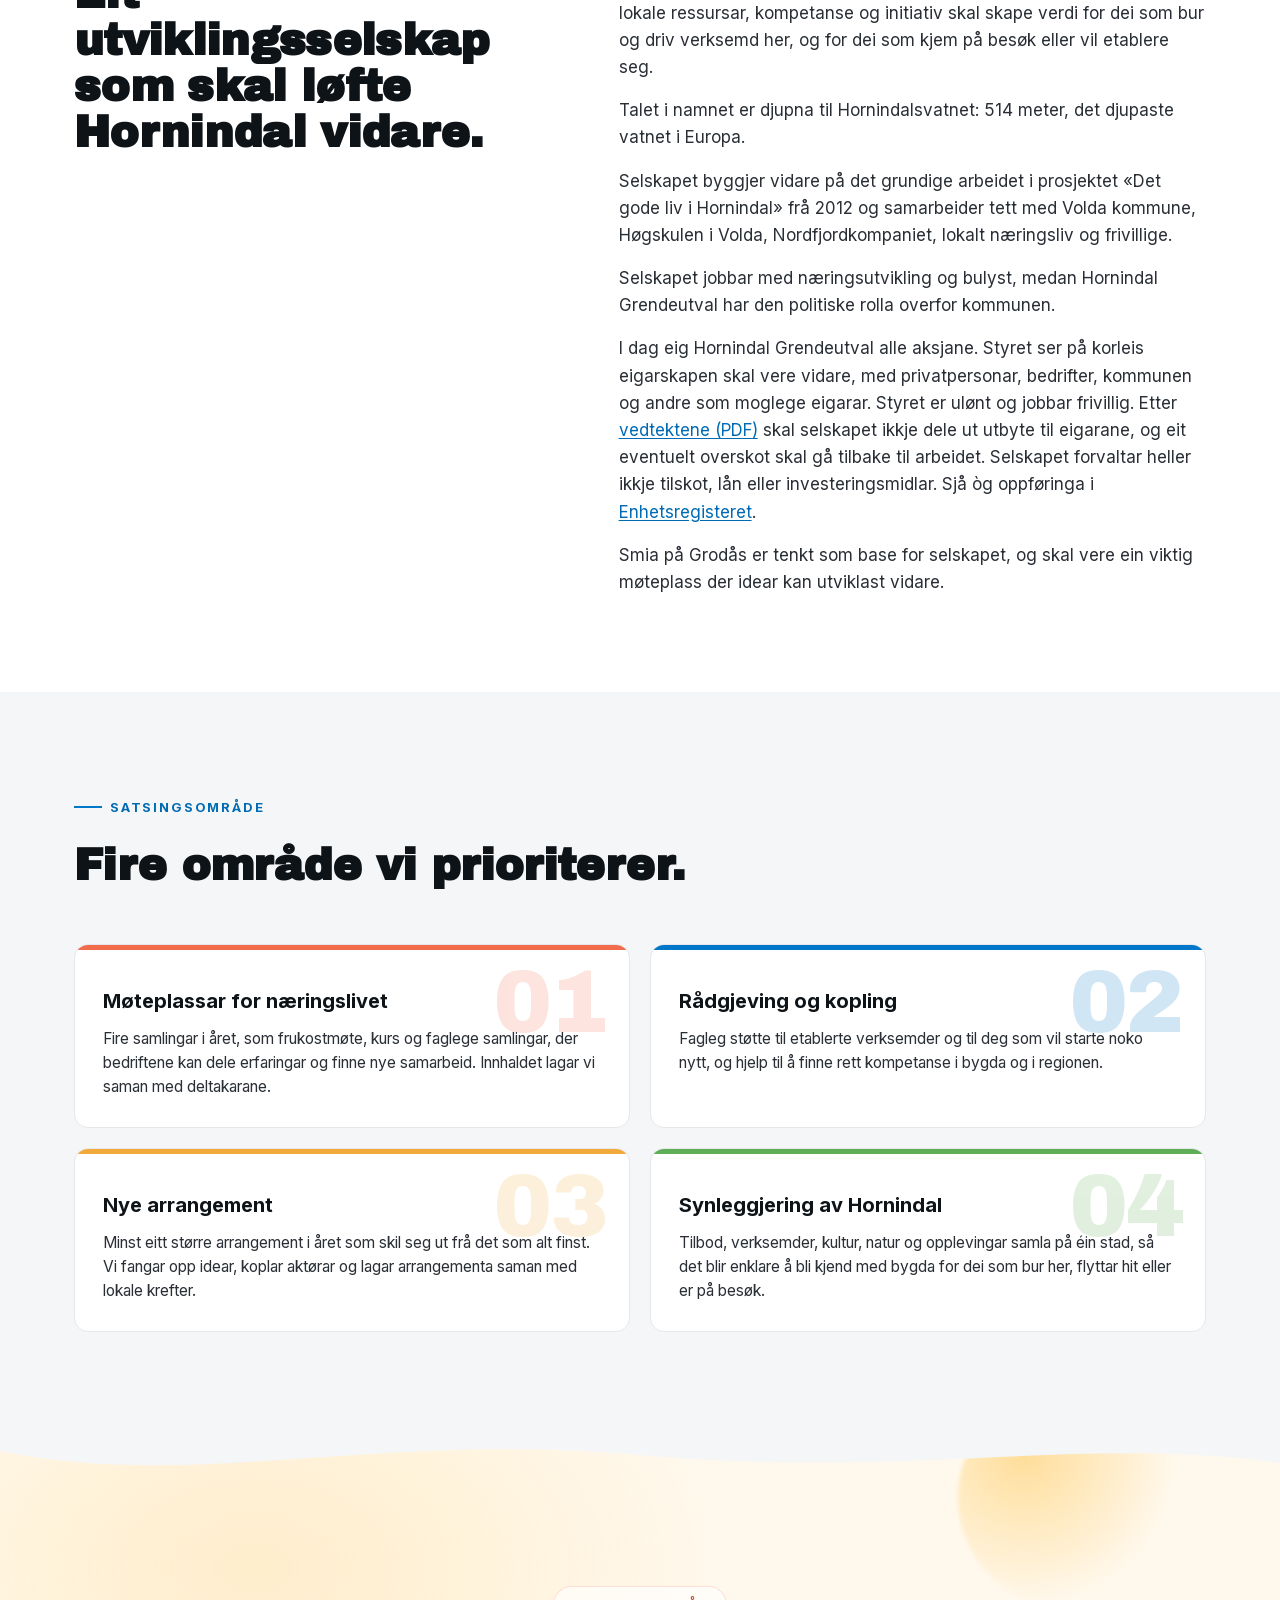
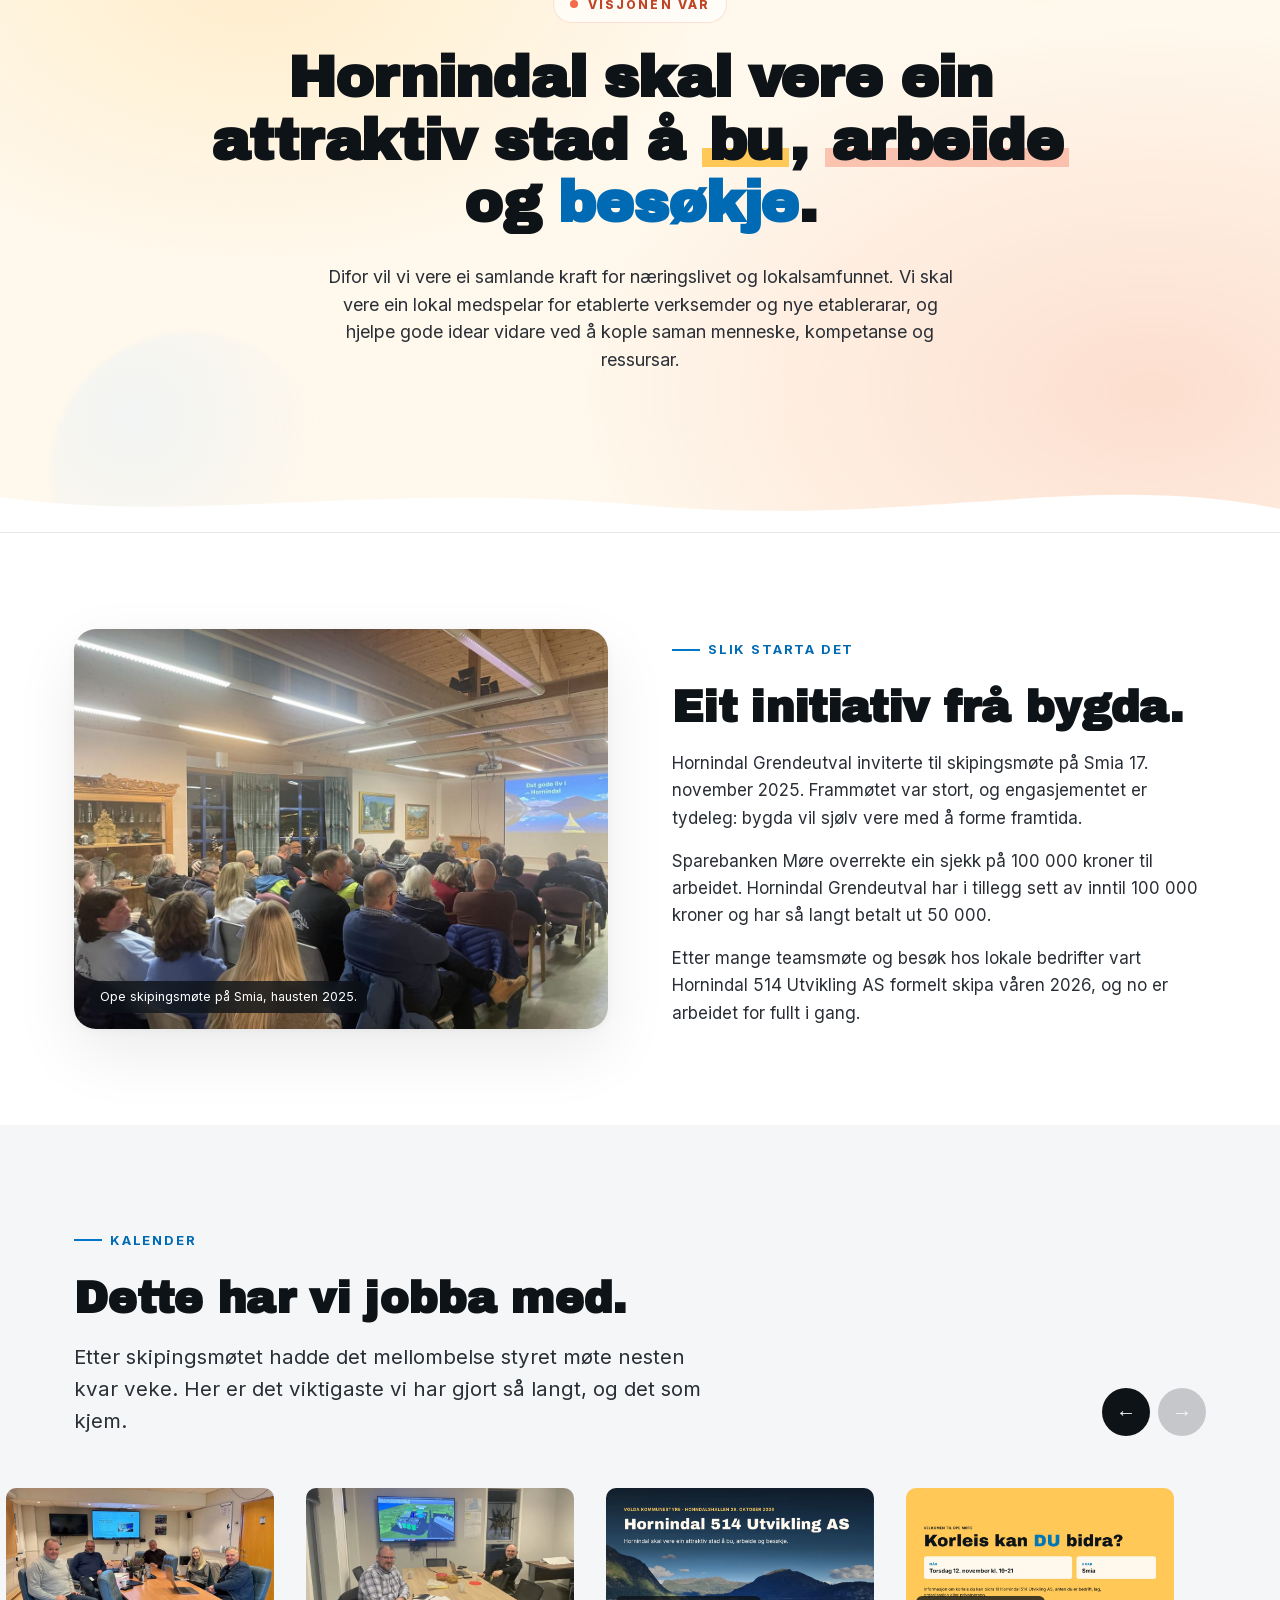
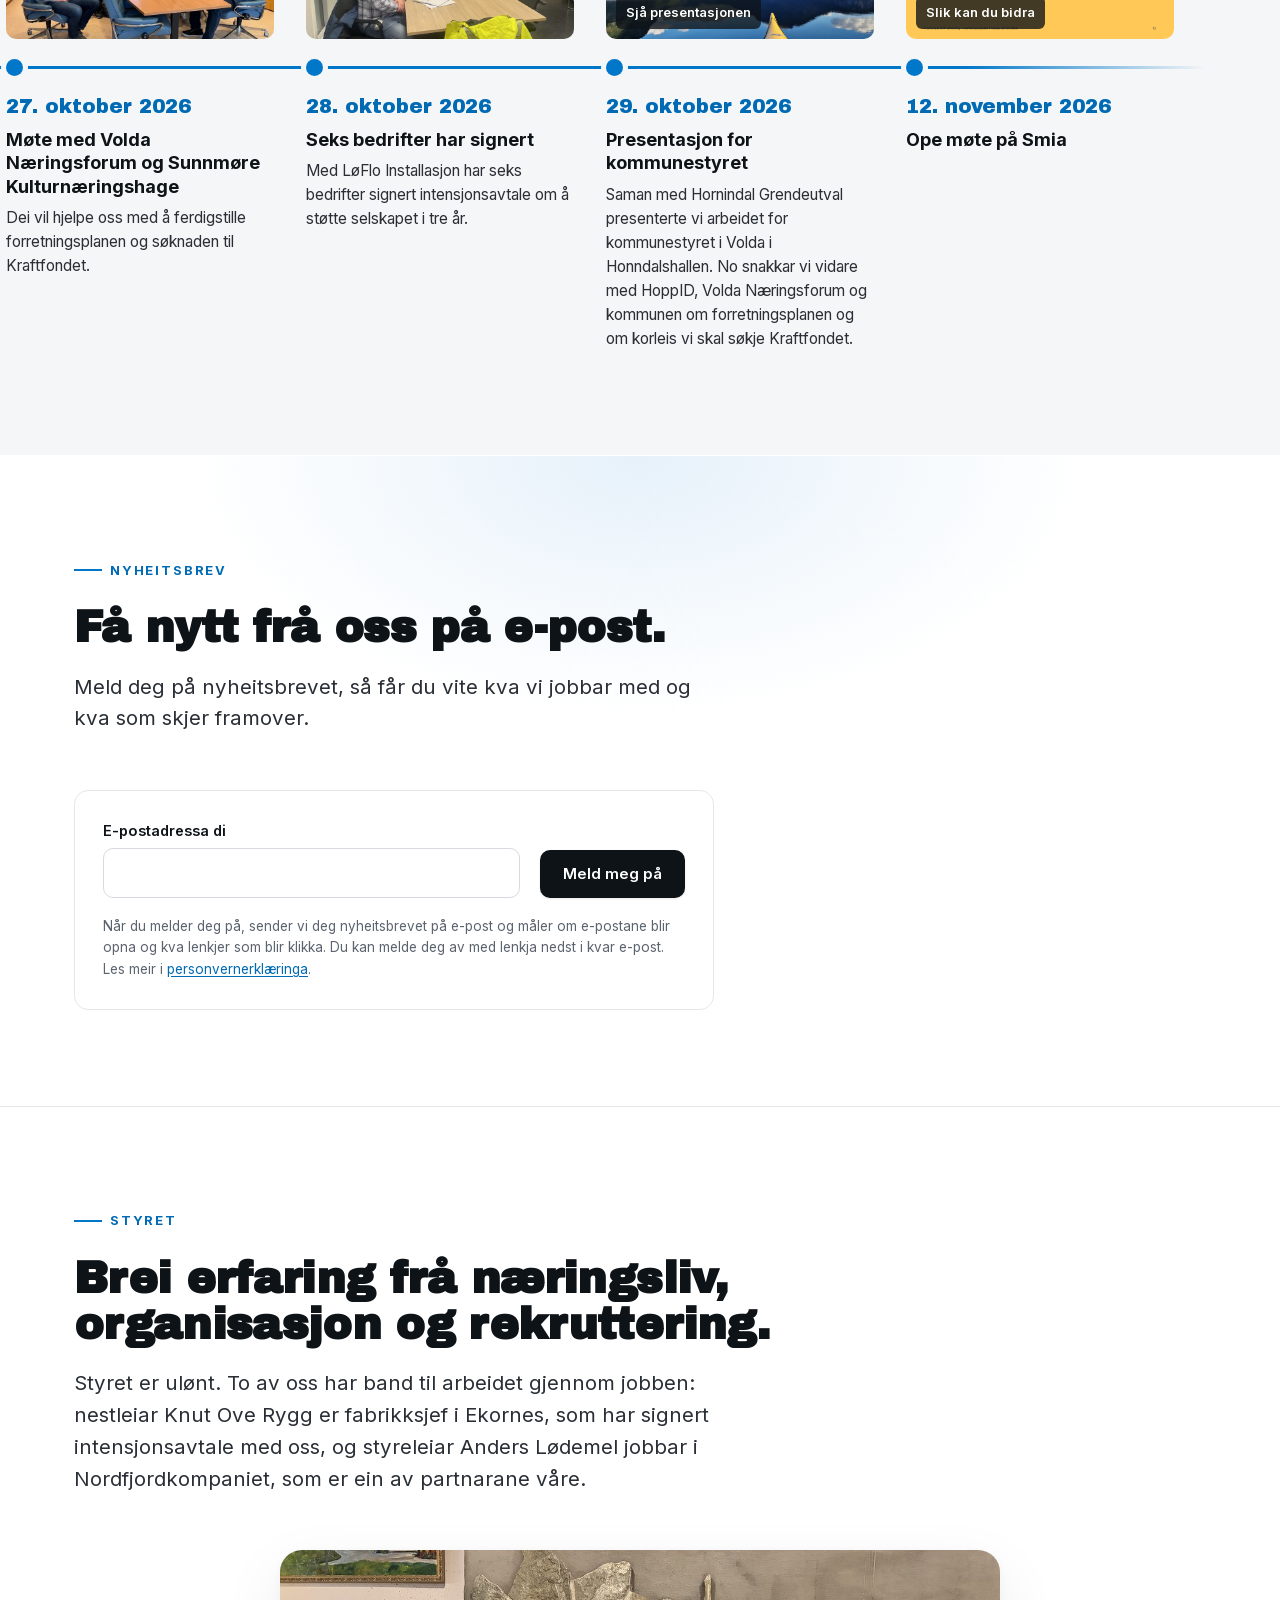
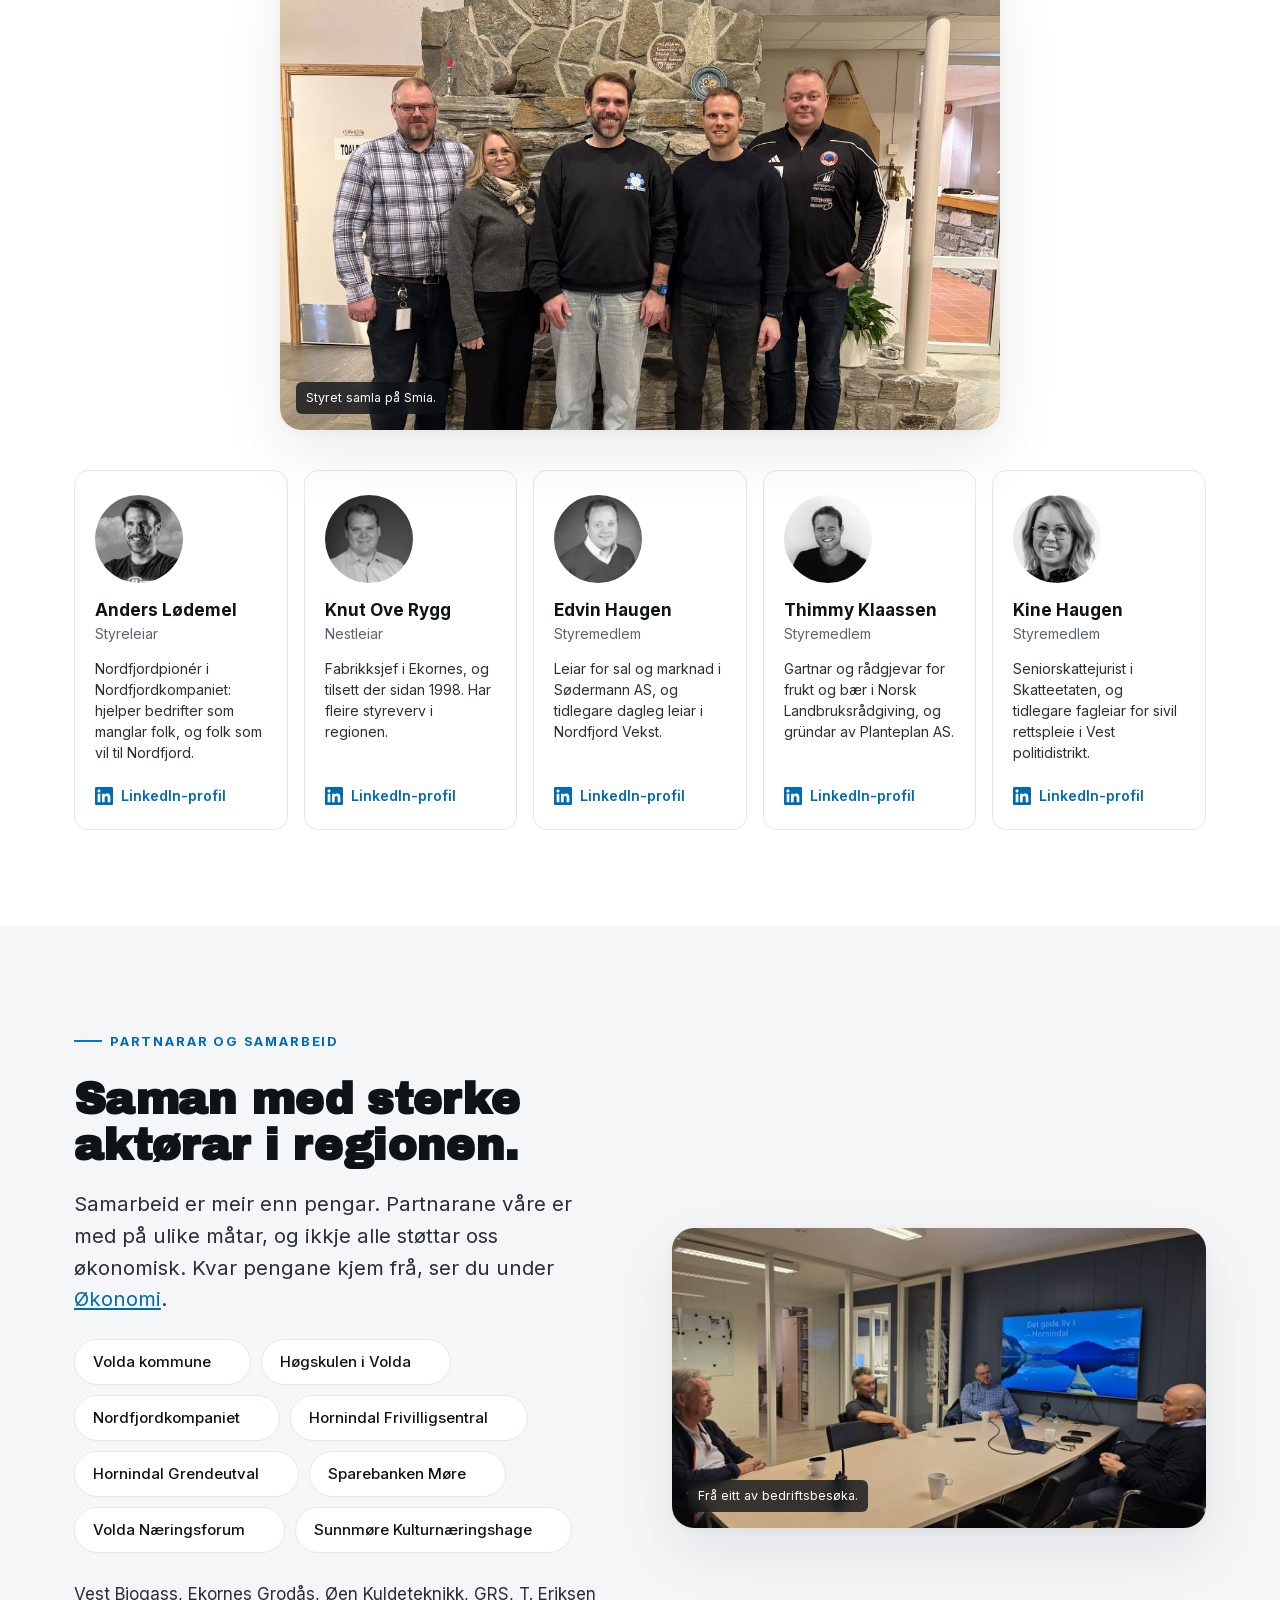
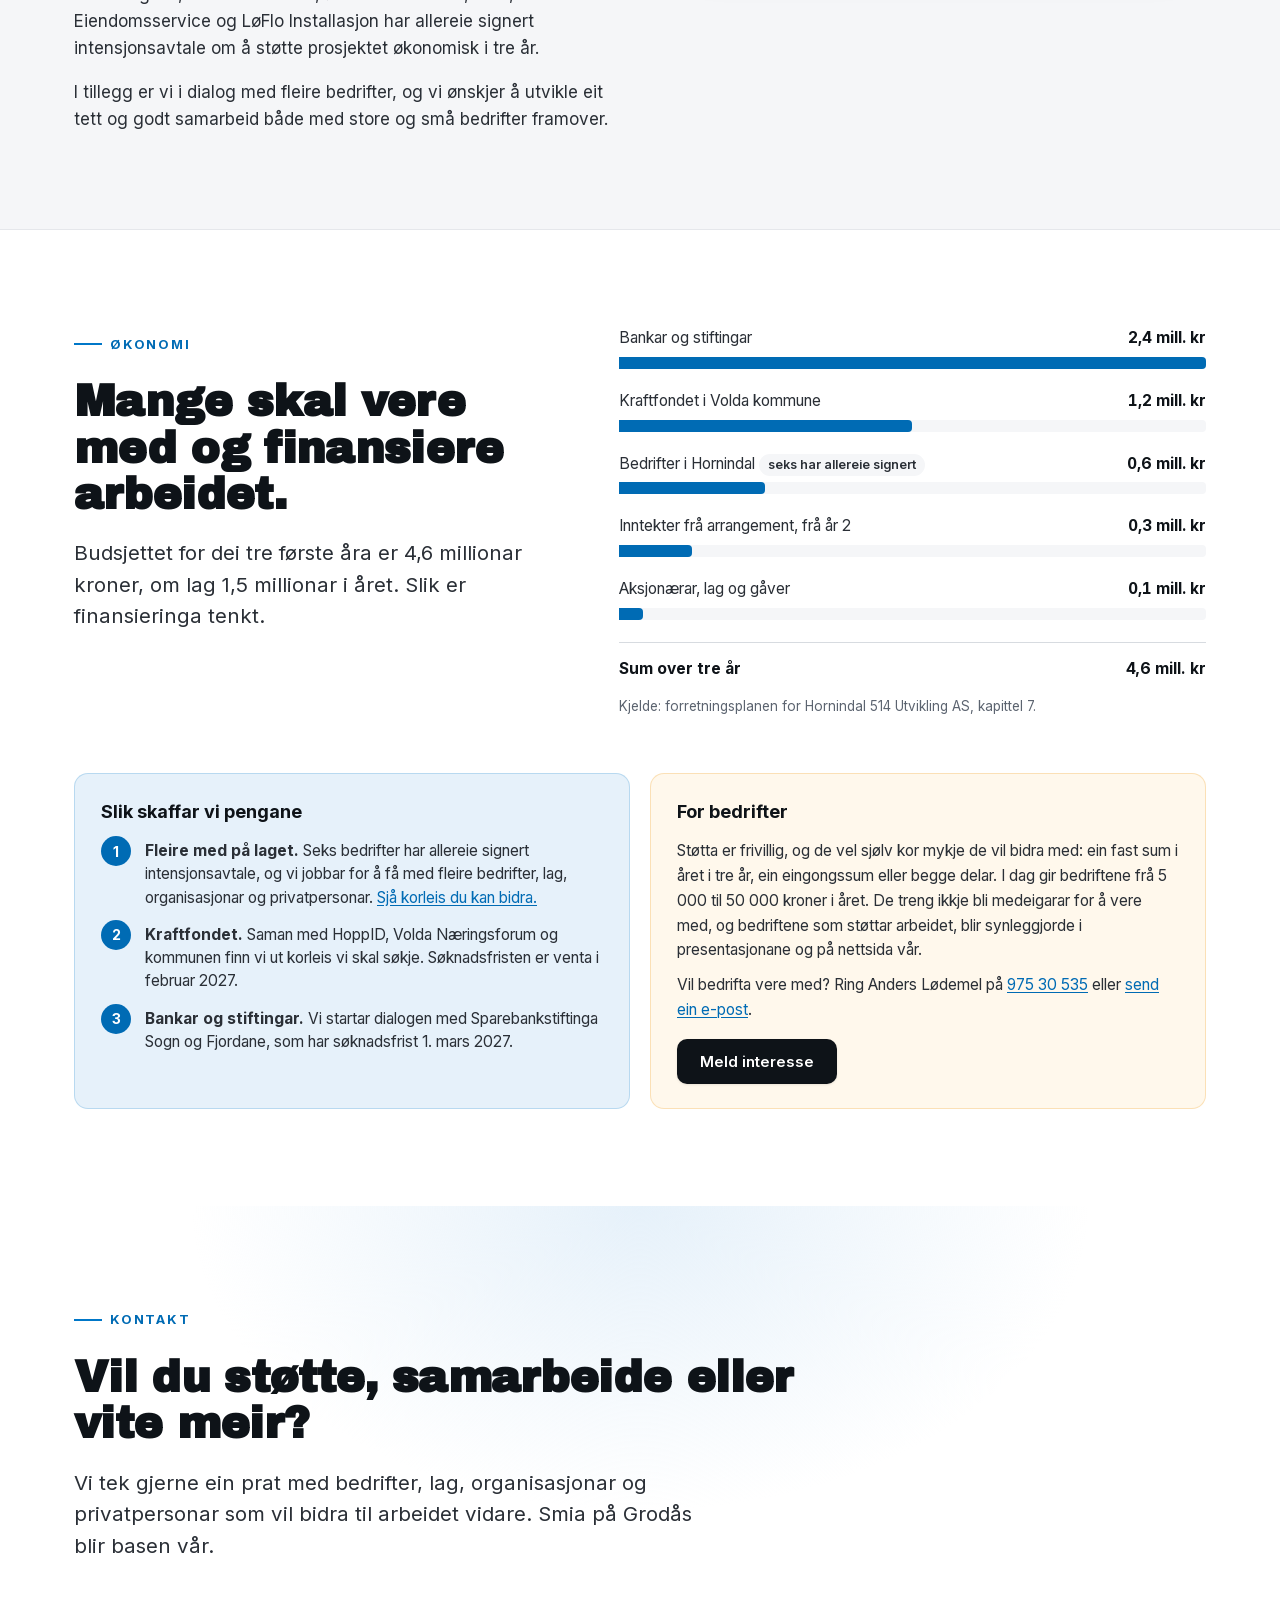
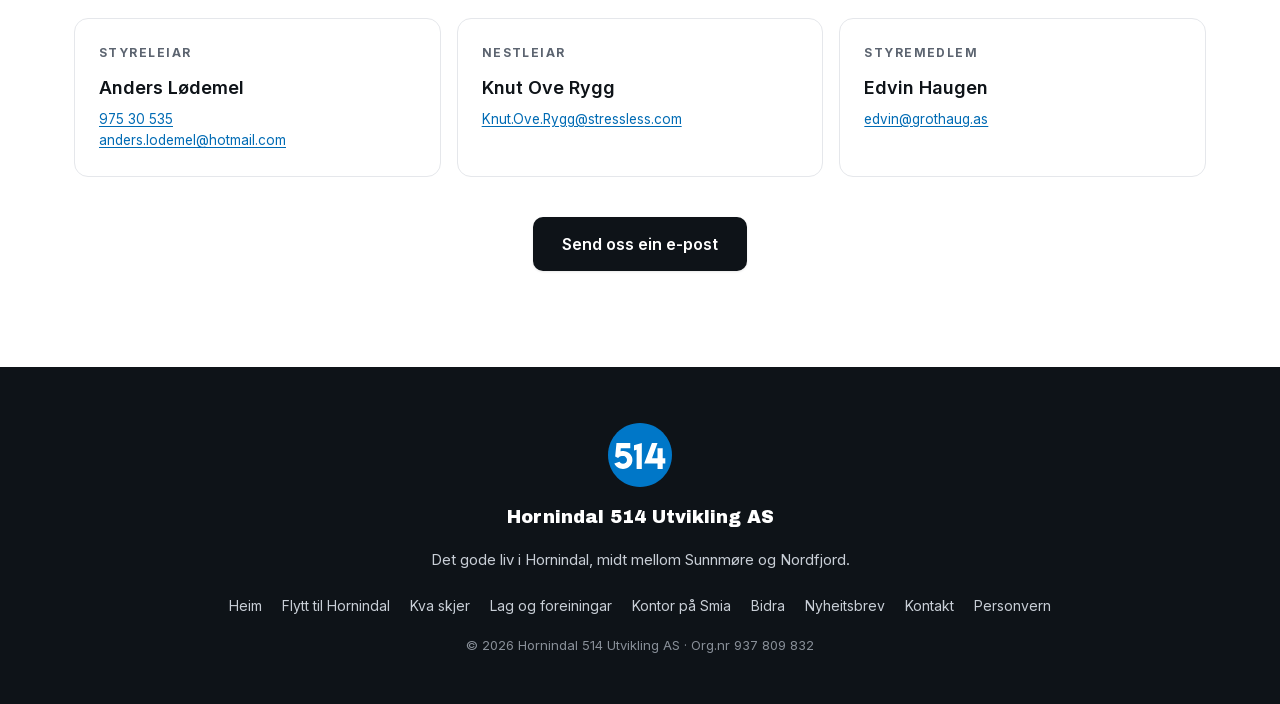
==== commit 5e69fb25: "Tidslinja: biletet frå sjekkutdelinga på skipingsmøtet Skipingsmøtet viser no at Sparebanken Møre gi" ====
--- a/index.html
+++ b/index.html
@@ -335,7 +335,7 @@
       </div>
       <ol class="timeline">
         <li>
-          <img class="timeline-bilete" src="assets/kalender/skipingsmote.webp" width="800" height="450" loading="lazy" alt="Fullsett sal på skipingsmøtet, med presentasjon på skjermen." />
+          <img class="timeline-bilete" src="assets/kalender/skipingsmote-sparebanken.webp" width="800" height="450" loading="lazy" alt="Sparebanken Møre gir 100 000 kroner til Hornindal Grendeutval på skipingsmøtet." />
           <time datetime="2025-11-17">17. november 2025</time>
           <div>
             <h3>Skipingsmøte på Smia</h3>
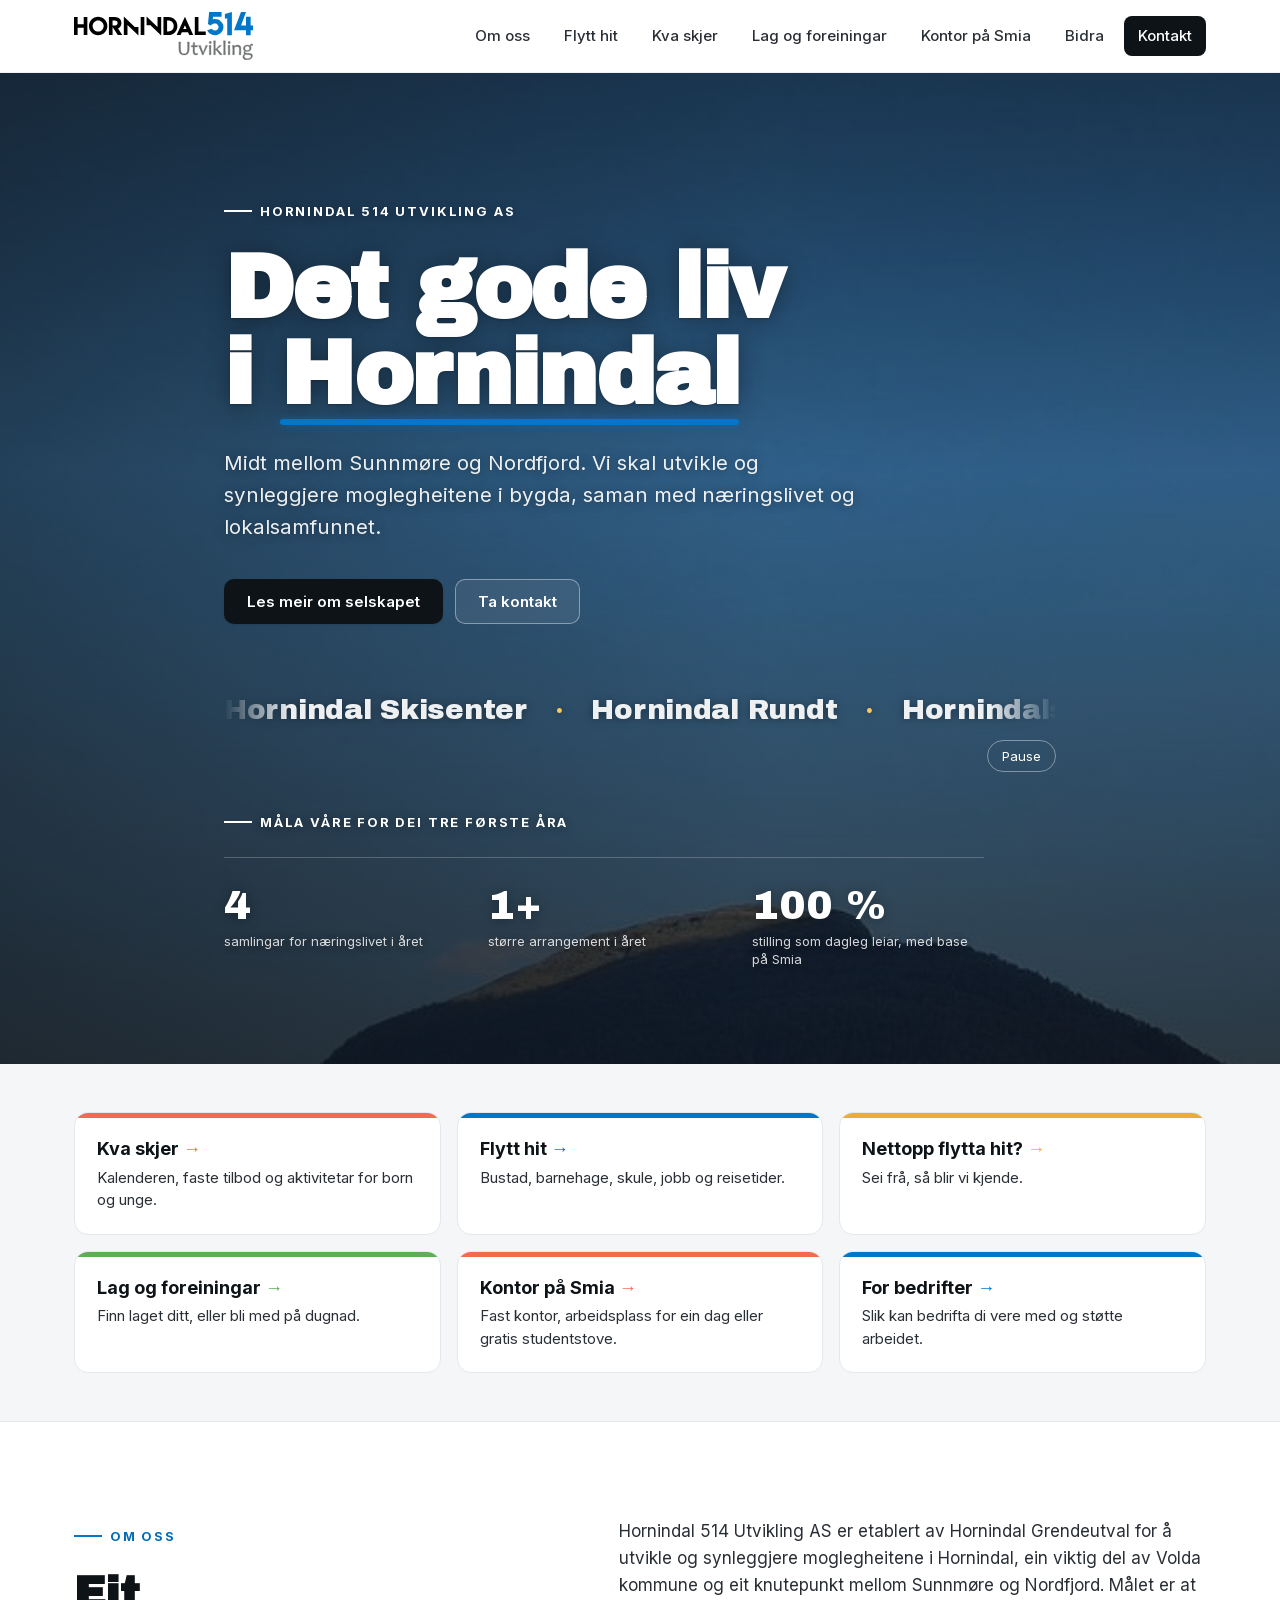
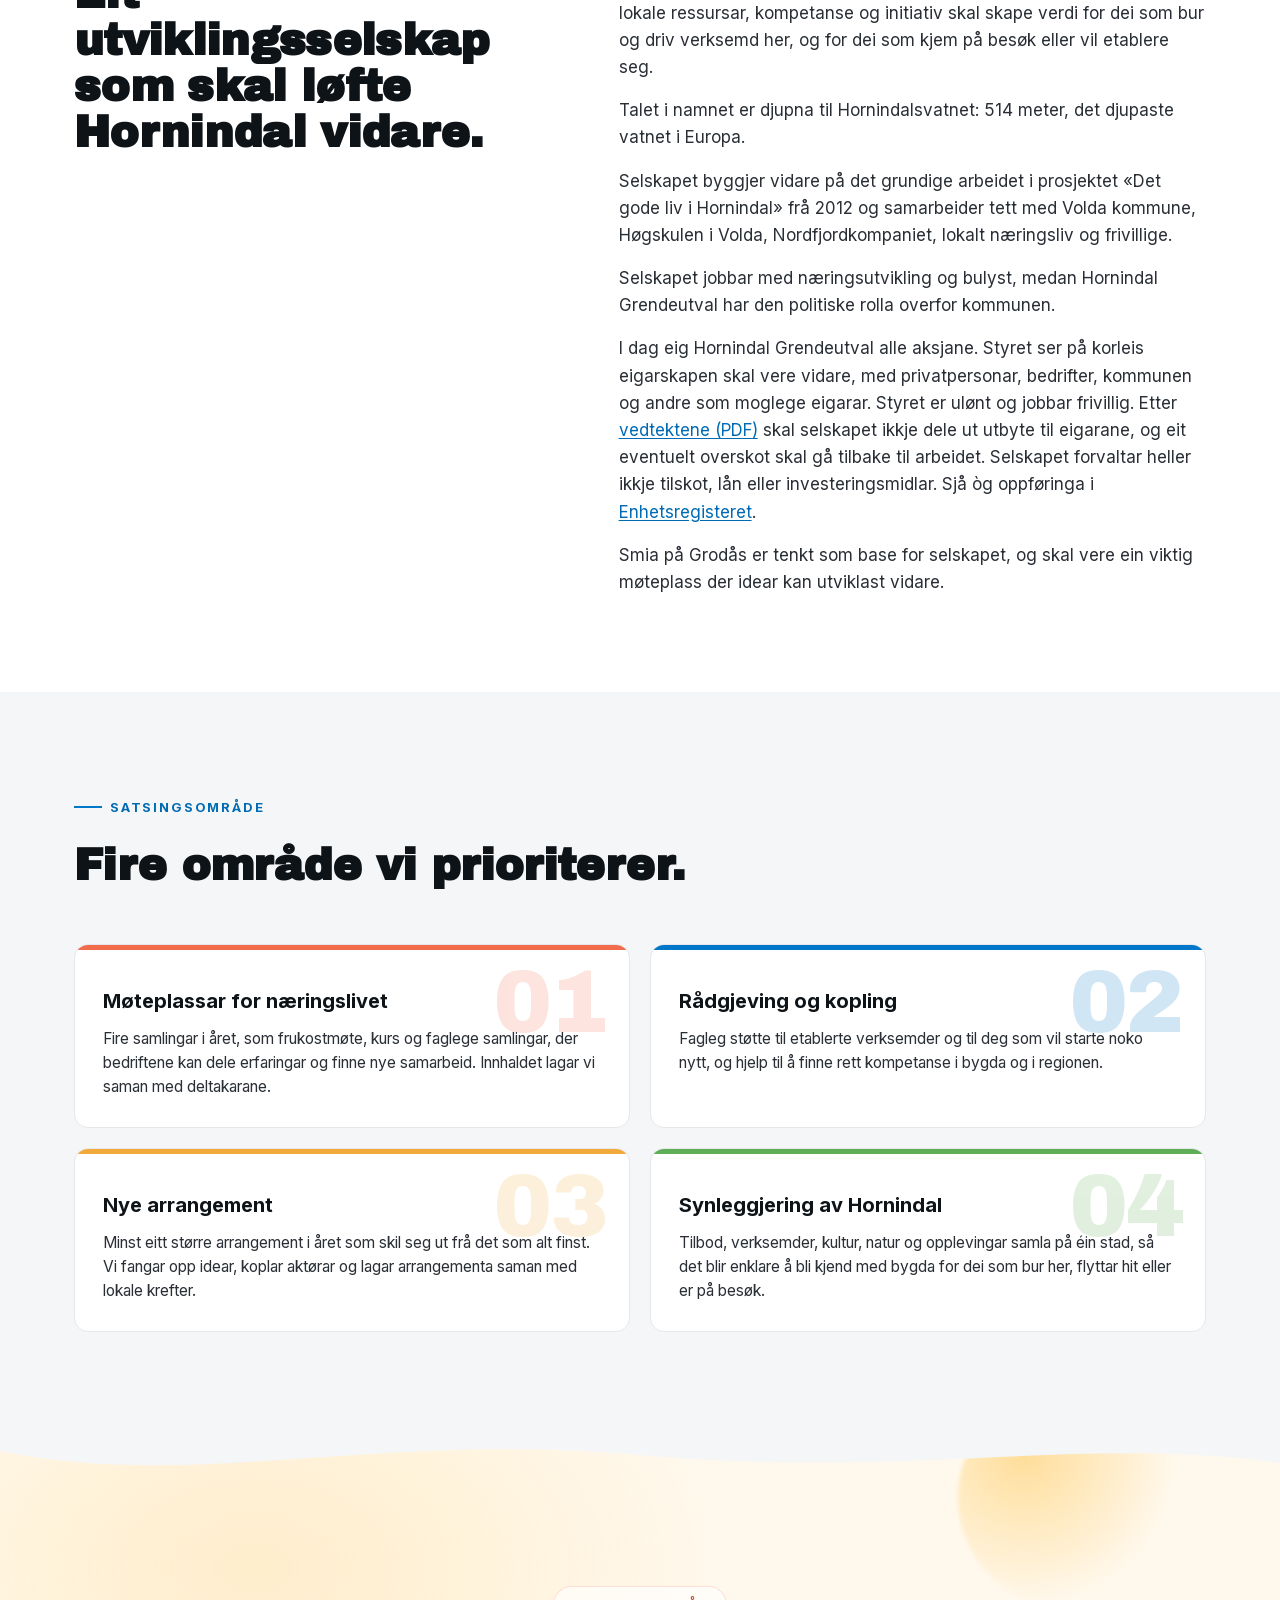
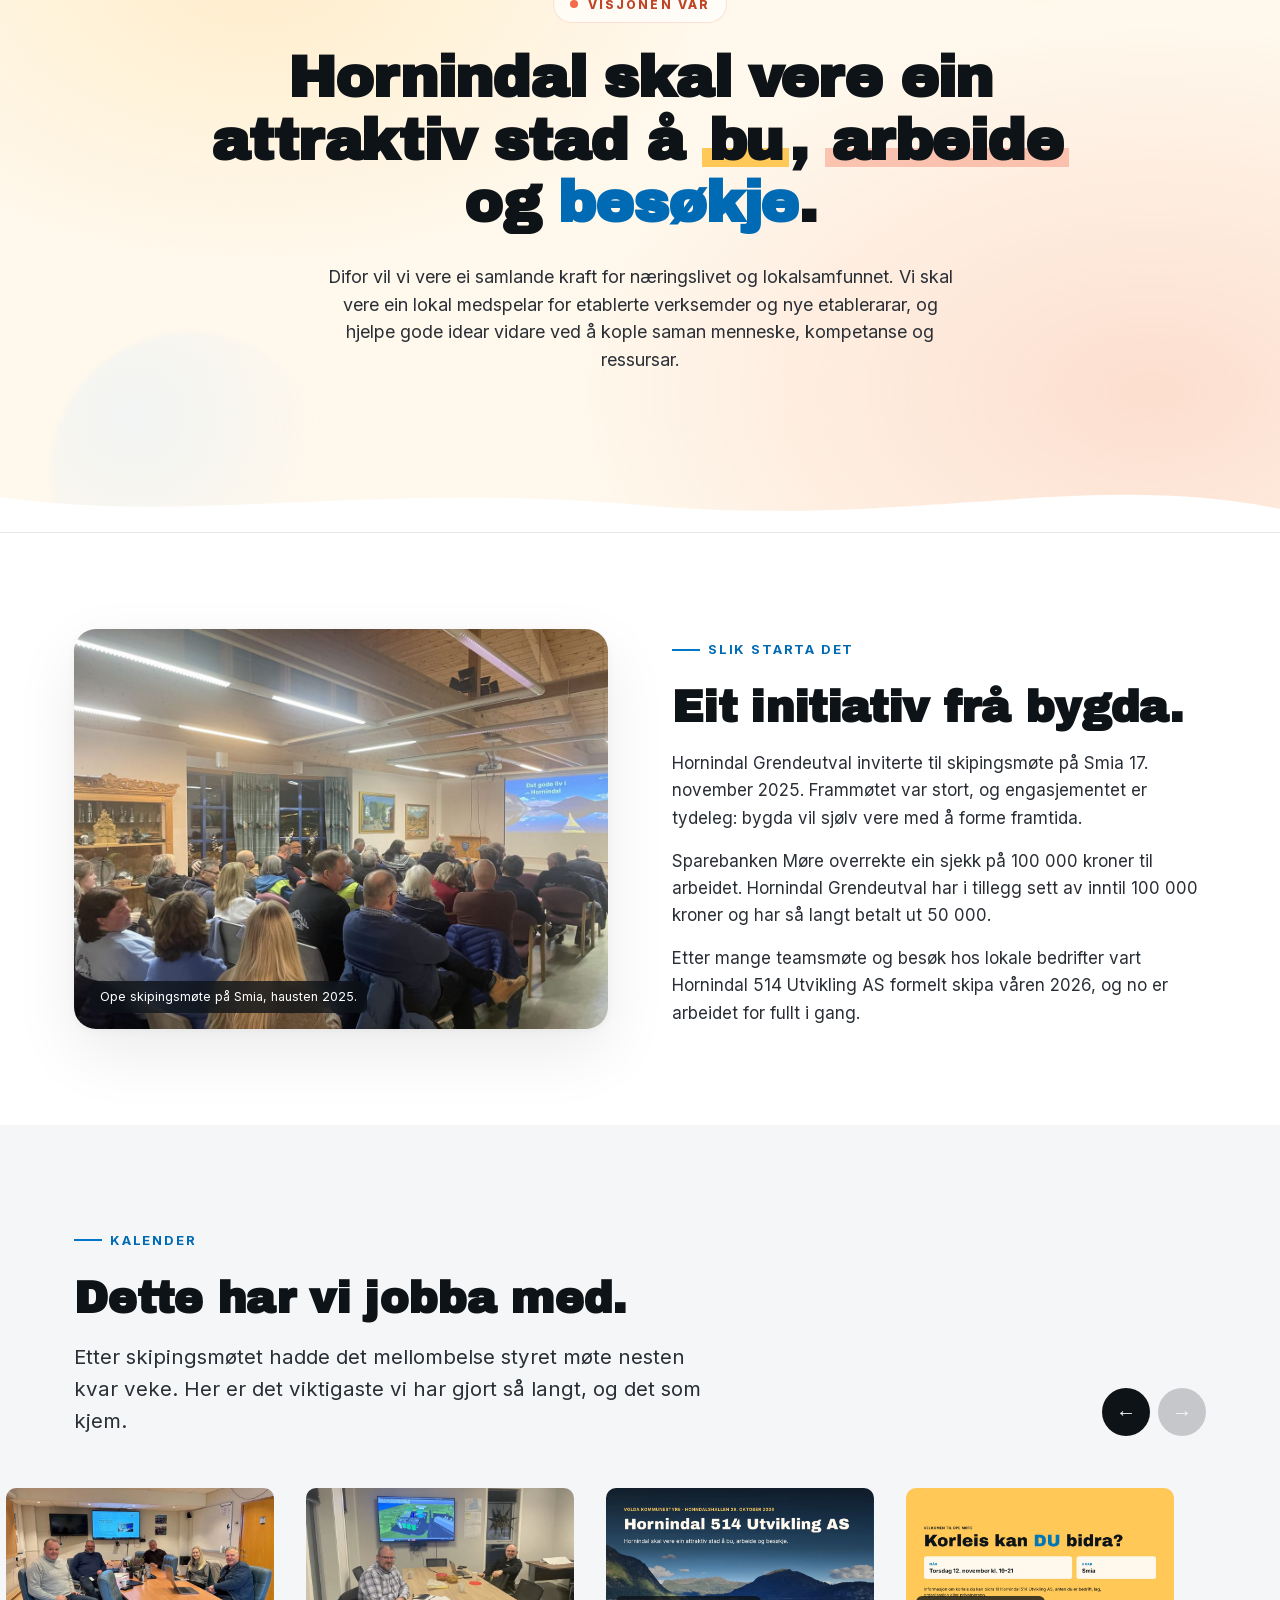
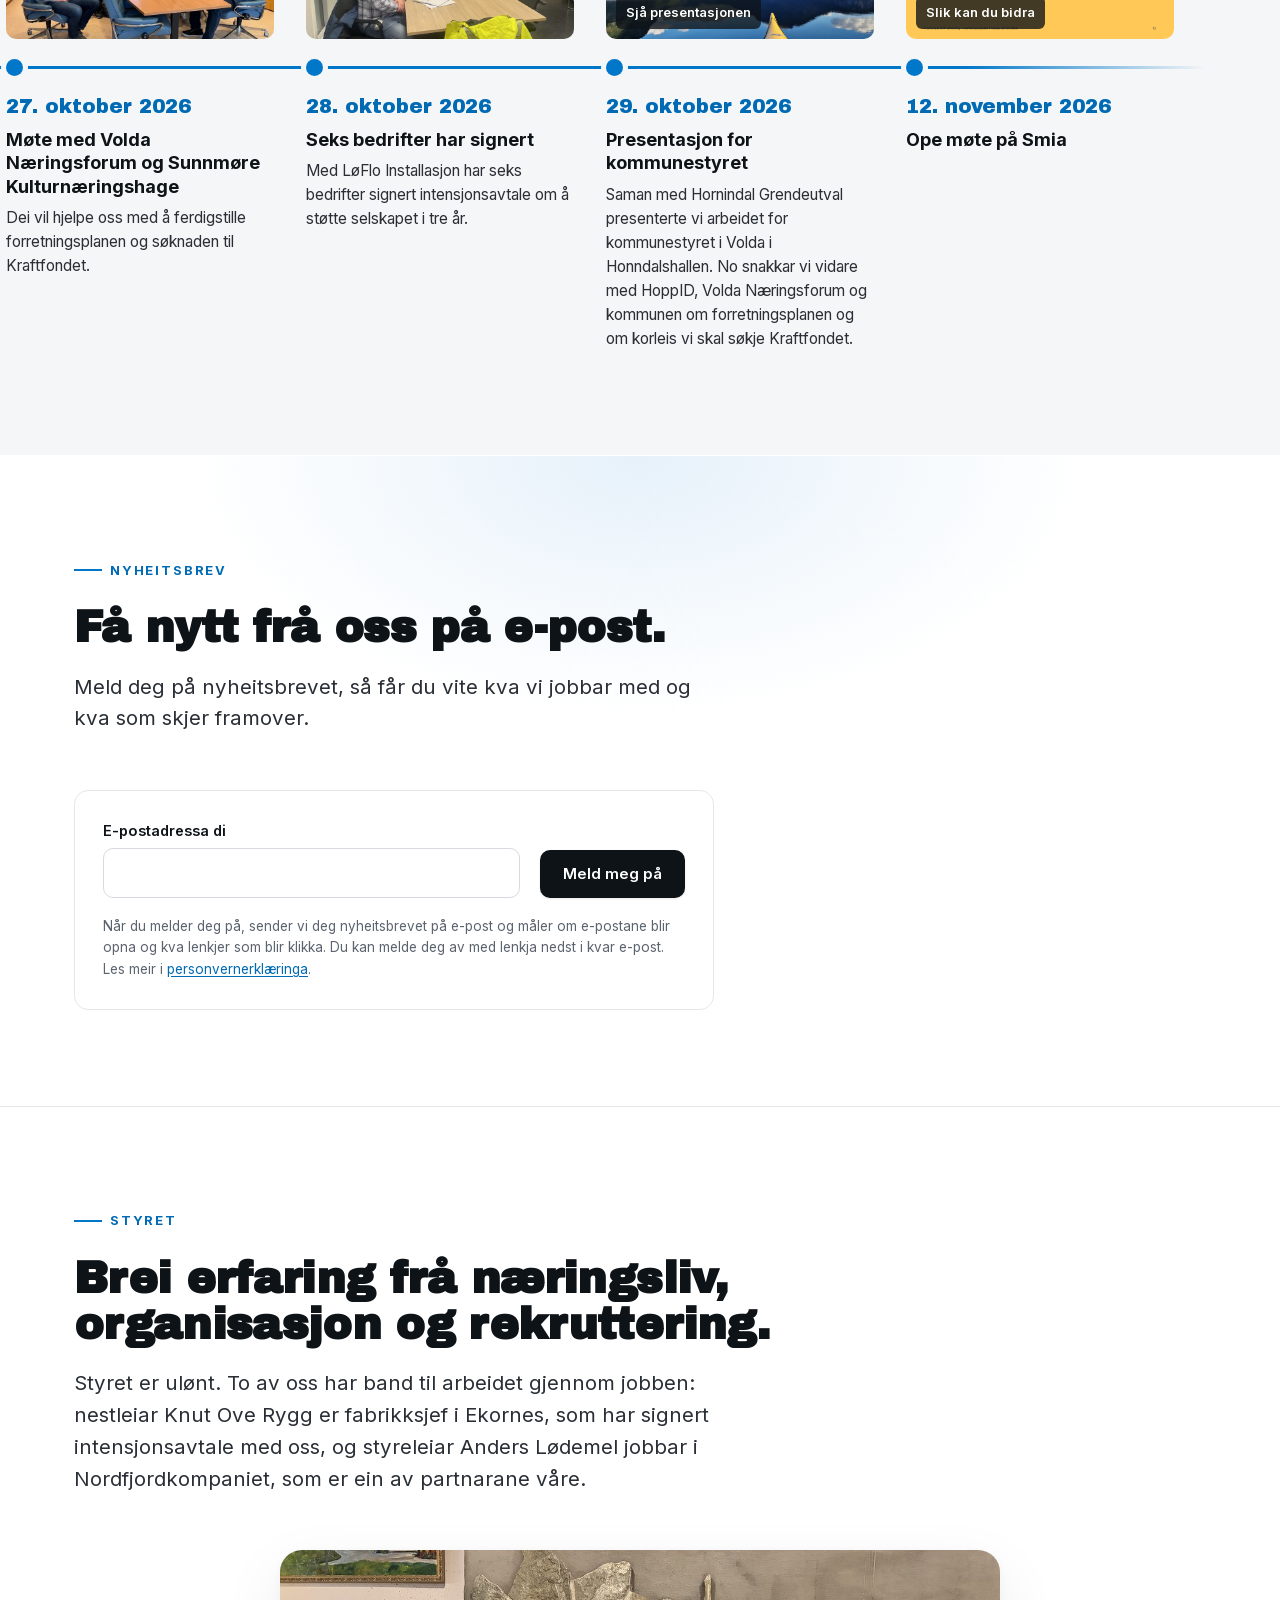
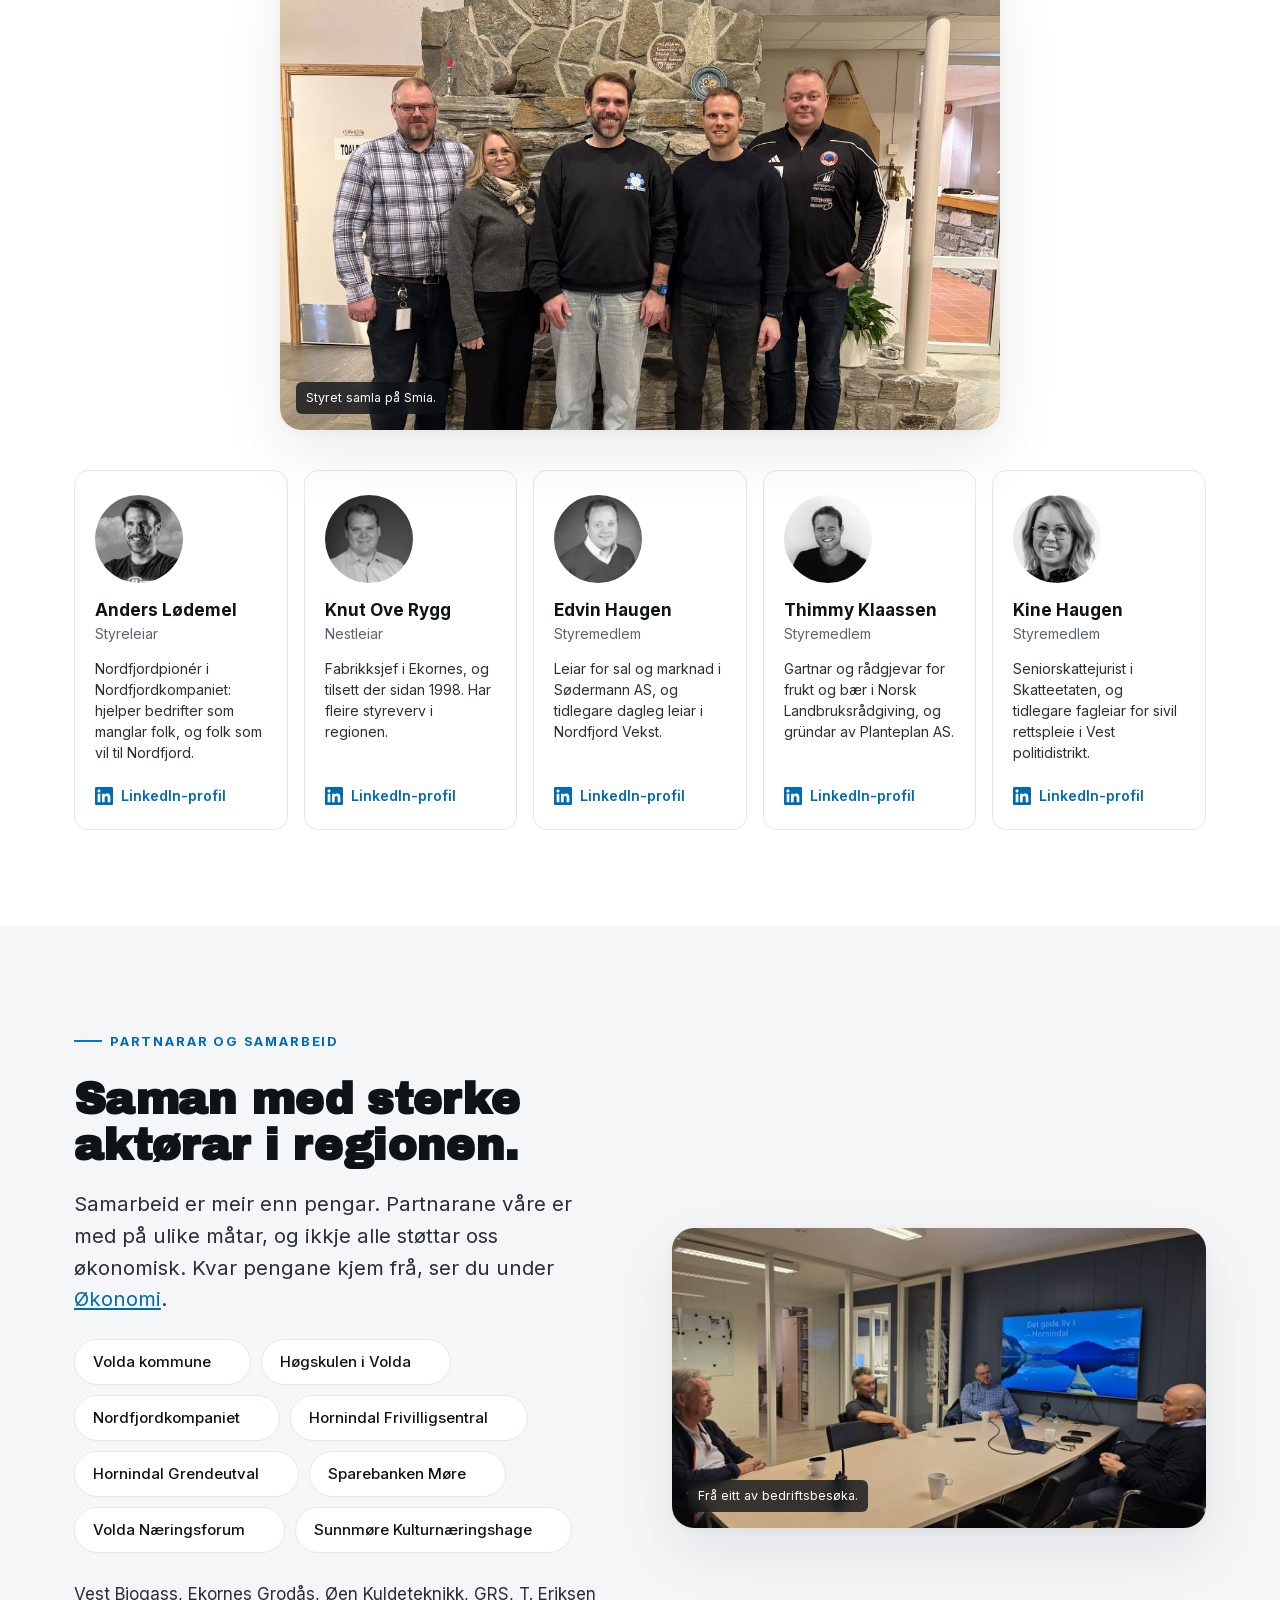
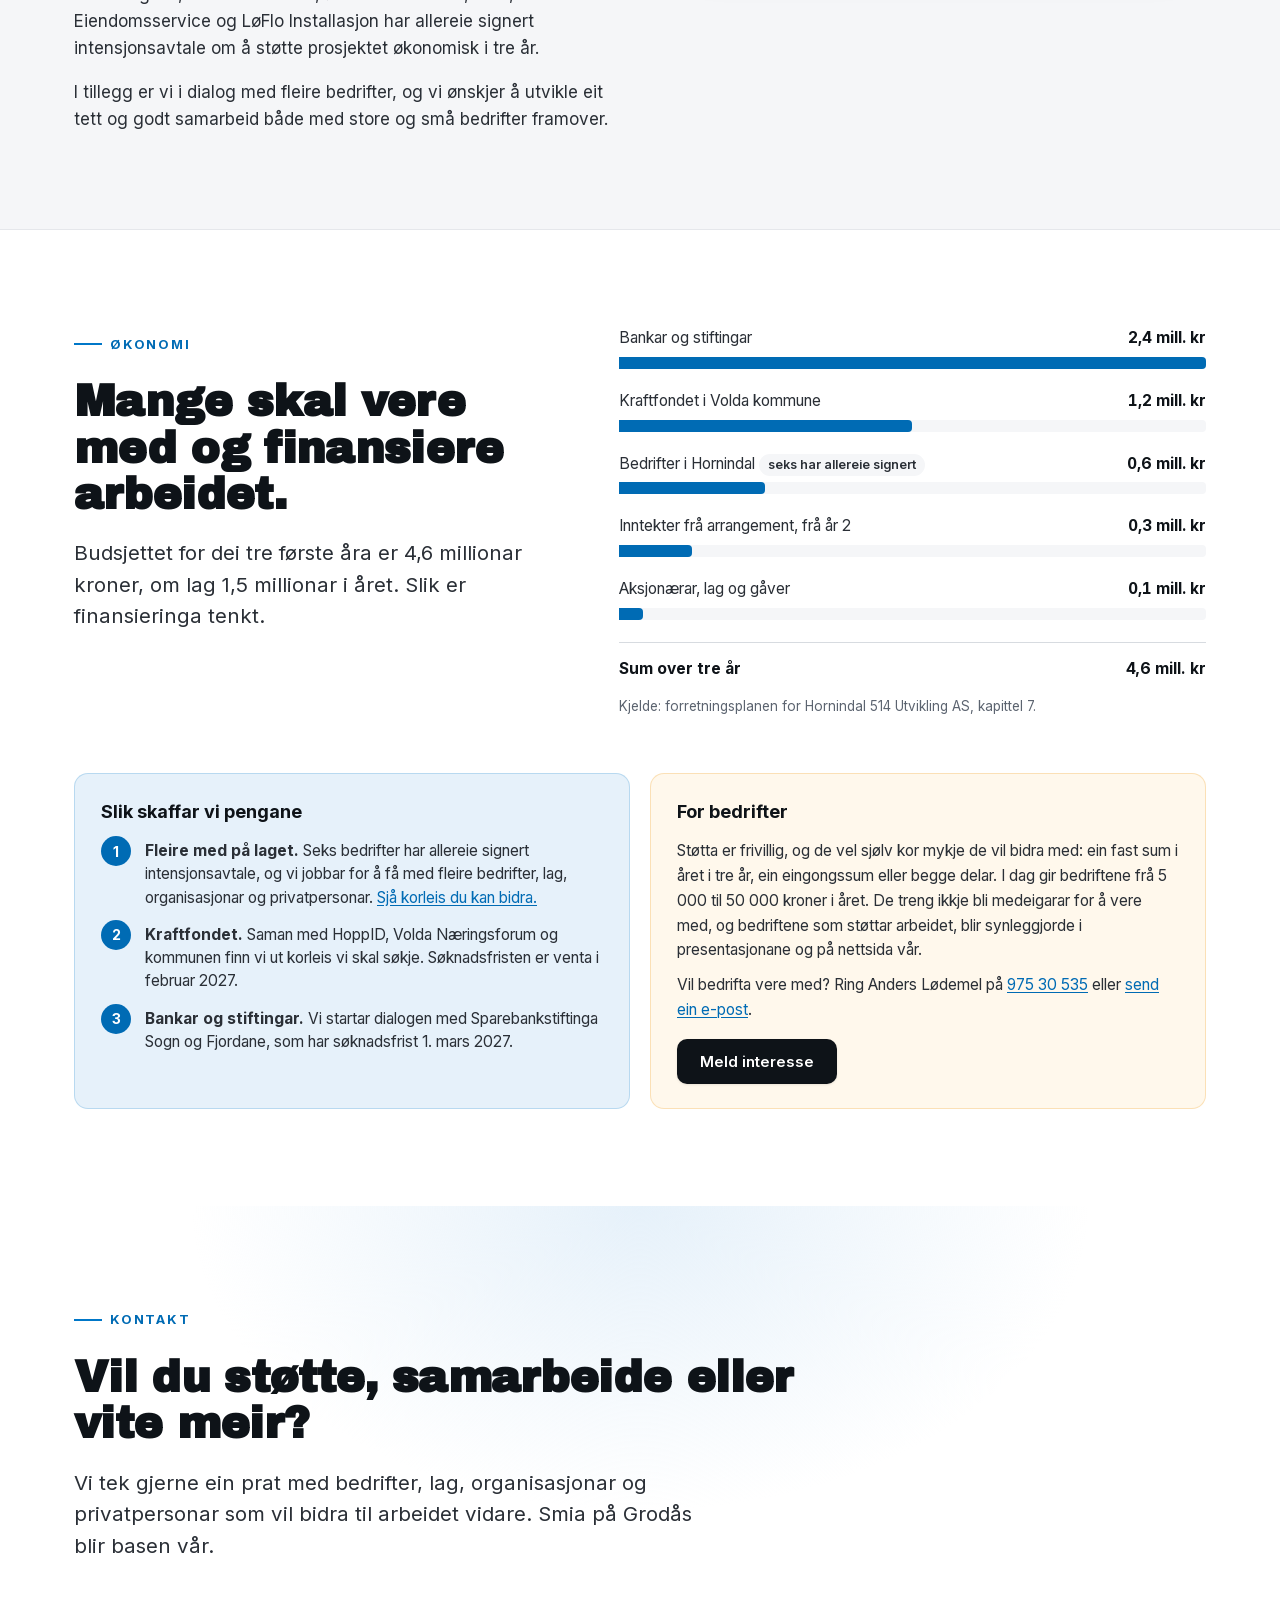
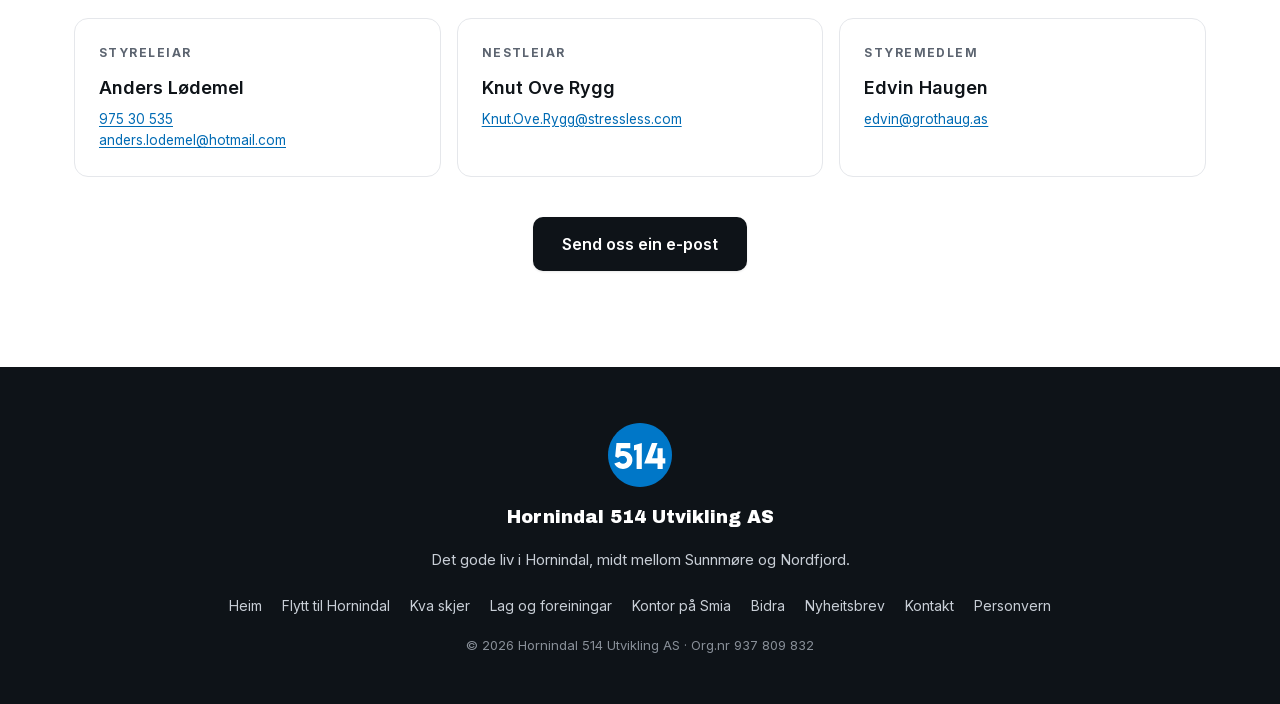
==== commit aa1e1a68: "Tidslinja: bilete til møtet med kommuneleiinga i Volda Biletet framfor inngangen til Volda kommune s" ====
--- a/index.html
+++ b/index.html
@@ -348,6 +348,7 @@
           <div><h3>Ope møte i romjula</h3></div>
         </li>
         <li>
+          <img class="timeline-bilete" src="assets/kalender/volda-kommune.webp" width="800" height="450" loading="lazy" alt="Kommunedirektør Rune Sjurgard framfor inngangen til Volda kommune." />
           <time datetime="2026-01-29">29. januar 2026</time>
           <div>
             <h3>Møte med kommuneleiinga i Volda</h3>
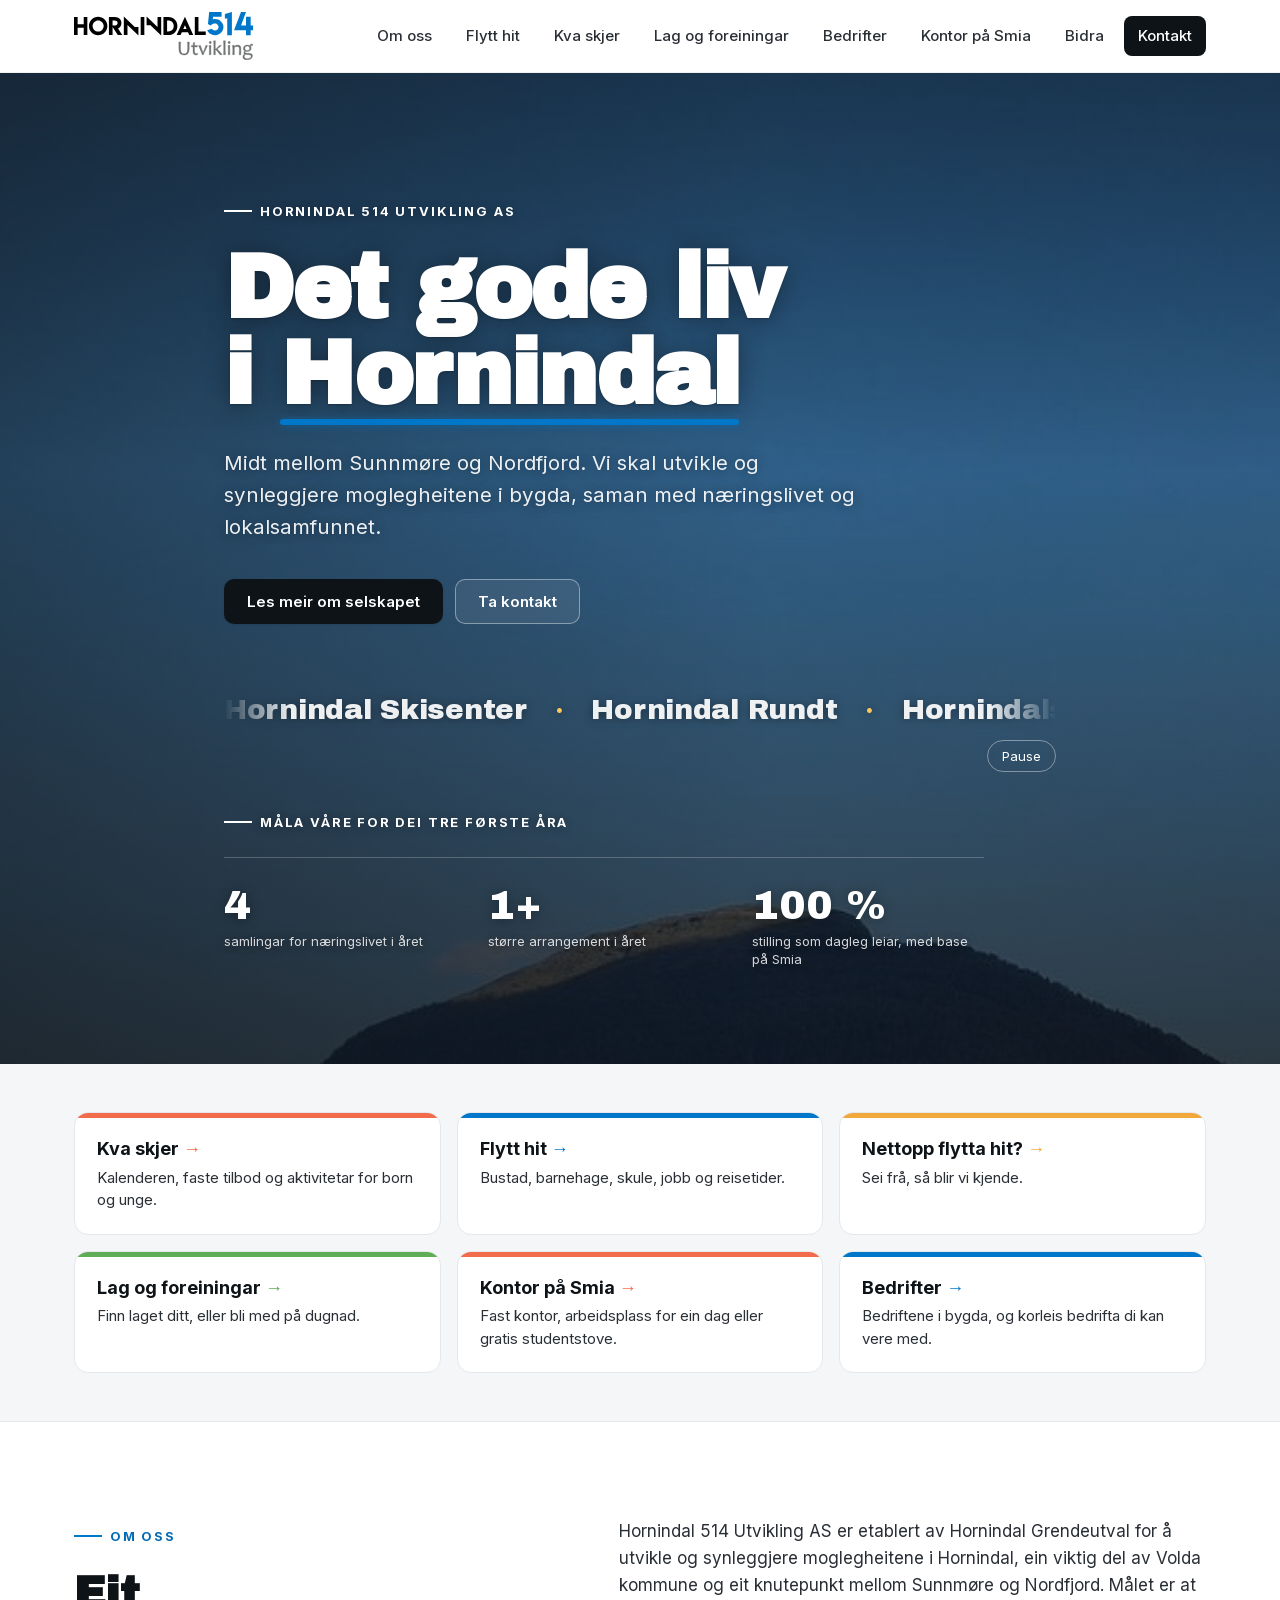
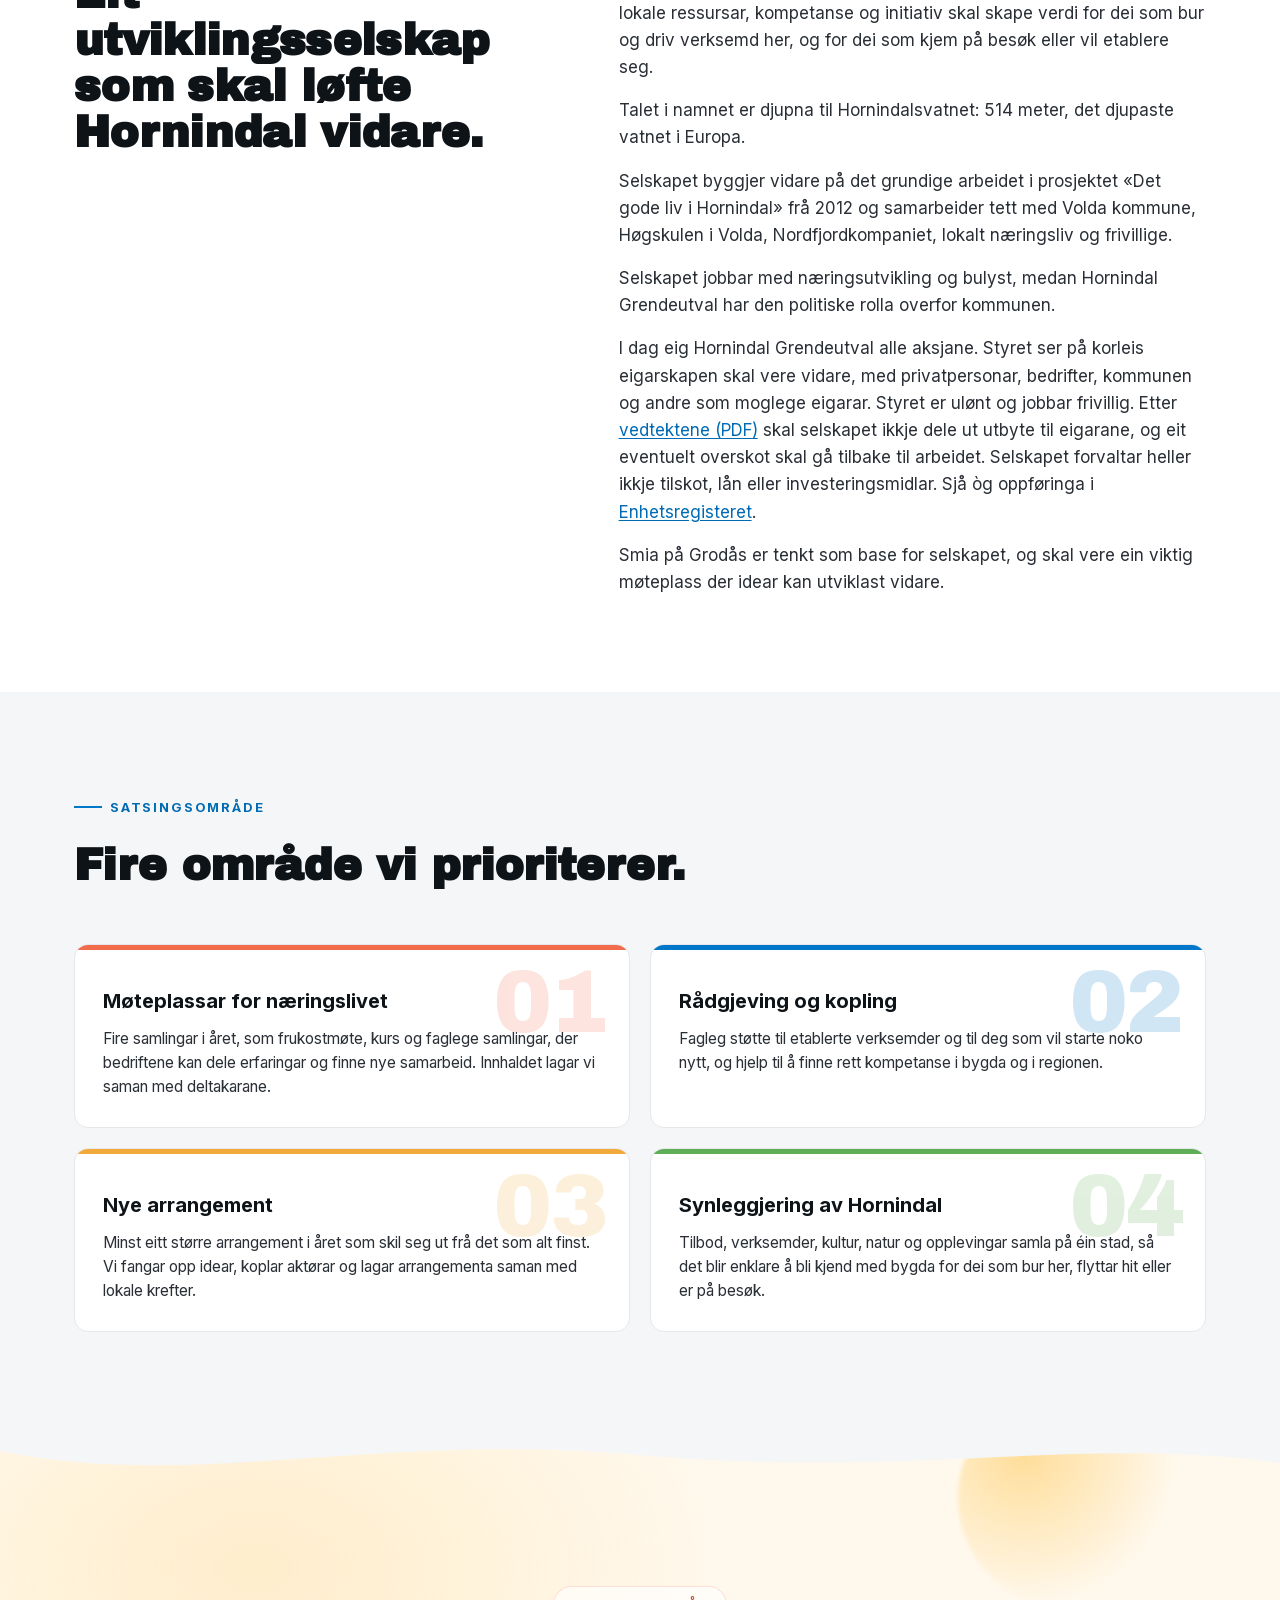
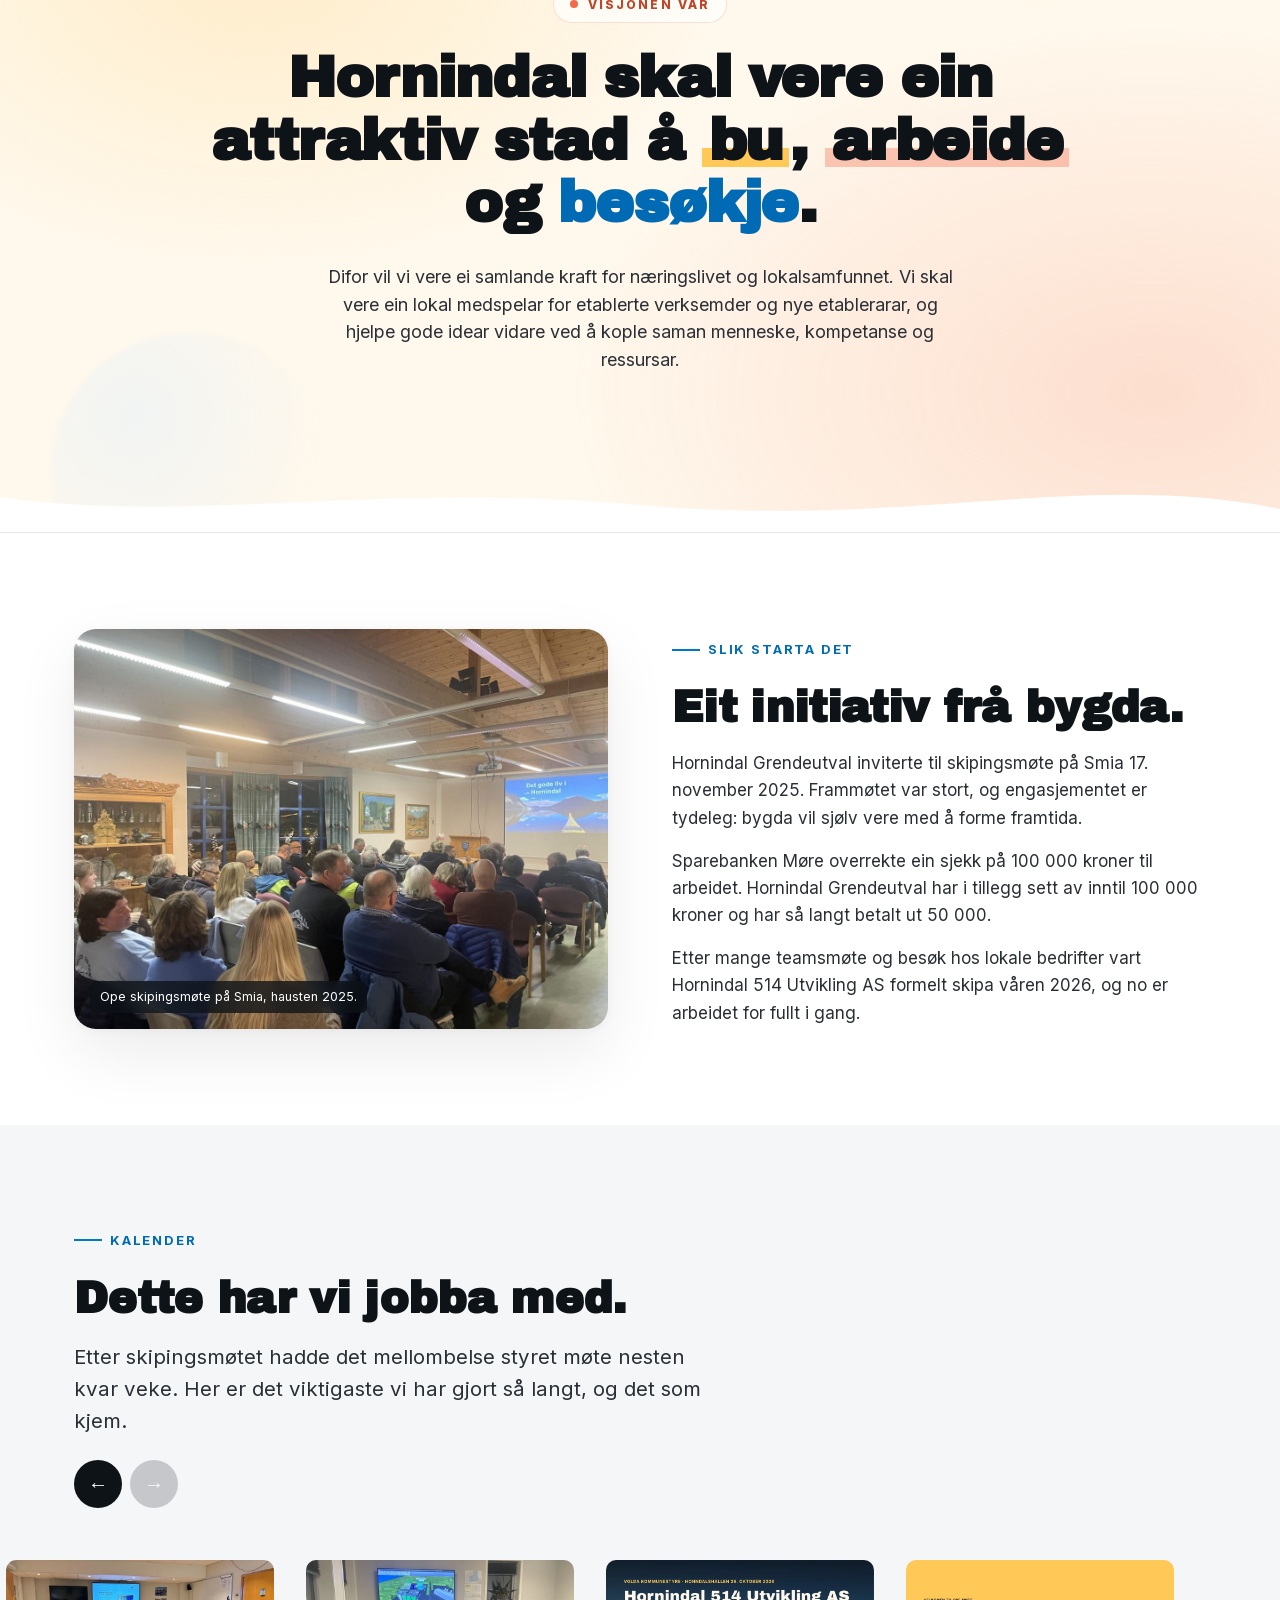
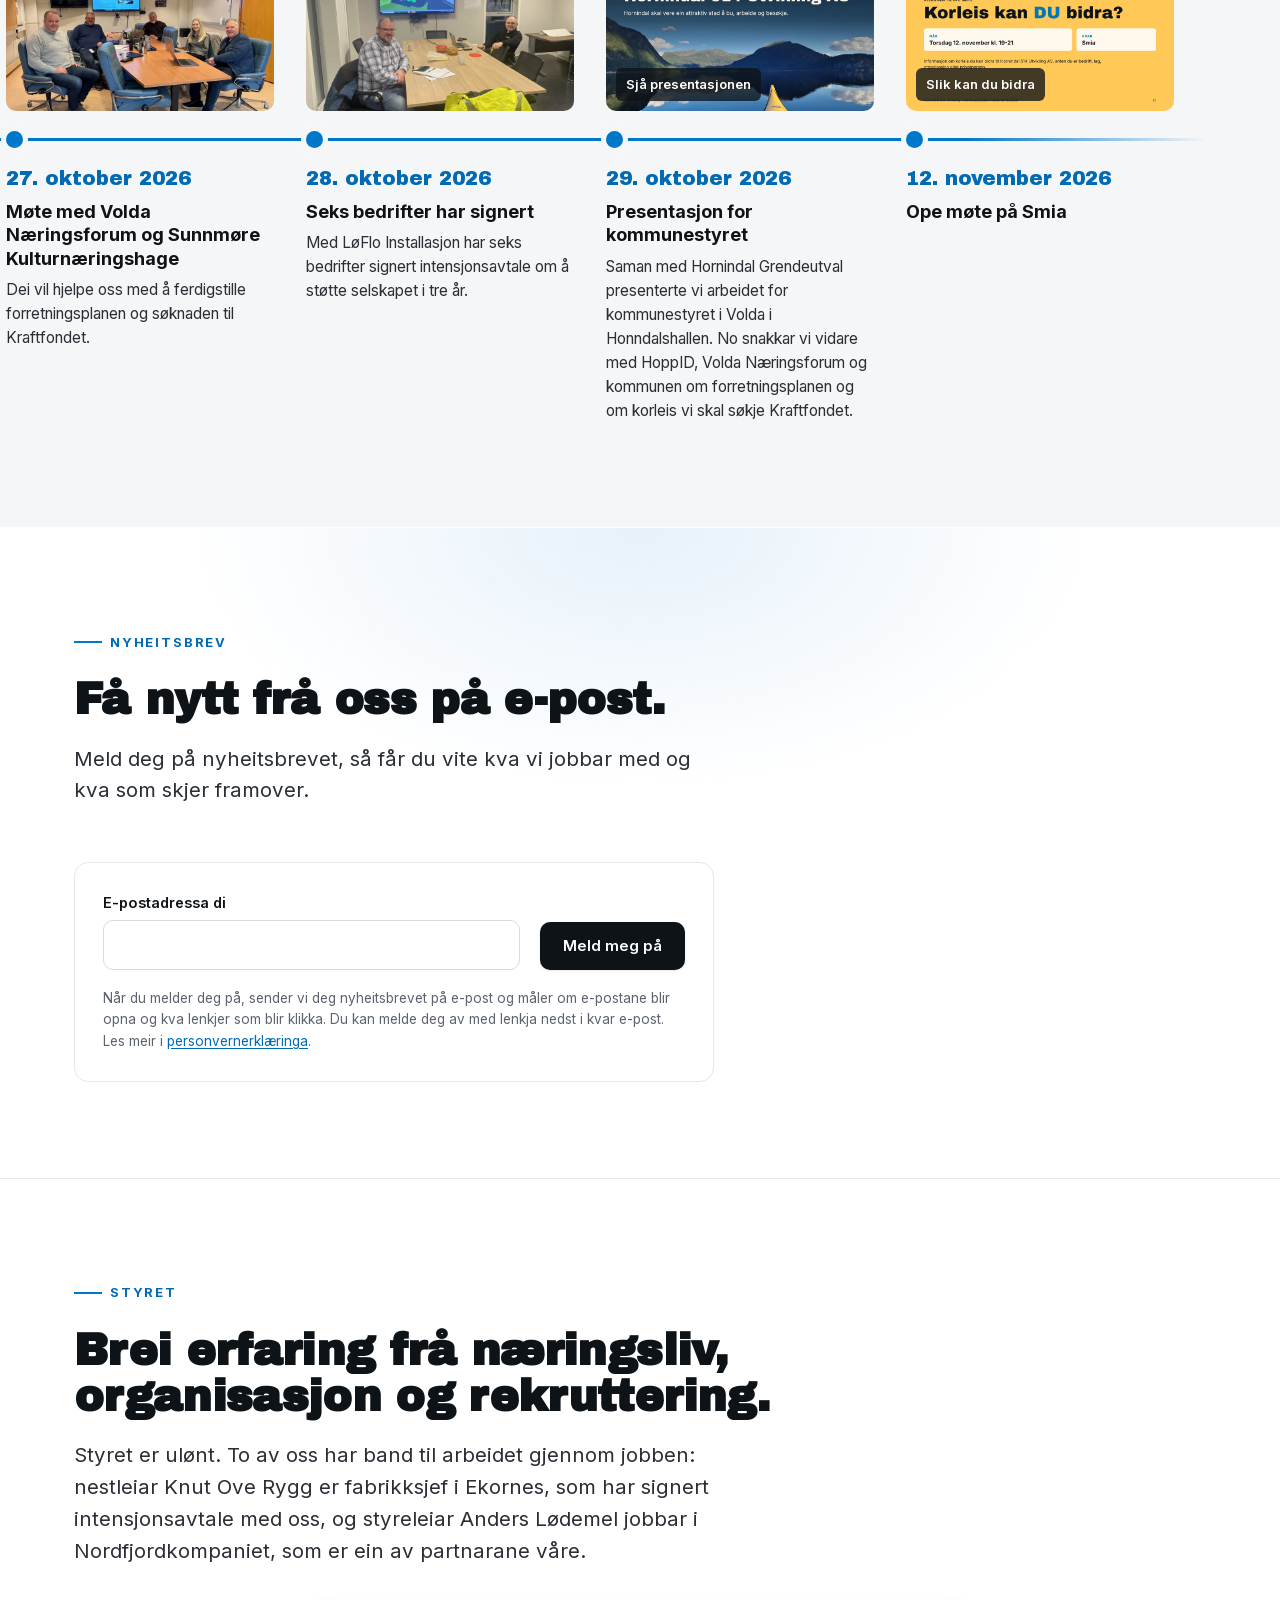
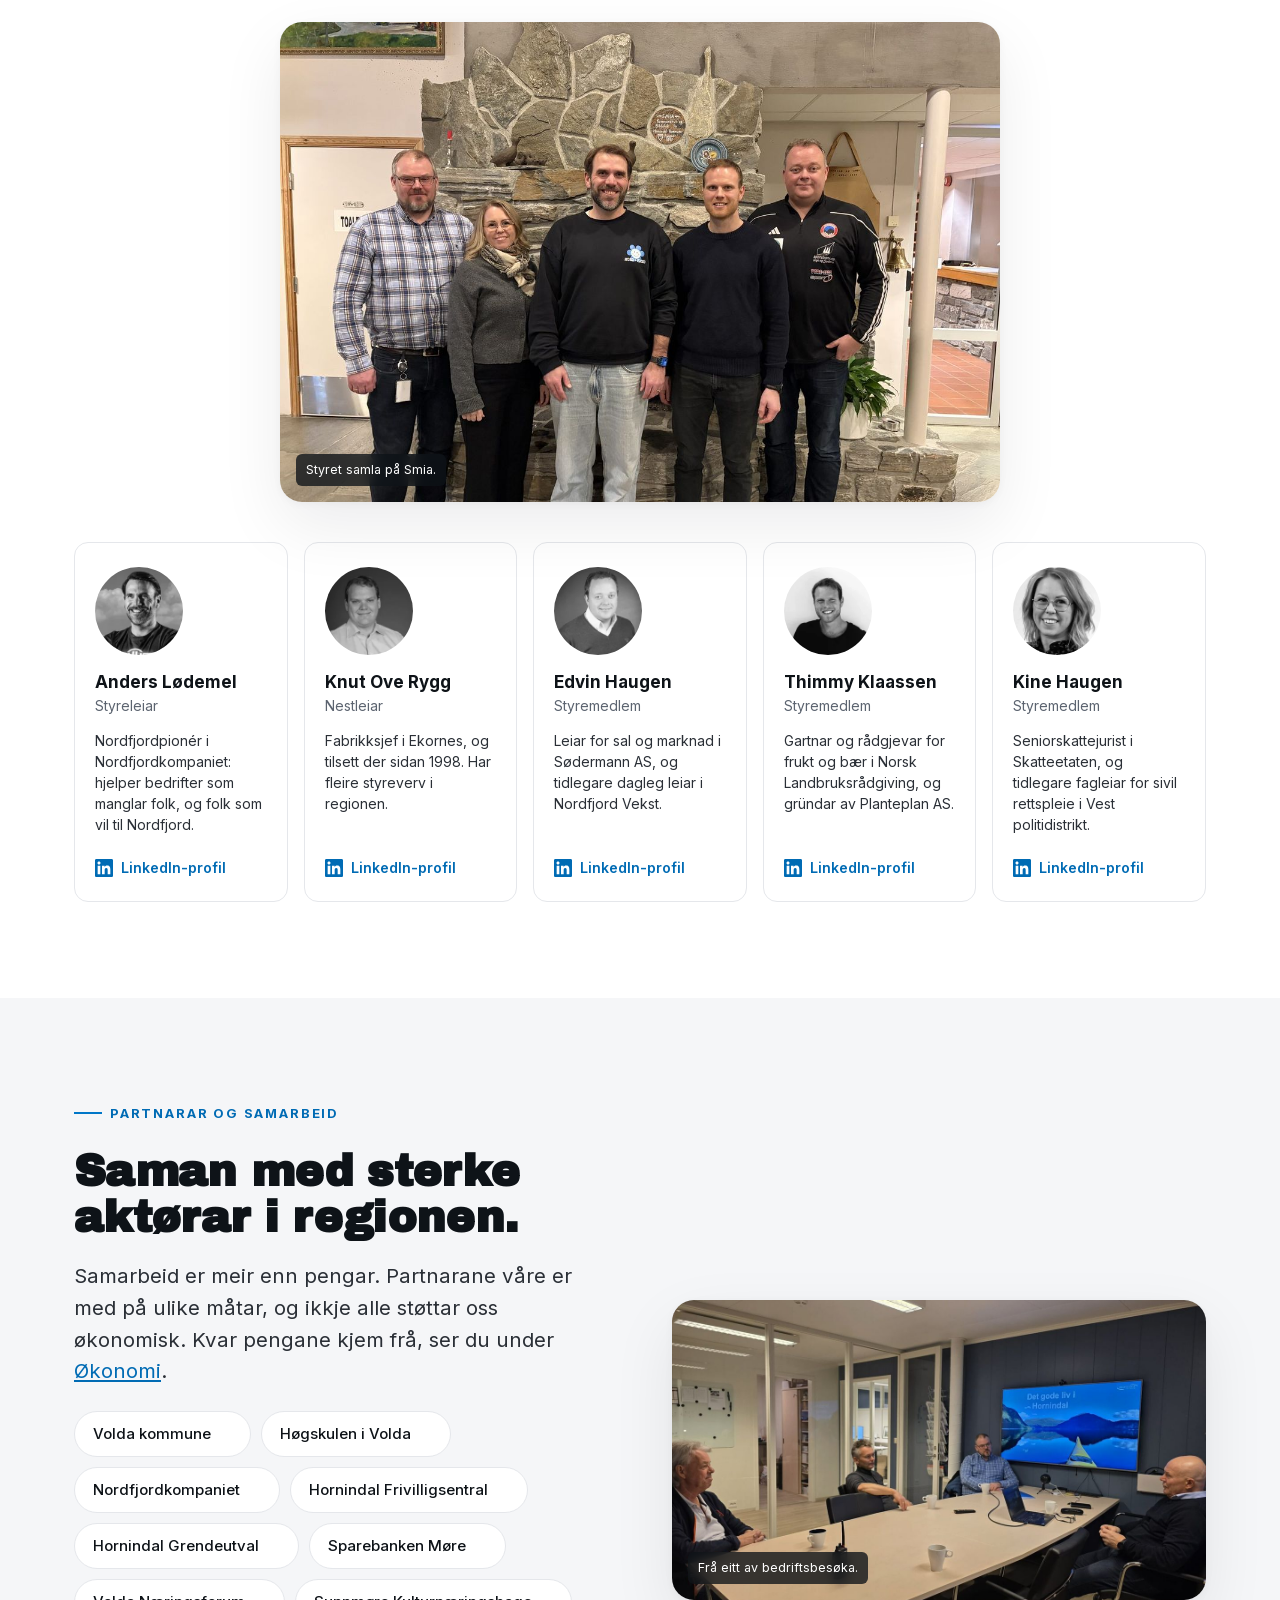
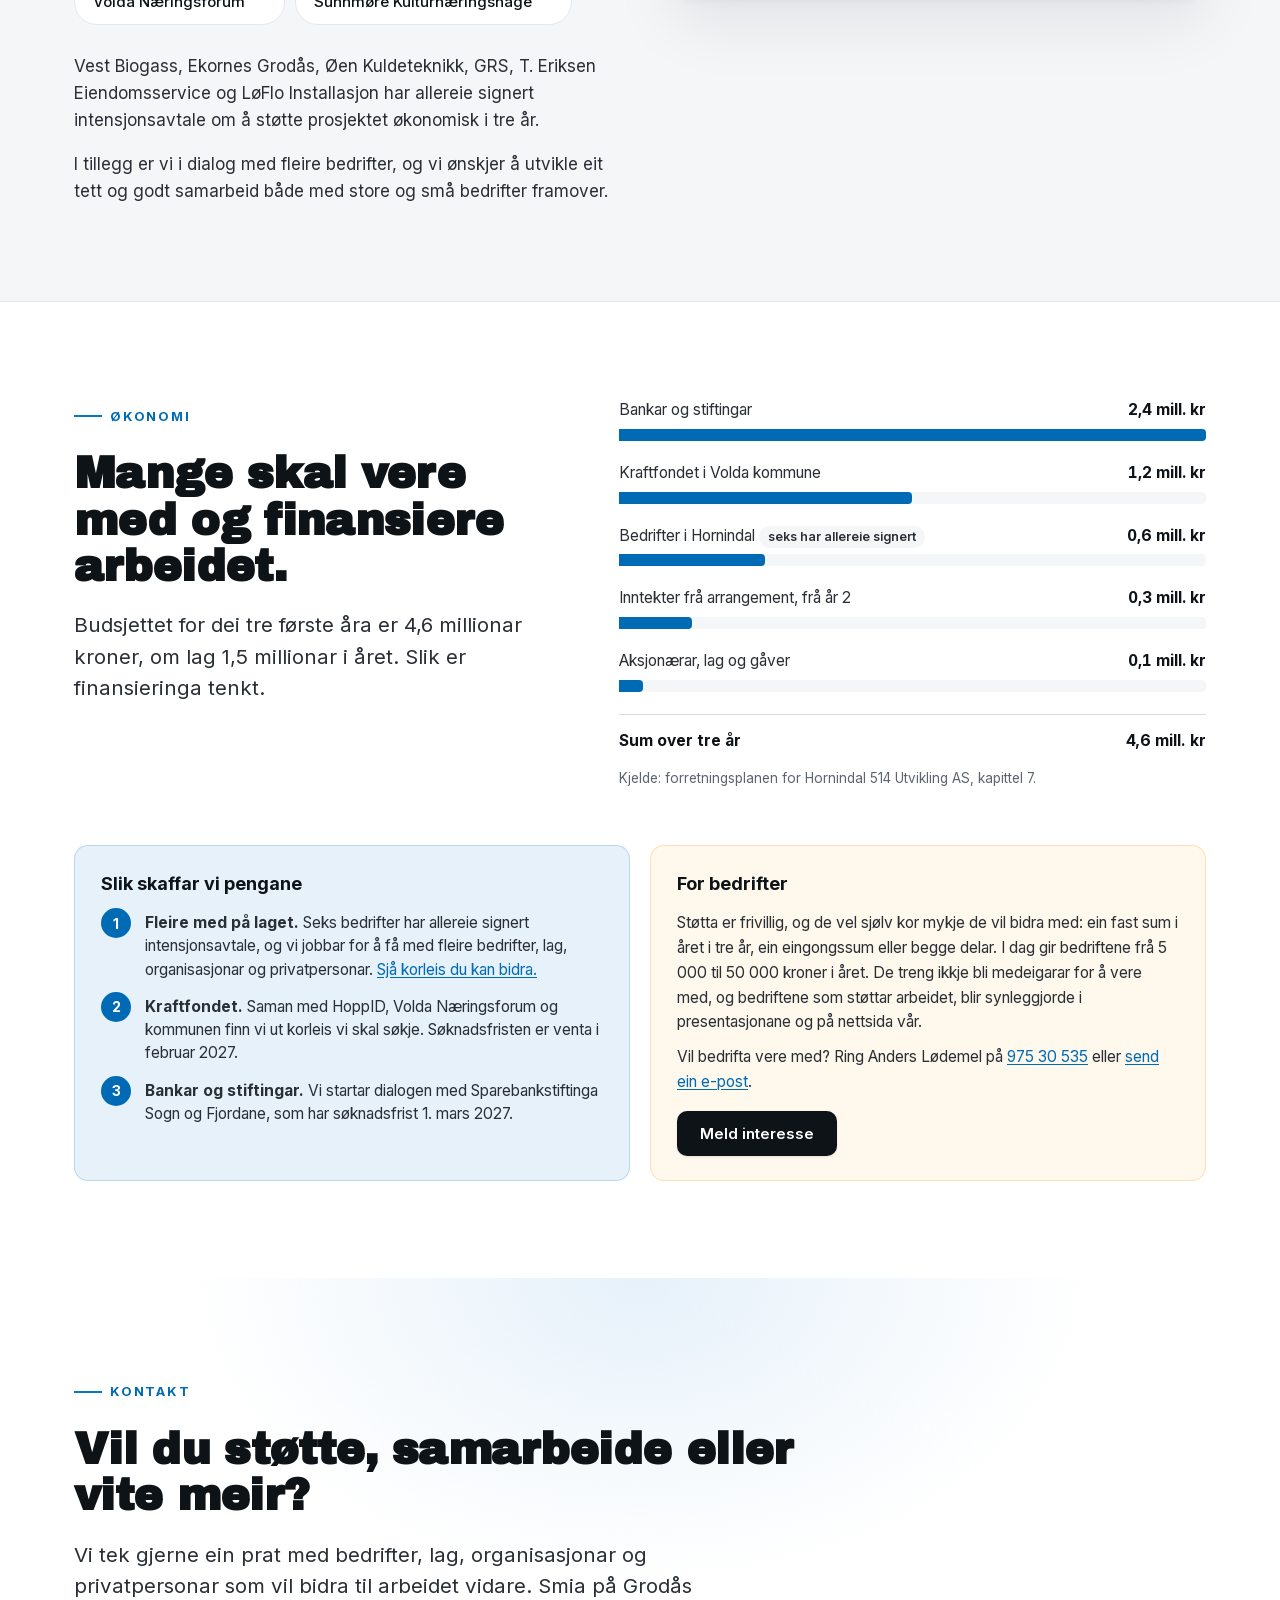
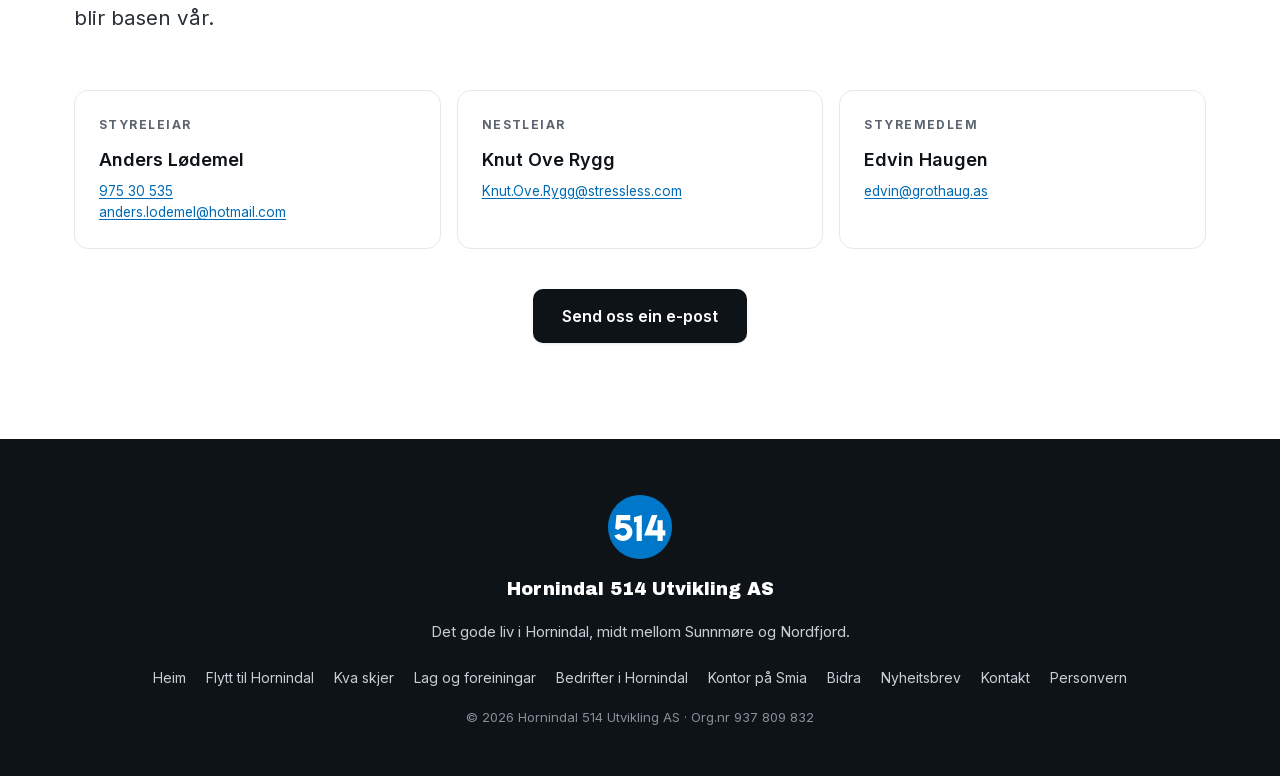
==== commit 2b014d3a: "Bedrifter i Hornindal: ny side med bedriftene og støttespelarane (#3) - bedrifter.html: 75 bedrifter" ====
--- a/index.html
+++ b/index.html
@@ -76,6 +76,7 @@
         <a href="flytt-til-hornindal.html">Flytt hit</a>
         <a href="kva-skjer.html">Kva skjer</a>
         <a href="frivillig.html">Lag og foreiningar</a>
+        <a href="bedrifter.html">Bedrifter</a>
         <a href="smia.html">Kontor på Smia</a>
         <a href="bidra.html">Bidra</a>
         <a href="#kontakt" class="nav-cta">Kontakt</a>
@@ -164,7 +165,7 @@
           <li><a class="card card-03" href="flytt-til-hornindal.html#kontakt-flytt"><strong>Nettopp flytta hit?</strong><span>Sei frå, så blir vi kjende.</span></a></li>
           <li><a class="card card-04" href="frivillig.html"><strong>Lag og foreiningar</strong><span>Finn laget ditt, eller bli med på dugnad.</span></a></li>
           <li><a class="card card-01" href="smia.html"><strong>Kontor på Smia</strong><span>Fast kontor, arbeidsplass for ein dag eller gratis studentstove.</span></a></li>
-          <li><a class="card card-02" href="#for-bedrifter"><strong>For bedrifter</strong><span>Slik kan bedrifta di vere med og støtte arbeidet.</span></a></li>
+          <li><a class="card card-02" href="bedrifter.html"><strong>Bedrifter</strong><span>Bedriftene i bygda, og korleis bedrifta di kan vere med.</span></a></li>
         </ul>
       </div>
     </nav>
@@ -372,10 +373,12 @@
           </div>
         </li>
         <li>
+          <img class="timeline-bilete" src="assets/kalender/kraftfondet.webp" width="800" height="450" loading="lazy" alt="Kraftstasjonen til Tussa ved elva, med vegen inn mot tunnelen." />
           <time datetime="2026-06-17">17. juni 2026</time>
           <div>
             <h3>Møte med kommunedirektøren om Smia og Kraftfondet</h3>
             <p>Rådet var å lage forretningsplan og budsjett, med tydeleg fokus på verdiskaping.</p>
+            <p><small>Foto: Volda Næringsforum</small></p>
           </div>
         </li>
         <li>
@@ -729,6 +732,7 @@
         <li><a href="flytt-til-hornindal.html">Flytt til Hornindal</a></li>
         <li><a href="kva-skjer.html">Kva skjer</a></li>
         <li><a href="frivillig.html">Lag og foreiningar</a></li>
+        <li><a href="bedrifter.html">Bedrifter i Hornindal</a></li>
         <li><a href="smia.html">Kontor på Smia</a></li>
         <li><a href="bidra.html">Bidra</a></li>
         <li><a href="#nyheitsbrev">Nyheitsbrev</a></li>
--- a/styles.css
+++ b/styles.css
@@ -736,13 +736,49 @@
   border-radius: inherit;
 }
 .partners li a::after {
-  content: " ↗";
+  content: "\00a0↗"; /* hardt mellomrom: pila brest ikkje åleine ned på ny linje */
   opacity: 0;
   margin-left: 4px;
   font-weight: 700;
   transition: opacity 0.15s ease, transform 0.15s ease;
 }
 .partners li:hover a::after { opacity: 1; }
+/* Utan hover (mobil) viser pila alltid kva namn som er lenkjer. */
+@media (hover: none) { .partners li a::after { opacity: 1; } }
+
+/* Logoband: støttespelarar med logoar i ulike proporsjonar, i flisar med lik høgd */
+.logoband {
+  list-style: none;
+  padding: 0; margin: 28px 0 0;
+  display: grid;
+  grid-template-columns: repeat(4, 1fr);
+  gap: 16px;
+}
+.logoband li {
+  background: #fff;
+  border: 1px solid var(--line);
+  border-radius: var(--radius);
+  height: 112px;
+  padding: 16px 20px;
+  display: flex;
+  align-items: center;
+  justify-content: center;
+}
+.logoband img {
+  max-width: 100%; max-height: 56px;
+  width: auto; height: auto;
+  object-fit: contain;
+}
+.logoband-namn {
+  font-weight: 700;
+  text-align: center;
+  color: var(--ink);
+  line-height: 1.25;
+}
+@media (max-width: 700px) {
+  .logoband { grid-template-columns: repeat(2, 1fr); gap: 12px; }
+  .logoband li { height: 96px; padding: 12px; }
+}
 
 /* Contact */
 .section-contact {
@@ -1146,9 +1182,10 @@
   .cards-3 { grid-template-columns: 1fr; }
 }
 
-/* Mobilmeny ≤1023px (hamburger erstattar full meny). Med sju punkt får
-   menyen ikkje plass på éi linje under om lag 990 px. */
-@media (max-width: 1023px) {
+/* Mobilmeny ≤1149px (hamburger erstattar full meny). Med åtte punkt får
+   menyen ikkje plass på éi linje under om lag 1085 px. Margen dekkjer
+   reservefonten før Inter har lasta. */
+@media (max-width: 1149px) {
   .nav-toggle { display: flex; }
   .site-nav {
     position: absolute;
@@ -1332,6 +1369,18 @@
    kalenderblad. Arrangement som er over, tek sida bort av seg sjølv. */
 .abonner { margin: 28px 0 0; }
 .abonner-adresse { overflow-wrap: anywhere; }
+/* Innmelding og Friskus står ved sida av kalenderen. Boksane spenner over
+   radene til kalenderen, så første rad ikkje blir høgare enn overskrifta.
+   På mobil kjem dei under abonner-knappane. */
+#kalender .container { display: grid; grid-template-columns: minmax(0, 1fr) 300px; column-gap: 48px; align-items: start; }
+#kalender .container > * { grid-column: 1; }
+#kalender .kalender-meir { grid-column: 2; grid-row: 1 / span 20; display: grid; gap: 16px; }
+.kalender-meir + .agenda-ar { margin-top: 0; }
+.card .meld-inn-merk { margin-top: 14px; color: var(--muted); font-size: 13.5px; }
+@media (max-width: 900px) {
+  #kalender .container { display: block; }
+  #kalender .kalender-meir { grid-template-columns: repeat(auto-fit, minmax(260px, 1fr)); margin-bottom: 40px; }
+}
 .agenda-ar {
   margin: 48px 0 16px;
   font-family: var(--font-display);
